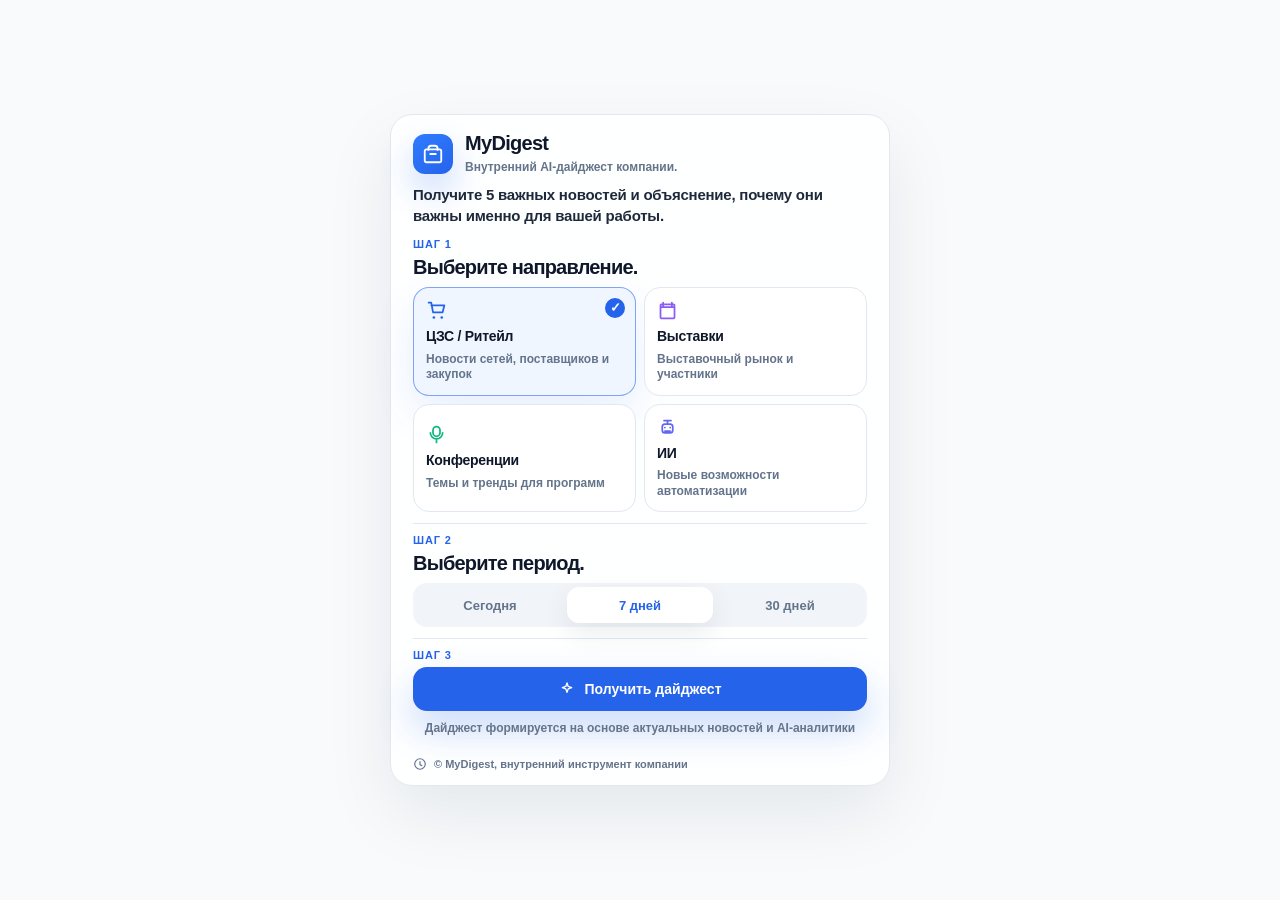
==== public/index.html @ a95eb4c9 "Add landing page and redesign prototype with improved UI - landing.html: product landing page with h" ====
<!doctype html>
<html lang="ru">
<head>
  <meta charset="utf-8" />
  <meta name="viewport" content="width=device-width, initial-scale=1" />
  <title>MyDigest</title>
  <style>
    :root {
      --blue: #2563eb;
      --blue-2: #1d4ed8;
      --ink: #0f172a;
      --text: #1e293b;
      --muted: #64748b;
      --line: #e2e8f0;
      --bg: #f8fafc;
      --soft: #f1f5f9;
      --active: #eff6ff;
      --panel: #ffffff;
      --shadow: 0 28px 70px rgba(15, 23, 42, .08);
      --soft-shadow: 0 16px 38px rgba(15, 23, 42, .06);
      --workspace-bg: url("workspace-bg.jpg");
    }

    * { box-sizing: border-box; }

    html,
    body {
      width: 100%;
      height: 100%;
      min-height: 100%;
      margin: 0;
      padding: 0;
      color: var(--ink);
      background: var(--bg);
      font-family: Inter, "SF Pro Display", "Segoe UI", Arial, sans-serif;
      -webkit-font-smoothing: antialiased;
      text-rendering: optimizeLegibility;
    }

    body {
      min-height: 100vh;
      overflow: hidden;
    }

    body::before,
    body::after {
      content: "";
      position: fixed;
      inset: 0;
      pointer-events: none;
    }

    body::before {
      z-index: -2;
      background:
        radial-gradient(circle at 72% 8%, rgba(37,99,235,.10), transparent 32%),
        radial-gradient(circle at 18% 92%, rgba(37,99,235,.06), transparent 30%),
        var(--workspace-bg) center / cover no-repeat;
      filter: blur(20px);
      transform: scale(1.045);
      opacity: .72;
    }

    body::after {
      z-index: -1;
      background: rgba(248,250,252,.90);
      backdrop-filter: blur(2px);
    }

    button,
    input { font: inherit; }

    button { cursor: pointer; }
    svg { display: block; }

    .app {
      width: 100vw;
      height: 100vh;
      min-height: 100vh;
      display: block;
    }

    .screen {
      height: 100vh;
      min-height: 100vh;
    }

    .start-screen {
      display: grid;
      place-items: center;
      padding: 14px;
    }

    .start-shell {
      width: min(100%, 500px);
      max-height: calc(100vh - 28px);
      padding: 18px 22px 14px;
      border: 1px solid var(--line);
      border-radius: 22px;
      background: rgba(255,255,255,.92);
      box-shadow: var(--shadow);
    }

    .brand {
      display: flex;
      align-items: center;
      gap: 12px;
      margin-bottom: 10px;
    }

    .logo {
      width: 40px;
      height: 40px;
      display: grid;
      place-items: center;
      flex: 0 0 auto;
      border-radius: 12px;
      background: linear-gradient(145deg, #2f7cff, var(--blue));
      color: #fff;
      box-shadow: 0 16px 34px rgba(37,99,235,.24);
    }

    .brand-title {
      margin: 0;
      font-size: 20px;
      line-height: 1.05;
      font-weight: 820;
      letter-spacing: -.035em;
    }

    .brand-subtitle {
      margin: 5px 0 0;
      color: var(--muted);
      font-size: 12px;
      line-height: 1.35;
      font-weight: 560;
    }

    .start-description {
      margin: 0 0 12px;
      max-width: 440px;
      color: var(--text);
      font-size: 15px;
      line-height: 1.38;
      font-weight: 620;
      letter-spacing: -.015em;
    }

    .step {
      padding: 11px 0;
      border-top: 1px solid var(--line);
    }

    .step:first-of-type {
      padding-top: 0;
      border-top: 0;
    }

    .step-label {
      margin: 0 0 6px;
      color: var(--blue);
      font-size: 11px;
      line-height: 1;
      font-weight: 850;
      letter-spacing: .08em;
      text-transform: uppercase;
    }

    .step-title {
      margin: 0 0 9px;
      color: var(--ink);
      font-size: 20px;
      line-height: 1.12;
      font-weight: 850;
      letter-spacing: -.04em;
    }

    .direction-grid {
      display: grid;
      grid-template-columns: repeat(2, minmax(0, 1fr));
      gap: 8px;
    }

    .direction-card {
      position: relative;
      min-height: 88px;
      padding: 12px;
      border: 1px solid var(--line);
      border-radius: 16px;
      background: #fff;
      color: var(--text);
      text-align: left;
      transition: border-color .18s ease, background .18s ease, box-shadow .18s ease, transform .18s ease;
    }

    .direction-card:hover {
      transform: translateY(-1px);
      border-color: #cbd5e1;
      box-shadow: var(--soft-shadow);
    }

    .direction-card.active {
      border-color: rgba(37,99,235,.55);
      background: var(--active);
      box-shadow: 0 18px 42px rgba(37,99,235,.10);
    }

    .direction-card svg {
      width: 21px;
      height: 21px;
      margin-bottom: 7px;
      color: var(--icon);
    }

    .direction-title {
      display: block;
      margin-bottom: 7px;
      color: var(--ink);
      font-size: 14px;
      line-height: 1.2;
      font-weight: 820;
      letter-spacing: -.02em;
    }

    .direction-desc {
      display: block;
      color: var(--muted);
      font-size: 12px;
      line-height: 1.28;
      font-weight: 560;
    }

    .selected-check {
      position: absolute;
      top: 10px;
      right: 10px;
      width: 20px;
      height: 20px;
      display: none;
      place-items: center;
      border-radius: 50%;
      background: var(--blue);
      color: #fff;
      font-size: 13px;
      font-weight: 900;
    }

    .direction-card.active .selected-check { display: grid; }

    .period-list {
      display: grid;
      grid-template-columns: repeat(3, minmax(0, 1fr));
      gap: 4px;
      padding: 4px;
      border-radius: 14px;
      background: var(--soft);
    }

    .period {
      height: 36px;
      display: grid;
      place-items: center;
      border-radius: 12px;
      color: var(--muted);
      font-size: 13px;
      font-weight: 760;
      cursor: pointer;
      transition: background .18s ease, color .18s ease, box-shadow .18s ease;
    }

    .period input {
      position: absolute;
      opacity: 0;
      pointer-events: none;
    }

    .period:has(input:checked) {
      background: #fff;
      color: var(--blue);
      box-shadow: 0 10px 28px rgba(15, 23, 42, .08);
    }

    .primary {
      width: 100%;
      height: 44px;
      display: inline-flex;
      align-items: center;
      justify-content: center;
      gap: 10px;
      border: 0;
      border-radius: 14px;
      background: var(--blue);
      color: #fff;
      font-size: 14px;
      font-weight: 850;
      box-shadow: 0 18px 38px rgba(37,99,235,.24);
      transition: transform .18s ease, background .18s ease, box-shadow .18s ease;
    }

    .primary:hover:not(:disabled) {
      transform: translateY(-1px);
      background: var(--blue-2);
      box-shadow: 0 22px 44px rgba(37,99,235,.28);
    }

    .primary:disabled {
      background: #cbd5e1;
      box-shadow: none;
      cursor: wait;
      transform: none;
    }

    .form-note {
      margin: 9px 0 0;
      color: var(--muted);
      font-size: 12px;
      line-height: 1.38;
      font-weight: 650;
      text-align: center;
    }

    .copyright {
      margin-top: 9px;
      display: flex;
      align-items: center;
      gap: 7px;
      color: var(--muted);
      font-size: 11px;
      font-weight: 600;
    }

    .digest-screen {
      display: none;
      grid-template-rows: auto 1fr;
    }

    .app.is-reading .start-screen { display: none; }
    .app.is-reading .digest-screen { display: grid; }

    .digest-header {
      height: 54px;
      padding: 0 32px;
      display: flex;
      align-items: center;
      justify-content: space-between;
      gap: 22px;
      border-bottom: 1px solid var(--line);
      background: rgba(255,255,255,.76);
      backdrop-filter: blur(18px);
    }

    .header-brand {
      display: flex;
      align-items: center;
      gap: 12px;
      min-width: 0;
    }

    .header-logo {
      width: 30px;
      height: 30px;
      border-radius: 10px;
    }

    .header-name {
      color: var(--ink);
      font-size: 15px;
      font-weight: 850;
      letter-spacing: -.03em;
    }

    .digest-meta {
      margin-left: 8px;
      color: var(--muted);
      font-size: 12px;
      font-weight: 720;
    }

    .secondary {
      height: 36px;
      padding: 0 14px;
      border: 1px solid var(--line);
      border-radius: 12px;
      background: #fff;
      color: var(--blue);
      font-size: 12px;
      font-weight: 820;
      box-shadow: var(--soft-shadow);
      transition: border-color .18s ease, transform .18s ease;
    }

    .secondary:hover {
      border-color: rgba(37,99,235,.4);
      transform: translateY(-1px);
    }

    .digest-workspace {
      width: min(100%, 1040px);
      margin: 0 auto;
      height: calc(100vh - 54px);
      padding: 14px 22px 12px;
      overflow: hidden;
      display: grid;
      grid-template-rows: auto auto auto minmax(0, 1fr) auto;
    }

    .digest-intro {
      margin-bottom: 10px;
      display: grid;
      gap: 6px;
    }

    .digest-intro h1 {
      margin: 0;
      color: var(--ink);
      font-size: 24px;
      line-height: 1.12;
      font-weight: 850;
      letter-spacing: -.045em;
    }

    .digest-intro p {
      margin: 0;
      max-width: 720px;
      color: var(--muted);
      font-size: 13px;
      line-height: 1.35;
      font-weight: 560;
    }

    .topic-card {
      margin-bottom: 10px;
      padding: 11px 14px;
      display: flex;
      align-items: flex-start;
      gap: 14px;
      border: 1px solid #bfdbfe;
      border-radius: 18px;
      background: linear-gradient(135deg, #eff6ff, #fff);
      box-shadow: 0 12px 34px rgba(37,99,235,.08);
    }

    .topic-icon {
      width: 34px;
      height: 34px;
      display: grid;
      place-items: center;
      flex: 0 0 auto;
      border-radius: 12px;
      background: #dbeafe;
      color: var(--blue);
    }

    .topic-card strong {
      display: block;
      margin-bottom: 4px;
      color: var(--blue);
      font-size: 12px;
      font-weight: 850;
    }

    .topic-card p {
      margin: 0;
      color: var(--text);
      font-size: 14px;
      line-height: 1.35;
      font-weight: 650;
    }

    .toolbar {
      margin-bottom: 10px;
      display: grid;
      grid-template-columns: auto 1fr auto;
      align-items: center;
      gap: 22px;
    }

    .news-count {
      color: var(--ink);
      font-size: 13px;
      font-weight: 850;
      letter-spacing: -.015em;
    }

    .dots {
      display: flex;
      justify-content: center;
      gap: 10px;
    }

    .dot {
      width: 8px;
      height: 8px;
      padding: 0;
      border: 0;
      border-radius: 50%;
      background: #cbd5e1;
    }

    .dot.active { background: var(--blue); }

    .arrows {
      display: flex;
      gap: 10px;
    }

    .arrow {
      width: 38px;
      height: 38px;
      display: grid;
      place-items: center;
      border: 1px solid var(--line);
      border-radius: 14px;
      background: #fff;
      color: var(--muted);
      box-shadow: var(--soft-shadow);
      transition: border-color .18s ease, color .18s ease, transform .18s ease;
    }

    .arrow:hover:not(:disabled) {
      border-color: var(--blue);
      color: var(--blue);
      transform: translateY(-1px);
    }

    .arrow.next {
      border-color: var(--blue);
      color: var(--blue);
    }

    .arrow:disabled {
      opacity: .42;
      cursor: not-allowed;
      transform: none;
    }

    .content {
      min-height: 0;
      overflow: hidden;
    }

    .card,
    .state-card {
      width: 100%;
      border: 1px solid var(--line);
      border-radius: 20px;
      background: rgba(255,255,255,.96);
      box-shadow: var(--shadow);
    }

    .card {
      height: 100%;
      min-height: 0;
      padding: 18px 26px 16px;
      animation: fadeIn .22s ease both;
      overflow: hidden;
    }

    @keyframes fadeIn {
      from { opacity: 0; transform: translateY(6px); }
      to { opacity: 1; transform: translateY(0); }
    }

    .news-title {
      margin: 0 0 10px;
      max-width: 900px;
      color: var(--ink);
      font-size: clamp(27px, 2.2vw, 38px);
      line-height: 1.08;
      font-weight: 880;
      letter-spacing: -.055em;
      text-wrap: balance;
    }

    .source-row {
      margin-bottom: 12px;
      padding-bottom: 10px;
      display: flex;
      align-items: center;
      justify-content: space-between;
      gap: 18px;
      border-bottom: 1px solid var(--line);
      color: var(--muted);
      font-size: 12px;
      font-weight: 680;
    }

    .source-left {
      display: flex;
      align-items: center;
      gap: 10px;
      min-width: 0;
    }

    .source-left strong {
      color: var(--ink);
      font-weight: 850;
    }

    .source-link {
      color: var(--blue);
      font-size: 13px;
      font-weight: 850;
      text-decoration: none;
      white-space: nowrap;
    }

    .source-link:hover { text-decoration: underline; }

    .insight-block {
      margin-bottom: 12px;
      padding: 11px 14px;
      display: grid;
      grid-template-columns: auto 1fr;
      gap: 13px;
      border: 1px solid #bfdbfe;
      border-radius: 16px;
      background: #eff6ff;
    }

    .insight-icon {
      width: 30px;
      height: 30px;
      display: grid;
      place-items: center;
      border-radius: 11px;
      background: #dbeafe;
      color: var(--blue);
    }

    .block-kicker {
      margin: 0 0 5px;
      color: var(--blue);
      font-size: 12px;
      line-height: 1;
      font-weight: 850;
      letter-spacing: .01em;
    }

    .insight-text {
      margin: 0;
      max-width: 820px;
      color: var(--ink);
      font-size: 15px;
      line-height: 1.4;
      font-weight: 640;
    }

    .news-block {
      padding-top: 2px;
    }

    .news-block h3 {
      margin: 0 0 7px;
      color: var(--ink);
      font-size: 14px;
      font-weight: 850;
      letter-spacing: -.02em;
    }

    .news-text {
      max-width: 820px;
      color: var(--text);
      font-size: 14px;
      line-height: 1.4;
      font-weight: 500;
    }

    .news-text p {
      margin: 0 0 6px;
    }

    .news-text p:last-child { margin-bottom: 0; }

    .card-footer {
      margin-top: 10px;
      padding-top: 9px;
      display: flex;
      align-items: center;
      justify-content: space-between;
      gap: 18px;
      border-top: 1px solid var(--line);
      color: var(--muted);
      font-size: 12px;
      font-weight: 720;
    }

    .badges {
      display: flex;
      align-items: center;
      gap: 8px;
      flex-wrap: wrap;
    }

    .badge {
      padding: 6px 9px;
      border-radius: 999px;
      background: var(--active);
      color: var(--blue);
      font-size: 11px;
      font-weight: 850;
    }

    .bottom-nav {
      margin-top: 9px;
      display: grid;
      grid-template-columns: 1fr auto 1fr;
      align-items: center;
      gap: 14px;
    }

    .bottom-button {
      height: 44px;
      padding: 0 22px;
      border: 1px solid var(--line);
      border-radius: 12px;
      background: #fff;
      color: var(--ink);
      font-size: 14px;
      font-weight: 760;
      box-shadow: var(--soft-shadow);
    }

    .bottom-button:last-child {
      justify-self: end;
      color: var(--blue);
      border-color: rgba(37,99,235,.35);
    }

    .bottom-button:disabled {
      opacity: .42;
      cursor: not-allowed;
    }

    .bottom-counter {
      color: var(--muted);
      font-size: 14px;
      font-weight: 760;
    }

    .state-card {
      min-height: 0;
      display: grid;
      place-items: center;
      padding: 34px;
    }

    .state-inner {
      max-width: 430px;
      text-align: center;
    }

    .state-icon {
      width: 92px;
      height: 92px;
      margin: 0 auto 22px;
      display: grid;
      place-items: center;
      color: var(--blue);
    }

    .state-card h2 {
      margin: 0 0 10px;
      color: var(--ink);
      font-size: 22px;
      line-height: 1.2;
      font-weight: 850;
      letter-spacing: -.035em;
    }

    .state-card p {
      margin: 0 0 22px;
      color: var(--muted);
      font-size: 15px;
      line-height: 1.55;
      font-weight: 560;
    }

    .retry {
      width: auto;
      min-width: 168px;
      padding: 0 18px;
    }

    .spinner {
      width: 72px;
      height: 72px;
      border: 7px solid #dbeafe;
      border-top-color: var(--blue);
      border-radius: 50%;
      animation: spin 1s linear infinite;
    }

    @keyframes spin {
      to { transform: rotate(360deg); }
    }

    @media (max-width: 760px) {
      .start-screen { padding: 18px; }
      .start-shell { padding: 24px 20px 18px; }
      .direction-grid { grid-template-columns: 1fr; }
      .digest-header { padding: 0 18px; }
      .digest-meta { display: none; }
      .digest-workspace { padding: 22px 18px 26px; }
      .toolbar { grid-template-columns: 1fr auto; }
      .dots { order: 3; grid-column: 1 / -1; }
      .card { padding: 24px 20px 20px; }
      .news-title { font-size: 32px; }
      .source-row,
      .card-footer,
      .bottom-nav { align-items: flex-start; flex-direction: column; display: flex; }
      .bottom-button:last-child { justify-self: stretch; }
      .bottom-button { width: 100%; }
    }
  </style>
</head>
<body>
  <main class="app is-select" id="app">
    <section class="screen start-screen" aria-label="Получение дайджеста">
      <div class="start-shell">
        <div class="brand">
          <div class="logo" aria-hidden="true">
            <svg width="22" height="22" viewBox="0 0 24 24" fill="none">
              <path d="M7 7.5V6a3 3 0 0 1 3-3h4a3 3 0 0 1 3 3v1.5" stroke="currentColor" stroke-width="2" stroke-linecap="round"/>
              <path d="M5 7h14a2 2 0 0 1 2 2v10a2 2 0 0 1-2 2H5a2 2 0 0 1-2-2V9a2 2 0 0 1 2-2Z" stroke="currentColor" stroke-width="2"/>
              <path d="M9 12h6" stroke="currentColor" stroke-width="2" stroke-linecap="round"/>
            </svg>
          </div>
          <div>
            <h1 class="brand-title">MyDigest</h1>
            <p class="brand-subtitle">Внутренний AI-дайджест компании.</p>
          </div>
        </div>

        <p class="start-description">Получите 5 важных новостей и объяснение, почему они важны именно для вашей работы.</p>

        <section class="step">
          <p class="step-label">Шаг 1</p>
          <h2 class="step-title">Выберите направление.</h2>
          <div class="direction-grid">
            <button class="direction-card active" type="button" data-direction="ЦЗС / Ритейл" data-api-direction="retail" style="--icon:#2563eb">
              <span class="selected-check">✓</span>
              <svg viewBox="0 0 24 24" fill="none"><path d="M6 6h15l-2 8H8L6 3H3" stroke="currentColor" stroke-width="2" stroke-linecap="round" stroke-linejoin="round"/><circle cx="9" cy="20" r="1.5" fill="currentColor"/><circle cx="18" cy="20" r="1.5" fill="currentColor"/></svg>
              <span class="direction-title">ЦЗС / Ритейл</span>
              <span class="direction-desc">Новости сетей, поставщиков и закупок</span>
            </button>
            <button class="direction-card" type="button" data-direction="Выставки" data-api-direction="exhibitions" style="--icon:#8b5cf6">
              <span class="selected-check">✓</span>
              <svg viewBox="0 0 24 24" fill="none"><path d="M7 3v4M17 3v4M4 8h16M5 5h14a1 1 0 0 1 1 1v14a1 1 0 0 1-1 1H5a1 1 0 0 1-1-1V6a1 1 0 0 1 1-1Z" stroke="currentColor" stroke-width="2" stroke-linecap="round"/></svg>
              <span class="direction-title">Выставки</span>
              <span class="direction-desc">Выставочный рынок и участники</span>
            </button>
            <button class="direction-card" type="button" data-direction="Конференции" data-api-direction="conferences" style="--icon:#10b981">
              <span class="selected-check">✓</span>
              <svg viewBox="0 0 24 24" fill="none"><path d="M12 14a4 4 0 0 0 4-4V7a4 4 0 0 0-8 0v3a4 4 0 0 0 4 4Z" stroke="currentColor" stroke-width="2"/><path d="M5 10a7 7 0 0 0 14 0M12 17v4" stroke="currentColor" stroke-width="2" stroke-linecap="round"/></svg>
              <span class="direction-title">Конференции</span>
              <span class="direction-desc">Темы и тренды для программ</span>
            </button>
            <button class="direction-card" type="button" data-direction="ИИ" data-api-direction="ai" style="--icon:#6366f1">
              <span class="selected-check">✓</span>
              <svg viewBox="0 0 24 24" fill="none"><rect x="6" y="8" width="12" height="10" rx="3" stroke="currentColor" stroke-width="2"/><path d="M9 12h.01M15 12h.01M9 16h6M12 4v4M8 4h8" stroke="currentColor" stroke-width="2" stroke-linecap="round"/></svg>
              <span class="direction-title">ИИ</span>
              <span class="direction-desc">Новые возможности автоматизации</span>
            </button>
          </div>
        </section>

        <section class="step">
          <p class="step-label">Шаг 2</p>
          <h2 class="step-title">Выберите период.</h2>
          <div class="period-list">
            <label class="period"><input type="radio" name="period" value="today"><span>Сегодня</span></label>
            <label class="period"><input type="radio" name="period" value="7d" checked><span>7 дней</span></label>
            <label class="period"><input type="radio" name="period" value="30d"><span>30 дней</span></label>
          </div>
        </section>

        <section class="step">
          <p class="step-label">Шаг 3</p>
          <button class="primary" id="generateButton" type="button">
            <svg width="16" height="16" viewBox="0 0 24 24" fill="none"><path d="M12 3l1.8 5.2L19 10l-5.2 1.8L12 17l-1.8-5.2L5 10l5.2-1.8L12 3Z" stroke="currentColor" stroke-width="2" stroke-linejoin="round"/></svg>
            <span>Получить дайджест</span>
          </button>
          <p class="form-note">Дайджест формируется на основе актуальных новостей и AI-аналитики</p>
        </section>

        <div class="copyright">
          <svg width="14" height="14" viewBox="0 0 24 24" fill="none"><circle cx="12" cy="12" r="9" stroke="currentColor" stroke-width="2"/><path d="M12 8v5l3 2" stroke="currentColor" stroke-width="2" stroke-linecap="round"/></svg>
          <span>© MyDigest, внутренний инструмент компании</span>
        </div>
      </div>
    </section>

    <section class="screen digest-screen" aria-label="Чтение дайджеста">
      <header class="digest-header">
        <div class="header-brand">
          <div class="logo header-logo" aria-hidden="true">
            <svg width="18" height="18" viewBox="0 0 24 24" fill="none">
              <path d="M7 7.5V6a3 3 0 0 1 3-3h4a3 3 0 0 1 3 3v1.5" stroke="currentColor" stroke-width="2" stroke-linecap="round"/>
              <path d="M5 7h14a2 2 0 0 1 2 2v10a2 2 0 0 1-2 2H5a2 2 0 0 1-2-2V9a2 2 0 0 1 2-2Z" stroke="currentColor" stroke-width="2"/>
            </svg>
          </div>
          <span class="header-name">MyDigest</span>
          <span class="digest-meta" id="digestMeta">ЦЗС / Ритейл · 7 дней</span>
        </div>
        <button class="secondary" id="newDigestButton" type="button">+ Новый дайджест</button>
      </header>

      <div class="digest-workspace">
        <section class="digest-intro">
          <h1 id="summaryText">Мы нашли 5 важных новостей</h1>
          <p>Ниже — краткий анализ того, почему эти новости важны именно для вашей работы.</p>
        </section>

        <section class="topic-card" id="topicCard">
          <div class="topic-icon" aria-hidden="true">
            <svg width="21" height="21" viewBox="0 0 24 24" fill="none"><path d="M12 3l1.8 5.2L19 10l-5.2 1.8L12 17l-1.8-5.2L5 10l5.2-1.8L12 3Z" stroke="currentColor" stroke-width="2" stroke-linejoin="round"/></svg>
          </div>
          <div>
            <strong>Главная тема недели.</strong>
            <p id="topicText">Рынок требует больше проверенных фактов, ясных выводов и связи с рабочим контекстом.</p>
          </div>
        </section>

        <div class="toolbar" id="toolbar">
          <div class="news-count" id="newsCount">Новость 1 из 5</div>
          <div class="dots" id="dots"></div>
          <div class="arrows">
            <button class="arrow" id="prevButton" type="button" aria-label="Предыдущая новость">
              <svg width="20" height="20" viewBox="0 0 24 24" fill="none"><path d="M15 6l-6 6 6 6" stroke="currentColor" stroke-width="2" stroke-linecap="round" stroke-linejoin="round"/></svg>
            </button>
            <button class="arrow next" id="nextButton" type="button" aria-label="Следующая новость">
              <svg width="20" height="20" viewBox="0 0 24 24" fill="none"><path d="M9 6l6 6-6 6" stroke="currentColor" stroke-width="2" stroke-linecap="round" stroke-linejoin="round"/></svg>
            </button>
          </div>
        </div>

        <section class="content" id="content"></section>

        <nav class="bottom-nav" id="bottomNav" aria-label="Навигация по новостям">
          <button class="bottom-button" id="bottomPrevButton" type="button">← Предыдущая</button>
          <span class="bottom-counter" id="bottomCounter">1 из 5</span>
          <button class="bottom-button" id="bottomNextButton" type="button">Следующая →</button>
        </nav>
      </div>
    </section>
  </main>

  <script>
    const DEMO_FALLBACK = {
      "ЦЗС / Ритейл": [
        {
          title: "Сети усиливают требования к устойчивости поставщика.",
          insight: "Для ЦЗС это означает, что переговоры всё чаще строятся не только вокруг продукта, но и вокруг логистики, промо-поддержки, маржи и финансовой устойчивости поставщика.",
          summary: "Крупные ритейлеры усиливают предварительную оценку поставщиков ещё до начала переговоров. Помимо качества продукта, сети всё чаще запрашивают данные по маржинальности, стабильности поставок, промо-плану и готовности работать с категорией на длинной дистанции. Это меняет ожидания к поставщикам и делает коммерческую подготовку важнее обычной презентации товара.",
          source: "Retail.ru",
          url: "https://www.retail.ru/news/fix-price-sredniy-chek-v-kategorii-stm-vyros-na-32-16-aprelya-2024-239891/"
        }
      ],
      "Выставки": [
        {
          title: "Выставки смещаются от посещения стендов к практическим маршрутам.",
          insight: "Для выставочных проектов это сигнал, что ценность события всё сильнее зависит от полезных встреч, понятной навигации и деловой программы вокруг конкретных задач посетителя.",
          summary: "Участники отраслевых событий всё чаще оценивают выставку не по масштабу экспозиции, а по практической пользе визита. Посетителям важны заранее собранные маршруты, подбор поставщиков, короткие деловые сессии и возможность быстро найти нужные контакты. Это усиливает роль организатора как навигатора по рынку, а не только продавца площади.",
          source: "ExpoMap",
          url: "https://www.prod-expo.ru/ru/media/news/index.php?id4=19779"
        }
      ],
      "Конференции": [
        {
          title: "Практическая регуляторика остаётся самой ценной темой для аудитории.",
          insight: "Для конференционного направления это показывает спрос на программы, где регуляторные изменения объясняются через кейсы, ошибки компаний и понятный контекст для участников рынка.",
          summary: "В медицинских и фармацевтических направлениях участникам важны изменения правил, разборы ошибок и практические последствия для бизнеса. Аудитория ожидает не общих лекций, а прикладного контекста: какие документы меняются, где возникают риски, как это влияет на сроки, доступ к рынку и операционную работу. Такие темы сохраняют высокий интерес, потому что напрямую связаны с деньгами и устойчивостью компаний.",
          source: "Vademecum",
          url: "https://medvestnik.ru/content/articles/ot-zvonka-do-chernogo-lebedya-kak-kliniki-vyjivaut-v-omnikanalnom-haose.html"
        }
      ],
      "ИИ": [
        {
          title: "AI-агенты переходят от экспериментов к рабочим процессам.",
          insight: "Для компании это означает, что ценность ИИ смещается от генерации текста к инструментам, которые встроены в документы, поиск, аналитику и ежедневные операции сотрудников.",
          summary: "Новые AI-инструменты всё чаще подключаются к данным, рабочим системам и корпоративным документам. Компании начинают оценивать ИИ не по эффекту новизны, а по способности сокращать время на поиск, обработку информации и подготовку решений. Это делает внутренние AI-продукты более прикладными: они должны давать проверенный результат в конкретном рабочем сценарии.",
          source: "OpenAI",
          url: "https://openai.com/business/workspace-agents/"
        }
      ]
    };

    const state = {
      direction: "ЦЗС / Ритейл",
      apiDirection: "retail",
      current: 0,
      updatedAt: new Date(),
      items: []
    };

    function demoItemsForDirection(directionName) {
      const lists = {
        "ЦЗС / Ритейл": [
          DEMO_FALLBACK["ЦЗС / Ритейл"][0],
          {
            title: "Онлайн-продажи FMCG продолжают расти быстрее офлайна.",
            insight: "Для ЦЗС это усиливает значение e-commerce аргументов: поставщику важно показывать не только товар, но и готовность к онлайн-каталогу, доставке, промо и работе с данными.",
            summary: "Покупатели всё чаще выбирают удобные онлайн-каналы для товаров повседневного спроса. Ритейлеры развивают собственные сервисы доставки, маркетплейс-партнёрства и быстрые форматы заказа. Для поставщиков это означает рост требований к карточкам товара, остаткам, логистике и скорости реакции на спрос.",
            source: "Infoline",
            url: "https://www.retail.ru/news/fix-price-v-2022-godu-kolichestvo-onlayn-zakazov-vyroslo-v-2-3-raza-22-marta-2023-226967/"
          },
          {
            title: "СТМ становится инструментом контроля цены в категориях.",
            insight: "Для ЦЗС это делает переговоры с поставщиками более коммерческими: сети будут сравнивать бренд не только по узнаваемости, но и по экономике категории рядом с собственной маркой.",
            summary: "Розничные сети продолжают расширять ассортимент собственных торговых марок. СТМ помогает удерживать цену, управлять маржей и закрывать спрос в чувствительных категориях. Это меняет позицию внешних поставщиков: им нужно яснее доказывать добавленную ценность продукта.",
            source: "Retail.ru",
            url: "https://www.retail.ru/news/romir-penetratsiya-stm-v-fmcg-chek-dostigla-pochti-99-15-aprelya-2024-239807/"
          },
          {
            title: "Поставщики чаще конкурируют скоростью поставки, а не только ценой.",
            insight: "Для ЦЗС это означает, что устойчивость поставок становится отдельным аргументом в переговорах с сетями и категорийными менеджерами.",
            summary: "В ритейле сохраняется фокус на наличии товара, предсказуемой логистике и быстрой реакции на изменение спроса. Сети внимательно смотрят на способность поставщика выдерживать график, поддерживать остатки и быстро закрывать дефицит. Цена остаётся важной, но всё чаще рассматривается вместе с операционной надёжностью.",
            source: "Коммерсантъ",
            url: "https://www.kommersant.ru/gallery/4509704"
          },
          {
            title: "Промо-активность всё сильнее зависит от данных по категории.",
            insight: "Для ЦЗС это повышает ценность поставщиков, которые приходят на переговоры с аналитикой спроса, сценариями промо и понятным эффектом для сети.",
            summary: "Ритейлеры аккуратнее относятся к промо и всё чаще оценивают его через влияние на маржу, частоту покупки и остатки. Универсальные скидки уступают место точечным механикам под категорию и аудиторию. Поставщикам важно объяснять, как акция влияет не только на продажи, но и на экономику полки.",
            source: "РБК",
            url: "https://www.retail.ru/rbc/pressreleases/chto-proiskhodit-v-riteyle-v-2025-godu/"
          }
        ],
        "Выставки": [
          DEMO_FALLBACK["Выставки"][0],
          {
            title: "Экспоненты ждут от выставок больше лидов и меньше случайного трафика.",
            insight: "Для выставочных проектов это усиливает роль матчмейкинга, предварительной квалификации посетителей и понятной ценности участия для продаж.",
            summary: "Компании всё внимательнее считают отдачу от участия в выставках. Им важны не только посетители стенда, но и заранее подготовленные встречи, релевантные закупщики и понятный путь от контакта к сделке. Организаторы, которые помогают управлять качеством аудитории, получают более сильный аргумент для продажи участия.",
            source: "ExpoMap",
            url: "https://www.prod-expo.ru/ru/media/news/index.php?id4=19779"
          },
          {
            title: "Деловая программа становится способом удержать профессиональную аудиторию.",
            insight: "Для выставок это значит, что контент должен быть встроен в маршрут посетителя и помогать ему быстро понять рынок, поставщиков и новые решения.",
            summary: "Профессиональные посетители всё чаще планируют визит вокруг полезных сессий, встреч и коротких отраслевых разборов. Выставка превращается в место, где можно не только посмотреть стенды, но и быстро собрать картину рынка. Это повышает требования к структуре программы и удобству навигации.",
            source: "WorldFood Moscow",
            url: "https://www.prod-expo.ru/ru/media/news/index.php?id4=13105"
          },
          {
            title: "Фудовые выставки усиливают фокус на СТМ и поставках для сетей.",
            insight: "Для выставочных команд это рабочая тема для привлечения экспонентов, которым нужен прямой контакт с закупщиками и сетевым ритейлом.",
            summary: "На продовольственных выставках растёт интерес к собственным маркам, контрактному производству и поставкам под конкретные категории сетей. Участники ищут не просто витрину, а канал выхода на закупщиков. Это делает закупочные встречи и отраслевые маршруты ключевой частью ценности события.",
            source: "Продэкспо",
            url: "https://www.prod-expo.ru/ru/media/news/index.php?id4=20739"
          },
          {
            title: "Нон-фуд участники ожидают больше прикладных сценариев для продаж.",
            insight: "Для выставок это сигнал развивать форматы, где экспоненты видят конкретные сегменты спроса, закупочные задачи и возможности партнёрств.",
            summary: "В нон-фуд категориях участникам важны понятные каналы продаж, работа с сетями, маркетплейсами и специализированными закупщиками. Выставка должна помогать быстро найти релевантного партнёра и показать продукт в контексте категории. Чем точнее сегментирована аудитория, тем выше воспринимаемая польза участия.",
            source: "Петерфуд",
            url: "https://www.prod-expo.ru/ru/media/news/index.php?id4=14273"
          }
        ],
        "Конференции": [
          DEMO_FALLBACK["Конференции"][0],
          {
            title: "Медицинские организации обсуждают эффективность управления клиникой.",
            insight: "Для конференций это потенциальный трек про экономику клиники, загрузку врачей, пациентский сервис и цифровые инструменты управления.",
            summary: "Руководители медицинских организаций всё чаще смотрят на клинику как на систему процессов, а не только на набор медицинских услуг. В фокусе остаются загрузка специалистов, повторные визиты, качество сервиса и контроль расходов. Такая повестка хорошо подходит для практических разборов с управленцами и отраслевыми экспертами.",
            source: "Медвестник",
            url: "https://medvestnik.ru/content/news/kak-ostanovit-ubytki-chastnoi-kliniki.html"
          },
          {
            title: "Качество и соответствие требованиям становятся рыночным преимуществом.",
            insight: "Для конференционного направления это тема для программы о контроле качества, документах, проверках и доверии к производителям.",
            summary: "В фармацевтическом и медицинском секторах регуляторные требования влияют на сроки, партнёрства и доступ к рынку. Компании всё чаще рассматривают качество как часть конкурентной позиции, а не только как обязательную процедуру. Участникам рынка нужны понятные разборы изменений и практические кейсы.",
            source: "GxP News",
            url: "https://pharmvestnik.ru/content/articles/vrachebnaya-promociya-pod-periskopom.html"
          },
          {
            title: "Цифровизация медицины должна показывать измеримый эффект.",
            insight: "Для конференций это создаёт спрос на сессии с реальными кейсами: как цифровые решения сокращают ручную работу, ускоряют процессы и повышают прозрачность.",
            summary: "Медицинские организации осторожнее подходят к цифровым решениям и оценивают их через практическую пользу. Важны не общие заявления о технологиях, а понятный эффект для врачей, администраторов и пациентов. Это делает прикладные кейсы и честные разборы внедрения особенно ценными для аудитории.",
            source: "Фармвестник",
            url: "https://pharmvestnik.ru/content/news/veronika-borovleva-u-nas-s-medicinskim-soobshestvom-obshaya-bol-nekomplaentnye-pacienty.html"
          },
          {
            title: "Производители медизделий ждут ясности по правилам обращения.",
            insight: "Для конференций это поддерживает интерес к форматам, где регуляторы, производители и дистрибуторы обсуждают требования на языке практики.",
            summary: "Рынок медизделий остаётся чувствительным к изменениям в регистрации, маркировке и контроле обращения продукции. Участникам важны сроки, документы, типовые ошибки и последствия для поставок. Конференционная программа может закрывать эту потребность через практические дорожные карты и вопросы к экспертам.",
            source: "Росздравнадзор",
            url: "https://www.roszdravnadzor.gov.ru/spec/medproducts/control"
          }
        ],
        "ИИ": [
          DEMO_FALLBACK["ИИ"][0],
          {
            title: "Компании встраивают AI-поиск в корпоративные знания.",
            insight: "Для компании это означает рост ценности внутренних инструментов, которые быстро находят проверенную информацию и сокращают ручную работу с документами.",
            summary: "AI-поиск всё чаще используется не как отдельный чат, а как слой поверх корпоративных баз знаний, файлов и рабочих систем. Пользователь ожидает получить ответ с источником, контекстом и возможностью проверить материал. Это приближает AI-инструменты к ежедневной операционной работе сотрудников.",
            source: "Microsoft",
            url: "https://www.microsoft.com/en-us/microsoft-cloud/blog/2026/05/19/accelerating-agentic-ai-from-experimentation-to-business-impact/"
          },
          {
            title: "AI-агенты требуют контроля источников и прав доступа.",
            insight: "Для внутренних AI-продуктов это подчёркивает необходимость прозрачных источников, ограничений доступа и понятного качества ответа.",
            summary: "Когда AI-инструмент начинает не только отвечать, но и искать, анализировать и собирать материалы, растёт значение контроля. Компании обращают внимание на происхождение данных, доступ к документам и проверку результата. Без этого AI остаётся экспериментом, а не надёжным рабочим инструментом.",
            source: "Anthropic",
            url: "https://www.anthropic.com/news/integrations"
          },
          {
            title: "ИИ смещается от генерации контента к автоматизации процессов.",
            insight: "Для компании это сигнал смотреть на ИИ через экономию времени в конкретных задачах: мониторинг, подготовка материалов, анализ источников и быстрые рабочие выжимки.",
            summary: "Рынок всё меньше воспринимает ИИ как инструмент только для текстов и картинок. На первый план выходят сценарии, где система подключается к процессам, собирает данные и помогает принять решение быстрее. Это повышает спрос на продукты, которые встроены в ежедневный рабочий контекст.",
            source: "OpenAI",
            url: "https://openai.com/business/workspace-agents/"
          },
          {
            title: "AI-инфраструктура становится отдельным направлением инвестиций.",
            insight: "Для компании это означает, что внедрение ИИ требует не только интерфейса, но и устойчивой архитектуры данных, источников, безопасности и обновления информации.",
            summary: "Крупные технологические компании развивают инфраструктуру для AI-агентов, локальных моделей и корпоративных сценариев. Это показывает, что рынок переходит от демонстраций к промышленному использованию. Для внутренних продуктов важны стабильность, обновляемость и доверие к результату.",
            source: "NVIDIA",
            url: "https://blogs.nvidia.com/blog/ai-agents/"
          }
        ]
      };
      return (lists[directionName] || DEMO_FALLBACK[directionName] || []).map(normalizeItem);
    }

    const periodInputs = [...document.querySelectorAll("input[name='period']")];
    const directionButtons = [...document.querySelectorAll(".direction-card")];
    const generateButton = document.getElementById("generateButton");
    const newDigestButton = document.getElementById("newDigestButton");
    const app = document.getElementById("app");
    const summaryText = document.getElementById("summaryText");
    const digestMeta = document.getElementById("digestMeta");
    const topicText = document.getElementById("topicText");
    const toolbar = document.getElementById("toolbar");
    const topicCard = document.getElementById("topicCard");
    const newsCount = document.getElementById("newsCount");
    const dots = document.getElementById("dots");
    const prevButton = document.getElementById("prevButton");
    const nextButton = document.getElementById("nextButton");
    const bottomNav = document.getElementById("bottomNav");
    const bottomPrevButton = document.getElementById("bottomPrevButton");
    const bottomNextButton = document.getElementById("bottomNextButton");
    const bottomCounter = document.getElementById("bottomCounter");
    const content = document.getElementById("content");

    function periodValue() {
      return periodInputs.find((item) => item.checked)?.value || "7";
    }

    function periodLabel() {
      const value = periodValue();
      if (value === "today") return "сегодня";
      if (value === "7d") return "7 дней";
      return "30 дней";
    }

    function periodPhrase() {
      const value = periodValue();
      if (value === "today") return "сегодня";
      return `последние ${periodLabel()}`;
    }

    function escapeHtml(value) {
      return String(value || "")
        .replaceAll("&", "&amp;")
        .replaceAll("<", "&lt;")
        .replaceAll(">", "&gt;")
        .replaceAll('"', "&quot;")
        .replaceAll("'", "&#039;");
    }

    function safeUrl(value) {
      try {
        const url = new URL(String(value || ""), window.location.href);
        return ["http:", "https:"].includes(url.protocol) ? url.href : "#";
      } catch (error) {
        return "#";
      }
    }

    function splitParagraphs(text) {
      const sentences = String(text || "")
        .replace(/\s+/g, " ")
        .split(/(?<=[.!?])\s+/)
        .map((item) => item.trim())
        .filter(Boolean);

      if (sentences.length <= 2) return sentences;
      return [
        sentences.slice(0, Math.ceil(sentences.length / 2)).join(" "),
        sentences.slice(Math.ceil(sentences.length / 2)).join(" ")
      ];
    }

    function normalizeItem(item) {
      if (Array.isArray(item)) {
        return {
          title: item[0] || item[1] || "Новость без заголовка",
          conclusion: item[1] || item[0] || "",
          summary: item[2] || item[1] || "",
          source: item[3] || "Источник",
          url: item[4] || item[3] || "#",
          publishedAt: new Date().toISOString(),
          importance: "Важно",
          readingTime: "2 мин чтения"
        };
      }
      return {
        title: item.title || item.conclusion || item.insight || "Новость без заголовка",
        conclusion: item.conclusion || item.insight || "",
        summary: item.summary || "",
        source: item.source || "Источник",
        url: item.url || "#",
        publishedAt: item.publishedAt || new Date().toISOString(),
        importance: item.importance || "Важно",
        readingTime: item.readingTime || "2 мин чтения"
      };
    }

    function updateShell() {
      const total = state.items.length;
      summaryText.textContent = `Мы нашли ${total} важных новостей`;
      digestMeta.textContent = `${state.direction} · ${periodLabel()}`;
      topicText.textContent = state.items[0]?.conclusion || "Мы отобрали главное и связали новости с рабочим контекстом направления.";
    }

    function renderDots(total) {
      dots.innerHTML = Array.from({ length: total }, (_, index) => (
        `<button class="dot ${index === state.current ? "active" : ""}" data-index="${index}" aria-label="Новость ${index + 1}"></button>`
      )).join("");
    }

    function updateNavigation() {
      const total = state.items.length;
      newsCount.textContent = `Новость ${state.current + 1} из ${total}`;
      bottomCounter.textContent = `${state.current + 1} из ${total}`;
      prevButton.disabled = state.current === 0;
      bottomPrevButton.disabled = state.current === 0;
      nextButton.disabled = state.current === total - 1;
      bottomNextButton.disabled = state.current === total - 1;
      renderDots(total);
    }

    function renderCard() {
      const item = normalizeItem(state.items[state.current]);
      const updatedLabel = state.updatedAt.toLocaleString("ru-RU", {
        day: "2-digit",
        month: "short",
        hour: "2-digit",
        minute: "2-digit"
      });
      const paragraphs = splitParagraphs(item.summary);
      const publishedLabel = new Date(item.publishedAt).toLocaleString("ru-RU", {
        day: "2-digit",
        month: "short",
        hour: "2-digit",
        minute: "2-digit"
      });
      updateShell();
      updateNavigation();
      toolbar.hidden = false;
      topicCard.hidden = false;
      bottomNav.hidden = false;
      content.innerHTML = `
        <article class="card">
          <h2 class="news-title">${escapeHtml(item.title)}</h2>
          <div class="source-row">
            <div class="source-left">
              <svg width="19" height="19" viewBox="0 0 24 24" fill="none"><circle cx="12" cy="12" r="9" stroke="currentColor" stroke-width="2"/><path d="M3 12h18M12 3c2.5 2.5 3.5 5.5 3.5 9s-1 6.5-3.5 9M12 3c-2.5 2.5-3.5 5.5-3.5 9s1 6.5 3.5 9" stroke="currentColor" stroke-width="1.7"/></svg>
              <span>Источник: <strong>${escapeHtml(item.source)}</strong> · Обновлено ${escapeHtml(publishedLabel || updatedLabel)}</span>
            </div>
            <a class="source-link" href="${safeUrl(item.url)}" target="_blank" rel="noreferrer">Открыть оригинал ↗</a>
          </div>

          <section class="insight-block">
            <div class="insight-icon" aria-hidden="true">
              <svg width="18" height="18" viewBox="0 0 24 24" fill="none"><path d="M9 18h6M10 22h4M12 2a7 7 0 0 0-4 12.75V16h8v-1.25A7 7 0 0 0 12 2Z" stroke="currentColor" stroke-width="2" stroke-linecap="round" stroke-linejoin="round"/></svg>
            </div>
            <div>
              <p class="block-kicker">Как это можно использовать внутри компании</p>
              <p class="insight-text">${escapeHtml(item.conclusion)}</p>
            </div>
          </section>

          <section class="news-block">
            <h3>Что произошло</h3>
            <div class="news-text">${paragraphs.map((paragraph) => `<p>${escapeHtml(paragraph)}</p>`).join("")}</div>
          </section>

          <footer class="card-footer">
            <div class="badges">
              <span class="badge">${escapeHtml(item.importance)}</span>
              <span class="badge">${escapeHtml(state.direction)}</span>
            </div>
            <span>${escapeHtml(item.readingTime)}</span>
          </footer>
        </article>
      `;
    }

    function renderState(type) {
      toolbar.hidden = true;
      topicCard.hidden = type !== "loading";
      bottomNav.hidden = true;
      const states = {
        loading: {
          icon: '<div class="spinner"></div>',
          title: "Ищем свежие новости...",
          text: "Это займёт всего несколько секунд."
        },
        empty: {
          icon: '<svg width="92" height="92" viewBox="0 0 92 92" fill="none"><rect x="24" y="18" width="34" height="46" rx="6" fill="#edf4ff"/><path d="M34 31h16M34 41h16M34 51h10" stroke="#8fa3c6" stroke-width="4" stroke-linecap="round"/><circle cx="58" cy="58" r="13" stroke="#2563eb" stroke-width="5"/><path d="M68 68l10 10" stroke="#2563eb" stroke-width="5" stroke-linecap="round"/></svg>',
          title: "За выбранный период свежих новостей не найдено.",
          text: "Попробуйте изменить период или выбрать другое направление."
        },
        error: {
          icon: '<svg width="92" height="92" viewBox="0 0 92 92" fill="none"><rect x="26" y="20" width="40" height="40" rx="12" fill="#ffe2e2"/><path d="M46 29l17 31H29l17-31Z" stroke="#ef4444" stroke-width="5" stroke-linejoin="round"/><path d="M46 42v9M46 58h.01" stroke="#ef4444" stroke-width="5" stroke-linecap="round"/></svg>',
          title: "Не удалось обновить дайджест.",
          text: "Попробуйте ещё раз."
        }
      };
      const currentState = states[type];
      content.innerHTML = `
        <div class="state-card">
          <div class="state-inner">
            <div class="state-icon">${currentState.icon}</div>
            <h2>${currentState.title}</h2>
            <p>${currentState.text}</p>
            ${type === "loading" ? "" : '<button class="primary retry" type="button" id="retryButton">Попробовать снова</button>'}
          </div>
        </div>
      `;
      document.getElementById("retryButton")?.addEventListener("click", loadDigest);
    }

    async function requestFreshDigest() {
      const url = `/api/digest?direction=${encodeURIComponent(state.apiDirection)}&period=${encodeURIComponent(periodValue())}`;
      const controller = new AbortController();
      const timeout = setTimeout(() => controller.abort(), 30000);

      try {
        const response = await fetch(url, {
          headers: { "Accept": "application/json" },
          signal: controller.signal
        });
        if (!response.ok) throw new Error("Digest API unavailable");
        const payload = await response.json();
        if (!Array.isArray(payload.items)) throw new Error("Invalid digest payload");
        state.items = payload.items.slice(0, 5).map(normalizeItem);
        state.updatedAt = payload.updatedAt ? new Date(payload.updatedAt) : new Date();
      } finally {
        clearTimeout(timeout);
      }
    }

    async function loadDigest() {
      app.classList.remove("is-select");
      app.classList.add("is-reading");
      generateButton.disabled = true;
      state.current = 0;
      updateShell();
      renderState("loading");
      try {
        await requestFreshDigest();
      } catch (error) {
        if (window.location.protocol === "file:") {
          state.items = demoItemsForDirection(state.direction);
          state.updatedAt = new Date();
          await new Promise((resolve) => setTimeout(resolve, 550));
        } else {
          generateButton.disabled = false;
          renderState("error");
          return;
        }
      }
      generateButton.disabled = false;
      if (!state.items.length) {
        renderState("empty");
        return;
      }
      renderCard();
    }

    function goTo(index) {
      if (index < 0 || index >= state.items.length) return;
      state.current = index;
      renderCard();
    }

    directionButtons.forEach((button) => {
      button.addEventListener("click", () => {
        state.direction = button.dataset.direction;
        state.apiDirection = button.dataset.apiDirection;
        directionButtons.forEach((item) => item.classList.toggle("active", item === button));
      });
    });

    generateButton.addEventListener("click", loadDigest);

    newDigestButton.addEventListener("click", () => {
      app.classList.remove("is-reading");
      app.classList.add("is-select");
      content.innerHTML = "";
      toolbar.hidden = false;
      topicCard.hidden = false;
      bottomNav.hidden = false;
    });

    prevButton.addEventListener("click", () => goTo(state.current - 1));
    nextButton.addEventListener("click", () => goTo(state.current + 1));
    bottomPrevButton.addEventListener("click", () => goTo(state.current - 1));
    bottomNextButton.addEventListener("click", () => goTo(state.current + 1));

    dots.addEventListener("click", (event) => {
      const dot = event.target.closest("[data-index]");
      if (!dot) return;
      goTo(Number(dot.dataset.index));
    });
  </script>
</body>
</html>
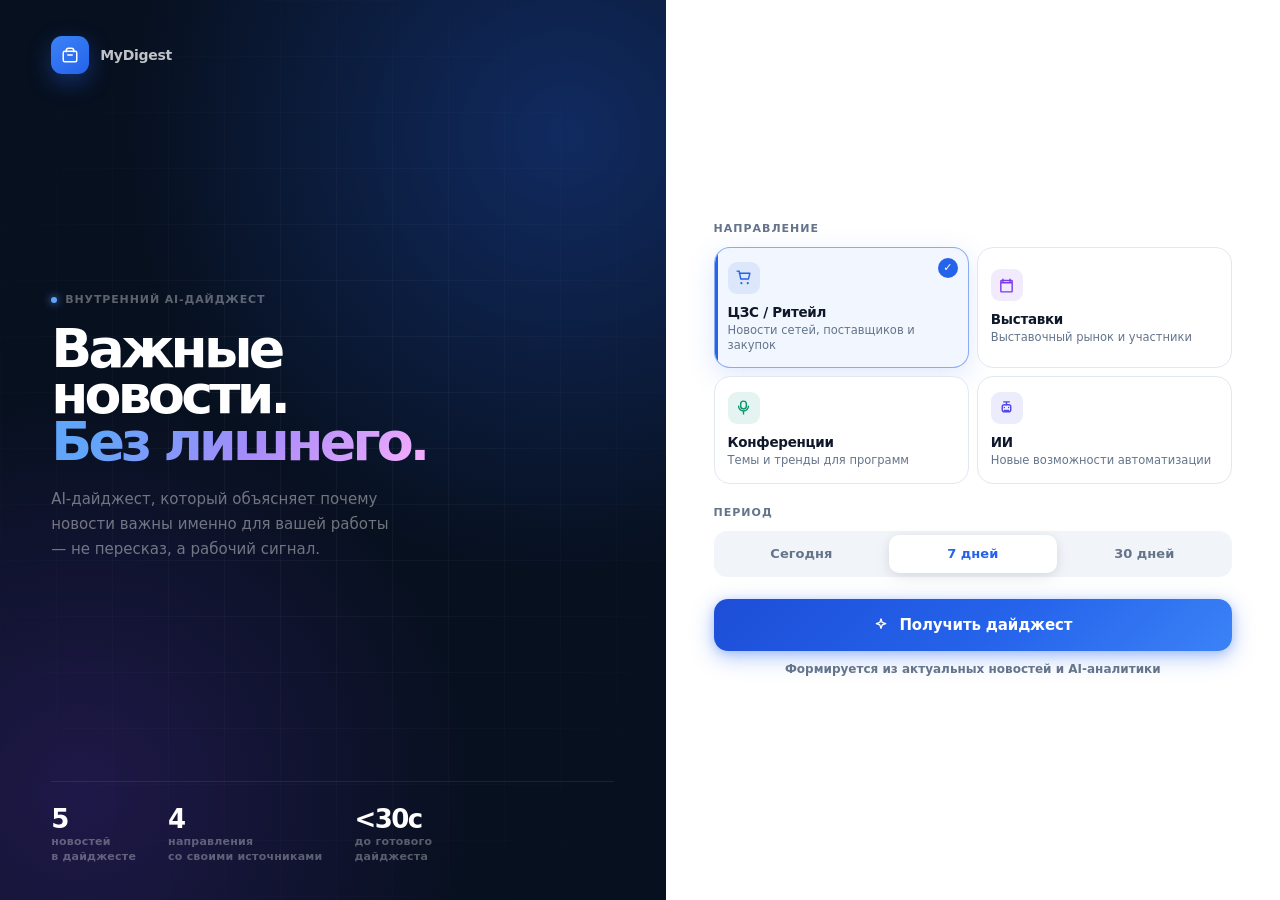
==== commit b18f12a6: "Deploy redesign to production (public/index.html) Replace old prototype with new design: split start" ====
--- a/public/index.html
+++ b/public/index.html
@@ -4,940 +4,589 @@
   <meta charset="utf-8" />
   <meta name="viewport" content="width=device-width, initial-scale=1" />
   <title>MyDigest</title>
+  <link rel="preconnect" href="https://fonts.googleapis.com">
+  <link rel="preconnect" href="https://fonts.gstatic.com" crossorigin>
+  <link href="https://fonts.googleapis.com/css2?family=Inter:opsz,wght@14..32,400;14..32,500;14..32,600;14..32,700;14..32,800;14..32,900&display=swap" rel="stylesheet">
   <style>
     :root {
-      --blue: #2563eb;
+      --blue:   #2563eb;
       --blue-2: #1d4ed8;
-      --ink: #0f172a;
-      --text: #1e293b;
-      --muted: #64748b;
-      --line: #e2e8f0;
-      --bg: #f8fafc;
-      --soft: #f1f5f9;
-      --active: #eff6ff;
-      --panel: #ffffff;
-      --shadow: 0 28px 70px rgba(15, 23, 42, .08);
-      --soft-shadow: 0 16px 38px rgba(15, 23, 42, .06);
-      --workspace-bg: url("workspace-bg.jpg");
-    }
-
-    * { box-sizing: border-box; }
-
-    html,
+      --ink:    #0f172a;
+      --text:   #1e293b;
+      --muted:  #64748b;
+      --line:   #e2e8f0;
+      --bg:     #f8fafc;
+      --soft:   #f1f5f9;
+      --panel:  #ffffff;
+      --dark:   #07101f;
+      --dark-2: #0c1828;
+      --sh:     0 4px 16px rgba(15,23,42,.07), 0 20px 56px rgba(15,23,42,.06);
+    }
+
+    *, *::before, *::after { box-sizing: border-box; margin: 0; padding: 0; }
+    html, body { width: 100%; height: 100%; }
     body {
-      width: 100%;
-      height: 100%;
-      min-height: 100%;
-      margin: 0;
-      padding: 0;
-      color: var(--ink);
-      background: var(--bg);
-      font-family: Inter, "SF Pro Display", "Segoe UI", Arial, sans-serif;
+      font-family: "Inter", "SF Pro Display", "Segoe UI", system-ui, sans-serif;
+      color: var(--ink); background: var(--dark);
       -webkit-font-smoothing: antialiased;
       text-rendering: optimizeLegibility;
-    }
-
-    body {
-      min-height: 100vh;
-      overflow: hidden;
-    }
-
-    body::before,
-    body::after {
-      content: "";
-      position: fixed;
-      inset: 0;
-      pointer-events: none;
-    }
-
-    body::before {
-      z-index: -2;
-      background:
-        radial-gradient(circle at 72% 8%, rgba(37,99,235,.10), transparent 32%),
-        radial-gradient(circle at 18% 92%, rgba(37,99,235,.06), transparent 30%),
-        var(--workspace-bg) center / cover no-repeat;
-      filter: blur(20px);
-      transform: scale(1.045);
-      opacity: .72;
-    }
-
-    body::after {
-      z-index: -1;
-      background: rgba(248,250,252,.90);
-      backdrop-filter: blur(2px);
-    }
-
-    button,
-    input { font: inherit; }
-
-    button { cursor: pointer; }
+      min-height: 100vh; overflow: hidden;
+    }
+    button, input { font: inherit; cursor: pointer; }
     svg { display: block; }
-
-    .app {
-      width: 100vw;
-      height: 100vh;
-      min-height: 100vh;
-      display: block;
-    }
-
-    .screen {
-      height: 100vh;
-      min-height: 100vh;
-    }
-
+    .app { width: 100vw; height: 100vh; display: block; }
+    .screen { height: 100vh; }
+
+    /* ══════════════════════════════════════
+       START SCREEN — split layout
+    ══════════════════════════════════════ */
     .start-screen {
       display: grid;
-      place-items: center;
-      padding: 14px;
-    }
-
-    .start-shell {
-      width: min(100%, 500px);
-      max-height: calc(100vh - 28px);
-      padding: 18px 22px 14px;
-      border: 1px solid var(--line);
-      border-radius: 22px;
-      background: rgba(255,255,255,.92);
-      box-shadow: var(--shadow);
-    }
-
-    .brand {
-      display: flex;
-      align-items: center;
-      gap: 12px;
-      margin-bottom: 10px;
-    }
-
-    .logo {
-      width: 40px;
-      height: 40px;
-      display: grid;
-      place-items: center;
-      flex: 0 0 auto;
-      border-radius: 12px;
-      background: linear-gradient(145deg, #2f7cff, var(--blue));
-      color: #fff;
-      box-shadow: 0 16px 34px rgba(37,99,235,.24);
-    }
-
-    .brand-title {
-      margin: 0;
-      font-size: 20px;
-      line-height: 1.05;
-      font-weight: 820;
-      letter-spacing: -.035em;
-    }
-
-    .brand-subtitle {
-      margin: 5px 0 0;
-      color: var(--muted);
-      font-size: 12px;
-      line-height: 1.35;
-      font-weight: 560;
-    }
-
-    .start-description {
-      margin: 0 0 12px;
-      max-width: 440px;
-      color: var(--text);
-      font-size: 15px;
-      line-height: 1.38;
-      font-weight: 620;
-      letter-spacing: -.015em;
-    }
-
-    .step {
-      padding: 11px 0;
-      border-top: 1px solid var(--line);
-    }
-
-    .step:first-of-type {
-      padding-top: 0;
-      border-top: 0;
-    }
-
-    .step-label {
-      margin: 0 0 6px;
-      color: var(--blue);
-      font-size: 11px;
-      line-height: 1;
-      font-weight: 850;
-      letter-spacing: .08em;
-      text-transform: uppercase;
-    }
-
-    .step-title {
-      margin: 0 0 9px;
-      color: var(--ink);
-      font-size: 20px;
-      line-height: 1.12;
-      font-weight: 850;
-      letter-spacing: -.04em;
-    }
-
-    .direction-grid {
-      display: grid;
-      grid-template-columns: repeat(2, minmax(0, 1fr));
-      gap: 8px;
-    }
+      grid-template-columns: 52fr 48fr;
+      height: 100vh;
+      overflow: hidden;
+    }
+
+    /* ── LEFT: dark editorial panel ── */
+    .start-left {
+      position: relative; overflow: hidden;
+      background:
+        radial-gradient(circle at 85% 15%, rgba(37,99,235,.32), transparent 46%),
+        radial-gradient(circle at 12% 88%, rgba(124,58,237,.2), transparent 40%),
+        var(--dark);
+      padding: clamp(28px, 4vh, 52px) clamp(28px, 4vw, 52px);
+      display: flex; flex-direction: column; justify-content: space-between;
+    }
+
+    /* grid dots overlay */
+    .start-left::before {
+      content: ""; position: absolute; inset: 0; pointer-events: none;
+      background-image:
+        linear-gradient(rgba(255,255,255,.038) 1px, transparent 1px),
+        linear-gradient(90deg, rgba(255,255,255,.038) 1px, transparent 1px);
+      background-size: 56px 56px;
+      -webkit-mask-image: radial-gradient(ellipse 80% 80% at 50% 50%, black 15%, transparent 80%);
+      mask-image: radial-gradient(ellipse 80% 80% at 50% 50%, black 15%, transparent 80%);
+    }
+
+    .sl-brand {
+      position: relative; z-index: 1;
+      display: flex; align-items: center; gap: 11px;
+    }
+    .sl-logo {
+      width: 38px; height: 38px; border-radius: 11px;
+      background: linear-gradient(145deg, #3b82f6, var(--blue));
+      display: grid; place-items: center; color: #fff;
+      box-shadow: 0 8px 22px rgba(37,99,235,.38);
+    }
+    .sl-name { color: rgba(255,255,255,.75); font-size: 14px; font-weight: 750; letter-spacing: -.02em; }
+
+    .sl-hero {
+      position: relative; z-index: 1;
+      flex: 1; display: flex; flex-direction: column; justify-content: center;
+      padding: clamp(20px, 4vh, 40px) 0;
+    }
+
+    .sl-label {
+      display: inline-flex; align-items: center; gap: 8px;
+      color: rgba(255,255,255,.35); font-size: 11px; font-weight: 720;
+      letter-spacing: .08em; text-transform: uppercase; margin-bottom: 20px;
+    }
+    .sl-label-dot { width: 6px; height: 6px; border-radius: 50%; background: #60a5fa; box-shadow: 0 0 8px #60a5fa; animation: glow 2.4s ease infinite; }
+    @keyframes glow { 0%,100%{opacity:1} 50%{opacity:.4} }
+
+    .sl-headline {
+      font-size: clamp(3rem, 4.2vw, 5.2rem);
+      font-weight: 900; letter-spacing: -.07em; line-height: .86;
+      color: #fff; margin-bottom: 22px;
+    }
+    .sl-headline .g {
+      background: linear-gradient(125deg, #60a5fa 15%, #a78bfa 55%, #f0abfc 95%);
+      -webkit-background-clip: text; -webkit-text-fill-color: transparent; background-clip: text;
+    }
+
+    .sl-desc {
+      font-size: 15px; line-height: 1.68; font-weight: 430;
+      color: rgba(255,255,255,.42); max-width: 340px;
+    }
+
+    .sl-stats {
+      position: relative; z-index: 1;
+      display: flex; gap: 32px;
+      padding-top: 24px;
+      border-top: 1px solid rgba(255,255,255,.08);
+    }
+    .sl-stat-n { font-size: 26px; font-weight: 900; letter-spacing: -.06em; color: #fff; line-height: 1; margin-bottom: 3px; }
+    .sl-stat-l { font-size: 11px; font-weight: 550; color: rgba(255,255,255,.32); letter-spacing: .02em; line-height: 1.3; }
+
+    /* ── RIGHT: white form panel ── */
+    .start-right {
+      background: var(--panel);
+      overflow-y: auto;
+      padding: clamp(28px, 5vh, 56px) clamp(24px, 4vw, 48px);
+      display: flex; flex-direction: column; justify-content: center; gap: 22px;
+    }
+    .start-right::-webkit-scrollbar { display: none; width: 0; }
+    @supports (scrollbar-width: none) { .start-right { scrollbar-width: none; } }
+
+    .form-label {
+      font-size: 11px; font-weight: 800; letter-spacing: .09em;
+      text-transform: uppercase; color: var(--muted);
+      margin-bottom: 12px;
+    }
+
+    /* per-direction CSS variable sets */
+    .dc-retail { --icon: #2563eb; --icon-bg: rgba(37,99,235,.1); }
+    .dc-expos  { --icon: #7c3aed; --icon-bg: rgba(124,58,237,.1); }
+    .dc-conf   { --icon: #059669; --icon-bg: rgba(5,150,105,.1); }
+    .dc-ai     { --icon: #4f46e5; --icon-bg: rgba(79,70,229,.1); }
+
+    /* direction grid */
+    .direction-grid { display: grid; grid-template-columns: repeat(2, 1fr); gap: 8px; }
 
     .direction-card {
-      position: relative;
-      min-height: 88px;
-      padding: 12px;
-      border: 1px solid var(--line);
-      border-radius: 16px;
-      background: #fff;
-      color: var(--text);
-      text-align: left;
-      transition: border-color .18s ease, background .18s ease, box-shadow .18s ease, transform .18s ease;
-    }
+      position: relative; min-height: 108px; padding: 14px 13px;
+      border: 1.5px solid var(--line); border-radius: 16px;
+      background: var(--panel); text-align: left; overflow: hidden;
+      transition: border-color .18s, background .18s, box-shadow .18s, transform .18s;
+    }
+    /* left accent */
+    .direction-card::before {
+      content: ""; position: absolute;
+      top: 0; left: 0; bottom: 0; width: 3px;
+      background: var(--icon); opacity: 0;
+      transition: opacity .18s;
+    }
+    .direction-card:hover::before  { opacity: .5; }
+    .direction-card.active::before { opacity: 1; }
 
     .direction-card:hover {
-      transform: translateY(-1px);
-      border-color: #cbd5e1;
-      box-shadow: var(--soft-shadow);
-    }
-
+      transform: translateY(-2px);
+      border-color: rgba(0,0,0,.1);
+      box-shadow: var(--sh);
+    }
     .direction-card.active {
-      border-color: rgba(37,99,235,.55);
+      border-color: rgba(37,99,235,.5);
+      border-color: color-mix(in srgb, var(--icon) 50%, transparent);
       background: var(--active);
-      box-shadow: 0 18px 42px rgba(37,99,235,.10);
-    }
-
-    .direction-card svg {
-      width: 21px;
-      height: 21px;
-      margin-bottom: 7px;
-      color: var(--icon);
-    }
-
-    .direction-title {
-      display: block;
-      margin-bottom: 7px;
-      color: var(--ink);
-      font-size: 14px;
-      line-height: 1.2;
-      font-weight: 820;
-      letter-spacing: -.02em;
-    }
-
-    .direction-desc {
-      display: block;
-      color: var(--muted);
-      font-size: 12px;
-      line-height: 1.28;
-      font-weight: 560;
-    }
+      background: color-mix(in srgb, var(--icon) 6%, white);
+      box-shadow: 0 8px 28px rgba(37,99,235,.15);
+      box-shadow: 0 8px 28px color-mix(in srgb, var(--icon) 15%, transparent);
+    }
+
+    .dir-icon-wrap {
+      width: 32px; height: 32px; border-radius: 9px;
+      display: grid; place-items: center; margin-bottom: 10px;
+      background: var(--icon-bg, var(--soft));
+      transition: background .18s;
+    }
+    .direction-card svg { width: 17px; height: 17px; color: var(--icon); }
+
+    .direction-title { display: block; font-size: 13.5px; font-weight: 820; letter-spacing: -.022em; color: var(--ink); margin-bottom: 3px; }
+    .direction-desc  { display: block; font-size: 11.5px; font-weight: 500; color: var(--muted); line-height: 1.3; }
 
     .selected-check {
-      position: absolute;
-      top: 10px;
-      right: 10px;
-      width: 20px;
-      height: 20px;
-      display: none;
-      place-items: center;
-      border-radius: 50%;
-      background: var(--blue);
-      color: #fff;
-      font-size: 13px;
-      font-weight: 900;
-    }
-
+      position: absolute; top: 10px; right: 10px;
+      width: 20px; height: 20px; display: none; place-items: center;
+      border-radius: 50%; background: var(--icon); color: #fff;
+      font-size: 11px; font-weight: 900;
+    }
     .direction-card.active .selected-check { display: grid; }
 
+    /* period */
     .period-list {
-      display: grid;
-      grid-template-columns: repeat(3, minmax(0, 1fr));
-      gap: 4px;
-      padding: 4px;
-      border-radius: 14px;
-      background: var(--soft);
-    }
-
-    .period {
-      height: 36px;
-      display: grid;
-      place-items: center;
-      border-radius: 12px;
-      color: var(--muted);
-      font-size: 13px;
-      font-weight: 760;
-      cursor: pointer;
-      transition: background .18s ease, color .18s ease, box-shadow .18s ease;
-    }
-
-    .period input {
-      position: absolute;
-      opacity: 0;
-      pointer-events: none;
-    }
-
-    .period:has(input:checked) {
-      background: #fff;
-      color: var(--blue);
-      box-shadow: 0 10px 28px rgba(15, 23, 42, .08);
-    }
-
+      display: grid; grid-template-columns: repeat(3, 1fr);
+      gap: 4px; padding: 4px; border-radius: 13px; background: var(--soft);
+    }
+    .period { height: 38px; display: grid; place-items: center; border-radius: 10px; cursor: pointer; color: var(--muted); font-size: 13px; font-weight: 700; transition: background .16s, color .16s, box-shadow .16s; }
+    .period input { position: absolute; opacity: 0; pointer-events: none; }
+    .period:has(input:checked) { background: var(--panel); color: var(--blue); box-shadow: 0 2px 10px rgba(15,23,42,.08), 0 6px 20px rgba(15,23,42,.05); }
+
+    /* primary button */
     .primary {
-      width: 100%;
-      height: 44px;
-      display: inline-flex;
-      align-items: center;
-      justify-content: center;
-      gap: 10px;
-      border: 0;
-      border-radius: 14px;
-      background: var(--blue);
-      color: #fff;
-      font-size: 14px;
-      font-weight: 850;
-      box-shadow: 0 18px 38px rgba(37,99,235,.24);
-      transition: transform .18s ease, background .18s ease, box-shadow .18s ease;
-    }
-
-    .primary:hover:not(:disabled) {
-      transform: translateY(-1px);
-      background: var(--blue-2);
-      box-shadow: 0 22px 44px rgba(37,99,235,.28);
-    }
-
-    .primary:disabled {
-      background: #cbd5e1;
-      box-shadow: none;
-      cursor: wait;
-      transform: none;
-    }
-
-    .form-note {
-      margin: 9px 0 0;
-      color: var(--muted);
-      font-size: 12px;
-      line-height: 1.38;
-      font-weight: 650;
-      text-align: center;
-    }
-
-    .copyright {
-      margin-top: 9px;
-      display: flex;
-      align-items: center;
-      gap: 7px;
-      color: var(--muted);
-      font-size: 11px;
-      font-weight: 600;
-    }
-
-    .digest-screen {
-      display: none;
-      grid-template-rows: auto 1fr;
-    }
-
+      width: 100%; height: 52px;
+      display: inline-flex; align-items: center; justify-content: center; gap: 10px;
+      border: 0; border-radius: 14px;
+      background: linear-gradient(135deg, var(--blue-2), var(--blue) 55%, #3b82f6);
+      color: #fff; font-size: 15px; font-weight: 820;
+      box-shadow: 0 6px 22px rgba(37,99,235,.36), 0 2px 8px rgba(37,99,235,.2);
+      transition: transform .16s, box-shadow .16s, opacity .16s;
+      letter-spacing: -.01em;
+    }
+    .primary:hover:not(:disabled) { transform: translateY(-2px); box-shadow: 0 14px 32px rgba(37,99,235,.42), 0 4px 12px rgba(37,99,235,.26); }
+    .primary:active:not(:disabled) { transform: none; }
+    .primary:disabled { opacity: .5; box-shadow: none; cursor: wait; transform: none; }
+
+    .form-note { font-size: 12px; color: var(--muted); font-weight: 560; text-align: center; line-height: 1.45; margin-top: 10px; }
+
+    /* ══════════════════════════════════════
+       DIGEST SCREEN
+    ══════════════════════════════════════ */
+    .digest-screen { display: none; grid-template-rows: auto 1fr; background: var(--bg); }
     .app.is-reading .start-screen { display: none; }
     .app.is-reading .digest-screen { display: grid; }
 
+    /* ── HEADER: 3-column ── */
     .digest-header {
-      height: 54px;
-      padding: 0 32px;
-      display: flex;
-      align-items: center;
-      justify-content: space-between;
-      gap: 22px;
+      height: 58px; padding: 0 24px;
+      display: grid; grid-template-columns: auto 1fr auto;
+      align-items: center; gap: 16px;
+      background: var(--dark-2);
+      border-bottom: 1px solid rgba(255,255,255,.07);
+    }
+
+    .header-brand { display: flex; align-items: center; gap: 10px; }
+    .header-logo {
+      width: 30px; height: 30px; border-radius: 9px;
+      background: linear-gradient(145deg, #3b82f6, var(--blue));
+      display: grid; place-items: center; color: #fff;
+    }
+    .header-name { color: rgba(255,255,255,.82); font-size: 14px; font-weight: 820; letter-spacing: -.025em; }
+
+    .header-center {
+      display: flex; flex-direction: column; align-items: center; gap: 4px;
+    }
+    .dots { display: flex; justify-content: center; gap: 7px; }
+    .dot { width: 7px; height: 7px; padding: 0; border: 0; border-radius: 50%; background: rgba(255,255,255,.2); cursor: pointer; transition: background .18s, transform .18s, width .18s; }
+    .dot.active { background: #60a5fa; transform: scale(1.3); }
+    .digest-meta { color: rgba(255,255,255,.3); font-size: 11px; font-weight: 620; letter-spacing: .01em; }
+
+    .header-actions { display: flex; align-items: center; gap: 8px; }
+
+    .arrow {
+      width: 34px; height: 34px; display: grid; place-items: center;
+      border: 1px solid rgba(255,255,255,.13); border-radius: 10px;
+      background: rgba(255,255,255,.06); color: rgba(255,255,255,.5);
+      transition: border-color .15s, background .15s, color .15s, transform .15s;
+    }
+    .arrow:hover:not(:disabled) { border-color: rgba(255,255,255,.28); background: rgba(255,255,255,.1); color: #fff; transform: translateY(-1px); }
+    .arrow.next { border-color: rgba(96,165,250,.4); color: #60a5fa; }
+    .arrow:disabled { opacity: .28; cursor: not-allowed; transform: none; }
+
+    .secondary {
+      height: 34px; padding: 0 14px; border: 1px solid rgba(255,255,255,.14);
+      border-radius: 9px; background: rgba(255,255,255,.07);
+      color: rgba(255,255,255,.72); font-size: 12.5px; font-weight: 720;
+      transition: border-color .14s, background .14s, transform .14s;
+    }
+    .secondary:hover { border-color: rgba(255,255,255,.26); background: rgba(255,255,255,.11); transform: translateY(-1px); }
+
+    /* ── WORKSPACE ── */
+    .digest-workspace {
+      width: min(100%, 1040px); margin: 0 auto;
+      height: calc(100vh - 58px);
+      padding: 14px 24px 14px; overflow: hidden;
+      display: grid;
+      grid-template-rows: auto minmax(0, 1fr) auto;
+    }
+
+    /* simplified topic bar */
+    .topic-card {
+      margin-bottom: 10px; padding: 9px 14px;
+      display: flex; align-items: center; gap: 10px;
+      border: 1px solid var(--line); border-radius: 12px;
+      background: var(--panel); font-size: 13px; font-weight: 600; color: var(--text);
+      box-shadow: 0 1px 4px rgba(15,23,42,.04);
+    }
+    .topic-icon { width: 22px; height: 22px; display: grid; place-items: center; flex-shrink: 0; color: var(--blue); }
+    .topic-card strong { color: var(--blue); font-size: 10.5px; font-weight: 840; letter-spacing: .06em; text-transform: uppercase; margin-right: 8px; }
+    .topic-card p { margin: 0; font-size: 14.5px; line-height: 1.45; font-weight: 560; color: var(--text); }
+
+    /* toolbar — hidden because we moved dots+arrows to header */
+    .toolbar { display: none; }
+    .news-count { display: none; }
+
+    .content { min-height: 0; overflow: hidden; }
+
+    /* ── NEWS CARD ── */
+    .card, .state-card {
+      width: 100%; border: 1px solid var(--line);
+      border-radius: 22px; background: var(--panel);
+      box-shadow: var(--sh);
+    }
+    .card {
+      min-height: 100%;
+      padding: 26px 34px 22px;
+      animation: slideUp .28s cubic-bezier(.16,1,.3,1) both;
+      display: flex; flex-direction: column;
+    }
+    @keyframes slideUp { from { opacity: 0; } to { opacity: 1; } }
+
+    .news-title {
+      margin: 0 0 14px; max-width: 960px;
+      color: var(--ink);
+      font-size: clamp(32px, 3.2vw, 54px);
+      line-height: 1.08; font-weight: 900; letter-spacing: -.02em;
+      overflow-wrap: break-word;
+      text-wrap: balance;
+    }
+
+    .source-row {
+      margin-bottom: 18px; padding-bottom: 14px;
+      display: flex; align-items: center; justify-content: space-between; gap: 18px;
       border-bottom: 1px solid var(--line);
-      background: rgba(255,255,255,.76);
-      backdrop-filter: blur(18px);
-    }
-
-    .header-brand {
-      display: flex;
-      align-items: center;
-      gap: 12px;
-      min-width: 0;
-    }
-
-    .header-logo {
-      width: 30px;
-      height: 30px;
-      border-radius: 10px;
-    }
-
-    .header-name {
-      color: var(--ink);
-      font-size: 15px;
-      font-weight: 850;
-      letter-spacing: -.03em;
-    }
-
-    .digest-meta {
-      margin-left: 8px;
-      color: var(--muted);
-      font-size: 12px;
-      font-weight: 720;
-    }
-
-    .secondary {
-      height: 36px;
-      padding: 0 14px;
-      border: 1px solid var(--line);
-      border-radius: 12px;
-      background: #fff;
-      color: var(--blue);
-      font-size: 12px;
-      font-weight: 820;
-      box-shadow: var(--soft-shadow);
-      transition: border-color .18s ease, transform .18s ease;
-    }
-
-    .secondary:hover {
-      border-color: rgba(37,99,235,.4);
-      transform: translateY(-1px);
-    }
-
-    .digest-workspace {
-      width: min(100%, 1040px);
-      margin: 0 auto;
-      height: calc(100vh - 54px);
-      padding: 14px 22px 12px;
-      overflow: hidden;
-      display: grid;
-      grid-template-rows: auto auto auto minmax(0, 1fr) auto;
-    }
-
-    .digest-intro {
-      margin-bottom: 10px;
-      display: grid;
-      gap: 6px;
-    }
-
-    .digest-intro h1 {
-      margin: 0;
-      color: var(--ink);
-      font-size: 24px;
-      line-height: 1.12;
-      font-weight: 850;
-      letter-spacing: -.045em;
-    }
-
-    .digest-intro p {
-      margin: 0;
-      max-width: 720px;
-      color: var(--muted);
-      font-size: 13px;
-      line-height: 1.35;
-      font-weight: 560;
-    }
-
-    .topic-card {
-      margin-bottom: 10px;
-      padding: 11px 14px;
-      display: flex;
-      align-items: flex-start;
-      gap: 14px;
-      border: 1px solid #bfdbfe;
-      border-radius: 18px;
-      background: linear-gradient(135deg, #eff6ff, #fff);
-      box-shadow: 0 12px 34px rgba(37,99,235,.08);
-    }
-
-    .topic-icon {
-      width: 34px;
-      height: 34px;
-      display: grid;
-      place-items: center;
-      flex: 0 0 auto;
-      border-radius: 12px;
-      background: #dbeafe;
-      color: var(--blue);
-    }
-
-    .topic-card strong {
-      display: block;
-      margin-bottom: 4px;
-      color: var(--blue);
-      font-size: 12px;
-      font-weight: 850;
-    }
-
-    .topic-card p {
-      margin: 0;
-      color: var(--text);
-      font-size: 14px;
-      line-height: 1.35;
-      font-weight: 650;
-    }
-
-    .toolbar {
-      margin-bottom: 10px;
-      display: grid;
-      grid-template-columns: auto 1fr auto;
-      align-items: center;
-      gap: 22px;
-    }
-
-    .news-count {
-      color: var(--ink);
-      font-size: 13px;
-      font-weight: 850;
-      letter-spacing: -.015em;
-    }
-
-    .dots {
-      display: flex;
-      justify-content: center;
-      gap: 10px;
-    }
-
-    .dot {
-      width: 8px;
-      height: 8px;
-      padding: 0;
+      color: var(--muted); font-size: 13.5px; font-weight: 640; flex-shrink: 0;
+    }
+    .source-left { display: flex; align-items: center; gap: 9px; min-width: 0; }
+    .source-left strong { color: var(--ink); font-weight: 820; }
+    .source-link { color: var(--blue); font-size: 14px; font-weight: 820; text-decoration: none; white-space: nowrap; }
+    .source-link:hover { text-decoration: underline; }
+
+    /* ── INSIGHT — DARK ── */
+    .insight-block {
+      flex-shrink: 0;
+      margin-bottom: 16px; padding: 15px 18px;
+      display: grid; grid-template-columns: auto 1fr; gap: 14px;
+      border-radius: 16px;
+      background: var(--ink);
       border: 0;
-      border-radius: 50%;
-      background: #cbd5e1;
-    }
-
-    .dot.active { background: var(--blue); }
-
-    .arrows {
-      display: flex;
-      gap: 10px;
-    }
-
-    .arrow {
-      width: 38px;
-      height: 38px;
-      display: grid;
-      place-items: center;
-      border: 1px solid var(--line);
-      border-radius: 14px;
-      background: #fff;
-      color: var(--muted);
-      box-shadow: var(--soft-shadow);
-      transition: border-color .18s ease, color .18s ease, transform .18s ease;
-    }
-
-    .arrow:hover:not(:disabled) {
-      border-color: var(--blue);
-      color: var(--blue);
-      transform: translateY(-1px);
-    }
-
-    .arrow.next {
-      border-color: var(--blue);
-      color: var(--blue);
-    }
-
-    .arrow:disabled {
-      opacity: .42;
-      cursor: not-allowed;
-      transform: none;
-    }
-
-    .content {
-      min-height: 0;
-      overflow: hidden;
-    }
-
-    .card,
-    .state-card {
-      width: 100%;
-      border: 1px solid var(--line);
-      border-radius: 20px;
-      background: rgba(255,255,255,.96);
-      box-shadow: var(--shadow);
-    }
-
-    .card {
-      height: 100%;
-      min-height: 0;
-      padding: 18px 26px 16px;
-      animation: fadeIn .22s ease both;
-      overflow: hidden;
-    }
-
-    @keyframes fadeIn {
-      from { opacity: 0; transform: translateY(6px); }
-      to { opacity: 1; transform: translateY(0); }
-    }
-
-    .news-title {
-      margin: 0 0 10px;
-      max-width: 900px;
-      color: var(--ink);
-      font-size: clamp(27px, 2.2vw, 38px);
-      line-height: 1.08;
-      font-weight: 880;
-      letter-spacing: -.055em;
-      text-wrap: balance;
-    }
-
-    .source-row {
-      margin-bottom: 12px;
-      padding-bottom: 10px;
-      display: flex;
-      align-items: center;
-      justify-content: space-between;
-      gap: 18px;
-      border-bottom: 1px solid var(--line);
-      color: var(--muted);
-      font-size: 12px;
-      font-weight: 680;
-    }
-
-    .source-left {
-      display: flex;
-      align-items: center;
-      gap: 10px;
-      min-width: 0;
-    }
-
-    .source-left strong {
-      color: var(--ink);
-      font-weight: 850;
-    }
-
-    .source-link {
-      color: var(--blue);
-      font-size: 13px;
-      font-weight: 850;
-      text-decoration: none;
-      white-space: nowrap;
-    }
-
-    .source-link:hover { text-decoration: underline; }
-
-    .insight-block {
-      margin-bottom: 12px;
-      padding: 11px 14px;
-      display: grid;
-      grid-template-columns: auto 1fr;
-      gap: 13px;
-      border: 1px solid #bfdbfe;
-      border-radius: 16px;
-      background: #eff6ff;
-    }
-
+    }
     .insight-icon {
-      width: 30px;
-      height: 30px;
-      display: grid;
-      place-items: center;
-      border-radius: 11px;
-      background: #dbeafe;
-      color: var(--blue);
-    }
-
+      width: 30px; height: 30px; flex-shrink: 0;
+      display: grid; place-items: center;
+      border-radius: 9px;
+      background: rgba(96,165,250,.14); color: #60a5fa;
+    }
     .block-kicker {
-      margin: 0 0 5px;
-      color: var(--blue);
-      font-size: 12px;
-      line-height: 1;
-      font-weight: 850;
-      letter-spacing: .01em;
-    }
-
+      margin: 0 0 6px; font-size: 11px; font-weight: 840;
+      letter-spacing: .07em; text-transform: uppercase; color: #93c5fd; line-height: 1;
+    }
     .insight-text {
-      margin: 0;
-      max-width: 820px;
-      color: var(--ink);
-      font-size: 15px;
-      line-height: 1.4;
-      font-weight: 640;
-    }
-
-    .news-block {
-      padding-top: 2px;
-    }
-
-    .news-block h3 {
-      margin: 0 0 7px;
-      color: var(--ink);
-      font-size: 14px;
-      font-weight: 850;
-      letter-spacing: -.02em;
-    }
-
-    .news-text {
-      max-width: 820px;
-      color: var(--text);
-      font-size: 14px;
-      line-height: 1.4;
-      font-weight: 500;
-    }
-
-    .news-text p {
-      margin: 0 0 6px;
-    }
-
+      margin: 0; font-size: 16px; line-height: 1.52;
+      font-weight: 560; color: rgba(255,255,255,.9);
+    }
+
+    /* ── NEWS BODY ── */
+    .news-block { flex: 1; }
+    .news-block h3 { margin: 0 0 9px; font-size: 15px; font-weight: 820; letter-spacing: -.022em; color: var(--ink); }
+    .news-text { color: var(--text); font-size: 16px; line-height: 1.65; font-weight: 430; max-width: 840px; }
+    .news-text p { margin: 0 0 10px; }
     .news-text p:last-child { margin-bottom: 0; }
 
+    /* ── CARD FOOTER ── */
     .card-footer {
+      flex-shrink: 0;
+      margin-top: 16px; padding-top: 13px;
+      border-top: 1px solid var(--line);
+      display: flex; align-items: center; justify-content: space-between; gap: 16px;
+      color: var(--muted); font-size: 13px; font-weight: 650;
+    }
+    .badges { display: flex; gap: 6px; }
+    .badge { padding: 5px 12px; border-radius: 999px; background: var(--soft); border: 1px solid var(--line); color: var(--text); font-size: 12px; font-weight: 760; }
+
+    /* ── BOTTOM NAV ── */
+    .bottom-nav {
       margin-top: 10px;
-      padding-top: 9px;
-      display: flex;
-      align-items: center;
-      justify-content: space-between;
-      gap: 18px;
-      border-top: 1px solid var(--line);
-      color: var(--muted);
-      font-size: 12px;
-      font-weight: 720;
-    }
-
-    .badges {
-      display: flex;
-      align-items: center;
-      gap: 8px;
-      flex-wrap: wrap;
-    }
-
-    .badge {
-      padding: 6px 9px;
-      border-radius: 999px;
-      background: var(--active);
-      color: var(--blue);
-      font-size: 11px;
-      font-weight: 850;
-    }
-
-    .bottom-nav {
-      margin-top: 9px;
-      display: grid;
-      grid-template-columns: 1fr auto 1fr;
-      align-items: center;
-      gap: 14px;
-    }
-
+      padding: 0 34px; /* match card's horizontal padding */
+      display: grid; grid-template-columns: auto 1fr auto;
+      align-items: center; gap: 12px;
+    }
     .bottom-button {
-      height: 44px;
-      padding: 0 22px;
-      border: 1px solid var(--line);
-      border-radius: 12px;
-      background: #fff;
-      color: var(--ink);
-      font-size: 14px;
-      font-weight: 760;
-      box-shadow: var(--soft-shadow);
-    }
-
-    .bottom-button:last-child {
-      justify-self: end;
-      color: var(--blue);
-      border-color: rgba(37,99,235,.35);
-    }
-
-    .bottom-button:disabled {
-      opacity: .42;
-      cursor: not-allowed;
-    }
-
-    .bottom-counter {
-      color: var(--muted);
-      font-size: 14px;
-      font-weight: 760;
-    }
-
-    .state-card {
-      min-height: 0;
-      display: grid;
-      place-items: center;
-      padding: 34px;
-    }
-
-    .state-inner {
-      max-width: 430px;
-      text-align: center;
-    }
-
-    .state-icon {
-      width: 92px;
-      height: 92px;
-      margin: 0 auto 22px;
-      display: grid;
-      place-items: center;
-      color: var(--blue);
-    }
-
-    .state-card h2 {
-      margin: 0 0 10px;
-      color: var(--ink);
-      font-size: 22px;
-      line-height: 1.2;
-      font-weight: 850;
-      letter-spacing: -.035em;
-    }
-
-    .state-card p {
-      margin: 0 0 22px;
-      color: var(--muted);
-      font-size: 15px;
-      line-height: 1.55;
-      font-weight: 560;
-    }
-
-    .retry {
-      width: auto;
-      min-width: 168px;
-      padding: 0 18px;
-    }
-
-    .spinner {
-      width: 72px;
-      height: 72px;
-      border: 7px solid #dbeafe;
-      border-top-color: var(--blue);
-      border-radius: 50%;
-      animation: spin 1s linear infinite;
-    }
-
-    @keyframes spin {
-      to { transform: rotate(360deg); }
-    }
-
-    @media (max-width: 760px) {
-      .start-screen { padding: 18px; }
-      .start-shell { padding: 24px 20px 18px; }
-      .direction-grid { grid-template-columns: 1fr; }
-      .digest-header { padding: 0 18px; }
+      height: 46px; padding: 0 22px;
+      border: 1px solid var(--line); border-radius: 12px;
+      background: var(--panel); color: var(--ink);
+      font-size: 15px; font-weight: 720;
+      box-shadow: 0 1px 4px rgba(15,23,42,.05);
+      transition: border-color .14s, transform .14s, box-shadow .14s;
+    }
+    .bottom-button:hover:not(:disabled) { transform: translateY(-1px); box-shadow: var(--sh); }
+    .bottom-button:last-child { color: var(--blue); border-color: rgba(37,99,235,.32); }
+    .bottom-button:disabled { opacity: .3; cursor: not-allowed; }
+    .bottom-counter { color: var(--muted); font-size: 15px; font-weight: 720; text-align: center; }
+
+    /* ── STATES ── */
+    .state-card { min-height: 0; display: grid; place-items: center; padding: 34px; }
+    .state-inner { max-width: 430px; text-align: center; }
+    .state-icon { width: 92px; height: 92px; margin: 0 auto 22px; display: grid; place-items: center; color: var(--blue); }
+    .state-card h2 { margin: 0 0 10px; color: var(--ink); font-size: 22px; font-weight: 880; letter-spacing: -.04em; line-height: 1.2; }
+    .state-card p  { margin: 0 0 22px; color: var(--muted); font-size: 15px; font-weight: 470; line-height: 1.55; }
+    .retry { width: auto; min-width: 168px; padding: 0 20px; }
+    .spinner { width: 64px; height: 64px; border: 6px solid #dbeafe; border-top-color: var(--blue); border-radius: 50%; animation: spin 1s linear infinite; }
+    @keyframes spin { to { transform: rotate(360deg); } }
+
+    /* ── DIGEST INTRO (hidden, moved info to header) ── */
+    .digest-intro { display: none; }
+
+    /* ── RESPONSIVE ── */
+    @media (max-width: 768px) {
+      .start-screen { grid-template-columns: 1fr; grid-template-rows: auto 1fr; }
+      .start-left { min-height: 0; padding: 20px 20px 16px; justify-content: flex-start; gap: 12px; }
+      .sl-hero { padding: 0; flex: 0; }
+      .sl-headline { font-size: 2.2rem; }
+      .sl-desc, .sl-stats { display: none; }
+      .start-right { padding: 20px; justify-content: flex-start; }
+      .digest-header { padding: 0 16px; }
       .digest-meta { display: none; }
-      .digest-workspace { padding: 22px 18px 26px; }
-      .toolbar { grid-template-columns: 1fr auto; }
-      .dots { order: 3; grid-column: 1 / -1; }
-      .card { padding: 24px 20px 20px; }
-      .news-title { font-size: 32px; }
-      .source-row,
-      .card-footer,
-      .bottom-nav { align-items: flex-start; flex-direction: column; display: flex; }
-      .bottom-button:last-child { justify-self: stretch; }
+      .digest-workspace { padding: 12px 16px 12px; }
+      .card { padding: 16px 18px 14px; }
+      .news-title { font-size: 26px; }
+      .source-row, .card-footer, .bottom-nav { flex-direction: column; align-items: flex-start; display: flex; }
+      .bottom-button:last-child { align-self: stretch; justify-self: stretch; }
       .bottom-button { width: 100%; }
     }
   </style>
 </head>
 <body>
   <main class="app is-select" id="app">
+
+    <!-- ══ START SCREEN ══ -->
     <section class="screen start-screen" aria-label="Получение дайджеста">
-      <div class="start-shell">
-        <div class="brand">
-          <div class="logo" aria-hidden="true">
-            <svg width="22" height="22" viewBox="0 0 24 24" fill="none">
+
+      <!-- Left: editorial panel -->
+      <div class="start-left">
+        <div class="sl-brand">
+          <div class="sl-logo">
+            <svg width="18" height="18" viewBox="0 0 24 24" fill="none">
               <path d="M7 7.5V6a3 3 0 0 1 3-3h4a3 3 0 0 1 3 3v1.5" stroke="currentColor" stroke-width="2" stroke-linecap="round"/>
               <path d="M5 7h14a2 2 0 0 1 2 2v10a2 2 0 0 1-2 2H5a2 2 0 0 1-2-2V9a2 2 0 0 1 2-2Z" stroke="currentColor" stroke-width="2"/>
               <path d="M9 12h6" stroke="currentColor" stroke-width="2" stroke-linecap="round"/>
             </svg>
           </div>
+          <span class="sl-name">MyDigest</span>
+        </div>
+
+        <div class="sl-hero">
+          <div class="sl-label">
+            <span class="sl-label-dot"></span>
+            Внутренний AI-дайджест
+          </div>
+          <h1 class="sl-headline">
+            Важные<br>
+            новости.<br>
+            <span class="g">Без лишнего.</span>
+          </h1>
+          <p class="sl-desc">AI-дайджест, который объясняет почему новости важны именно для вашей работы — не пересказ, а рабочий сигнал.</p>
+        </div>
+
+        <div class="sl-stats">
           <div>
-            <h1 class="brand-title">MyDigest</h1>
-            <p class="brand-subtitle">Внутренний AI-дайджест компании.</p>
-          </div>
-        </div>
-
-        <p class="start-description">Получите 5 важных новостей и объяснение, почему они важны именно для вашей работы.</p>
-
-        <section class="step">
-          <p class="step-label">Шаг 1</p>
-          <h2 class="step-title">Выберите направление.</h2>
+            <div class="sl-stat-n">5</div>
+            <div class="sl-stat-l">новостей<br>в дайджесте</div>
+          </div>
+          <div>
+            <div class="sl-stat-n">4</div>
+            <div class="sl-stat-l">направления<br>со своими источниками</div>
+          </div>
+          <div>
+            <div class="sl-stat-n">&lt;30с</div>
+            <div class="sl-stat-l">до готового<br>дайджеста</div>
+          </div>
+        </div>
+      </div>
+
+      <!-- Right: form panel -->
+      <div class="start-right">
+        <div>
+          <p class="form-label">Направление</p>
           <div class="direction-grid">
-            <button class="direction-card active" type="button" data-direction="ЦЗС / Ритейл" data-api-direction="retail" style="--icon:#2563eb">
+            <button class="direction-card dc-retail active" type="button" data-direction="ЦЗС / Ритейл" data-api-direction="retail">
               <span class="selected-check">✓</span>
-              <svg viewBox="0 0 24 24" fill="none"><path d="M6 6h15l-2 8H8L6 3H3" stroke="currentColor" stroke-width="2" stroke-linecap="round" stroke-linejoin="round"/><circle cx="9" cy="20" r="1.5" fill="currentColor"/><circle cx="18" cy="20" r="1.5" fill="currentColor"/></svg>
+              <div class="dir-icon-wrap" aria-hidden="true">
+                <svg viewBox="0 0 24 24" fill="none"><path d="M6 6h15l-2 8H8L6 3H3" stroke="currentColor" stroke-width="2" stroke-linecap="round" stroke-linejoin="round"/><circle cx="9" cy="20" r="1.5" fill="currentColor"/><circle cx="18" cy="20" r="1.5" fill="currentColor"/></svg>
+              </div>
               <span class="direction-title">ЦЗС / Ритейл</span>
               <span class="direction-desc">Новости сетей, поставщиков и закупок</span>
             </button>
-            <button class="direction-card" type="button" data-direction="Выставки" data-api-direction="exhibitions" style="--icon:#8b5cf6">
+            <button class="direction-card dc-expos" type="button" data-direction="Выставки" data-api-direction="exhibitions">
               <span class="selected-check">✓</span>
-              <svg viewBox="0 0 24 24" fill="none"><path d="M7 3v4M17 3v4M4 8h16M5 5h14a1 1 0 0 1 1 1v14a1 1 0 0 1-1 1H5a1 1 0 0 1-1-1V6a1 1 0 0 1 1-1Z" stroke="currentColor" stroke-width="2" stroke-linecap="round"/></svg>
+              <div class="dir-icon-wrap" aria-hidden="true">
+                <svg viewBox="0 0 24 24" fill="none"><path d="M7 3v4M17 3v4M4 8h16M5 5h14a1 1 0 0 1 1 1v14a1 1 0 0 1-1 1H5a1 1 0 0 1-1-1V6a1 1 0 0 1 1-1Z" stroke="currentColor" stroke-width="2" stroke-linecap="round"/></svg>
+              </div>
               <span class="direction-title">Выставки</span>
               <span class="direction-desc">Выставочный рынок и участники</span>
             </button>
-            <button class="direction-card" type="button" data-direction="Конференции" data-api-direction="conferences" style="--icon:#10b981">
+            <button class="direction-card dc-conf" type="button" data-direction="Конференции" data-api-direction="conferences">
               <span class="selected-check">✓</span>
-              <svg viewBox="0 0 24 24" fill="none"><path d="M12 14a4 4 0 0 0 4-4V7a4 4 0 0 0-8 0v3a4 4 0 0 0 4 4Z" stroke="currentColor" stroke-width="2"/><path d="M5 10a7 7 0 0 0 14 0M12 17v4" stroke="currentColor" stroke-width="2" stroke-linecap="round"/></svg>
+              <div class="dir-icon-wrap" aria-hidden="true">
+                <svg viewBox="0 0 24 24" fill="none"><path d="M12 14a4 4 0 0 0 4-4V7a4 4 0 0 0-8 0v3a4 4 0 0 0 4 4Z" stroke="currentColor" stroke-width="2"/><path d="M5 10a7 7 0 0 0 14 0M12 17v4" stroke="currentColor" stroke-width="2" stroke-linecap="round"/></svg>
+              </div>
               <span class="direction-title">Конференции</span>
               <span class="direction-desc">Темы и тренды для программ</span>
             </button>
-            <button class="direction-card" type="button" data-direction="ИИ" data-api-direction="ai" style="--icon:#6366f1">
+            <button class="direction-card dc-ai" type="button" data-direction="ИИ" data-api-direction="ai">
               <span class="selected-check">✓</span>
-              <svg viewBox="0 0 24 24" fill="none"><rect x="6" y="8" width="12" height="10" rx="3" stroke="currentColor" stroke-width="2"/><path d="M9 12h.01M15 12h.01M9 16h6M12 4v4M8 4h8" stroke="currentColor" stroke-width="2" stroke-linecap="round"/></svg>
+              <div class="dir-icon-wrap" aria-hidden="true">
+                <svg viewBox="0 0 24 24" fill="none"><rect x="6" y="8" width="12" height="10" rx="3" stroke="currentColor" stroke-width="2"/><path d="M9 12h.01M15 12h.01M9 16h6M12 4v4M8 4h8" stroke="currentColor" stroke-width="2" stroke-linecap="round"/></svg>
+              </div>
               <span class="direction-title">ИИ</span>
               <span class="direction-desc">Новые возможности автоматизации</span>
             </button>
           </div>
-        </section>
-
-        <section class="step">
-          <p class="step-label">Шаг 2</p>
-          <h2 class="step-title">Выберите период.</h2>
+        </div>
+
+        <div>
+          <p class="form-label">Период</p>
           <div class="period-list">
             <label class="period"><input type="radio" name="period" value="today"><span>Сегодня</span></label>
             <label class="period"><input type="radio" name="period" value="7d" checked><span>7 дней</span></label>
             <label class="period"><input type="radio" name="period" value="30d"><span>30 дней</span></label>
           </div>
-        </section>
-
-        <section class="step">
-          <p class="step-label">Шаг 3</p>
+        </div>
+
+        <div>
           <button class="primary" id="generateButton" type="button">
             <svg width="16" height="16" viewBox="0 0 24 24" fill="none"><path d="M12 3l1.8 5.2L19 10l-5.2 1.8L12 17l-1.8-5.2L5 10l5.2-1.8L12 3Z" stroke="currentColor" stroke-width="2" stroke-linejoin="round"/></svg>
-            <span>Получить дайджест</span>
+            Получить дайджест
           </button>
-          <p class="form-note">Дайджест формируется на основе актуальных новостей и AI-аналитики</p>
-        </section>
-
-        <div class="copyright">
-          <svg width="14" height="14" viewBox="0 0 24 24" fill="none"><circle cx="12" cy="12" r="9" stroke="currentColor" stroke-width="2"/><path d="M12 8v5l3 2" stroke="currentColor" stroke-width="2" stroke-linecap="round"/></svg>
-          <span>© MyDigest, внутренний инструмент компании</span>
+          <p class="form-note">Формируется из актуальных новостей и AI-аналитики</p>
         </div>
       </div>
     </section>
 
+    <!-- ══ DIGEST SCREEN ══ -->
     <section class="screen digest-screen" aria-label="Чтение дайджеста">
+
       <header class="digest-header">
         <div class="header-brand">
-          <div class="logo header-logo" aria-hidden="true">
-            <svg width="18" height="18" viewBox="0 0 24 24" fill="none">
+          <div class="header-logo">
+            <svg width="15" height="15" viewBox="0 0 24 24" fill="none">
               <path d="M7 7.5V6a3 3 0 0 1 3-3h4a3 3 0 0 1 3 3v1.5" stroke="currentColor" stroke-width="2" stroke-linecap="round"/>
               <path d="M5 7h14a2 2 0 0 1 2 2v10a2 2 0 0 1-2 2H5a2 2 0 0 1-2-2V9a2 2 0 0 1 2-2Z" stroke="currentColor" stroke-width="2"/>
             </svg>
           </div>
           <span class="header-name">MyDigest</span>
+        </div>
+
+        <div class="header-center">
+          <div class="dots" id="dots"></div>
           <span class="digest-meta" id="digestMeta">ЦЗС / Ритейл · 7 дней</span>
         </div>
-        <button class="secondary" id="newDigestButton" type="button">+ Новый дайджест</button>
+
+        <div class="header-actions">
+          <button class="arrow" id="prevButton" type="button" aria-label="Предыдущая">
+            <svg width="16" height="16" viewBox="0 0 24 24" fill="none"><path d="M15 6l-6 6 6 6" stroke="currentColor" stroke-width="2" stroke-linecap="round" stroke-linejoin="round"/></svg>
+          </button>
+          <button class="arrow next" id="nextButton" type="button" aria-label="Следующая">
+            <svg width="16" height="16" viewBox="0 0 24 24" fill="none"><path d="M9 6l6 6-6 6" stroke="currentColor" stroke-width="2" stroke-linecap="round" stroke-linejoin="round"/></svg>
+          </button>
+          <button class="secondary" id="newDigestButton" type="button">+ Новый</button>
+        </div>
       </header>
 
       <div class="digest-workspace">
-        <section class="digest-intro">
-          <h1 id="summaryText">Мы нашли 5 важных новостей</h1>
-          <p>Ниже — краткий анализ того, почему эти новости важны именно для вашей работы.</p>
-        </section>
+        <!-- hidden: digest-intro row (merged into header) -->
+        <section class="digest-intro" id="summaryText" aria-hidden="true"></section>
 
         <section class="topic-card" id="topicCard">
           <div class="topic-icon" aria-hidden="true">
-            <svg width="21" height="21" viewBox="0 0 24 24" fill="none"><path d="M12 3l1.8 5.2L19 10l-5.2 1.8L12 17l-1.8-5.2L5 10l5.2-1.8L12 3Z" stroke="currentColor" stroke-width="2" stroke-linejoin="round"/></svg>
+            <svg width="14" height="14" viewBox="0 0 24 24" fill="none"><path d="M12 3l1.8 5.2L19 10l-5.2 1.8L12 17l-1.8-5.2L5 10l5.2-1.8L12 3Z" stroke="currentColor" stroke-width="2" stroke-linejoin="round"/></svg>
           </div>
           <div>
-            <strong>Главная тема недели.</strong>
-            <p id="topicText">Рынок требует больше проверенных фактов, ясных выводов и связи с рабочим контекстом.</p>
+            <strong>Главная тема</strong>
+            <p id="topicText">Мы отобрали главное и связали новости с рабочим контекстом направления.</p>
           </div>
         </section>
 
+        <!-- toolbar kept for JS compatibility but hidden via CSS -->
         <div class="toolbar" id="toolbar">
-          <div class="news-count" id="newsCount">Новость 1 из 5</div>
-          <div class="dots" id="dots"></div>
-          <div class="arrows">
-            <button class="arrow" id="prevButton" type="button" aria-label="Предыдущая новость">
-              <svg width="20" height="20" viewBox="0 0 24 24" fill="none"><path d="M15 6l-6 6 6 6" stroke="currentColor" stroke-width="2" stroke-linecap="round" stroke-linejoin="round"/></svg>
-            </button>
-            <button class="arrow next" id="nextButton" type="button" aria-label="Следующая новость">
-              <svg width="20" height="20" viewBox="0 0 24 24" fill="none"><path d="M9 6l6 6-6 6" stroke="currentColor" stroke-width="2" stroke-linecap="round" stroke-linejoin="round"/></svg>
-            </button>
-          </div>
+          <div class="news-count" id="newsCount"></div>
+          <div></div>
+          <div class="arrows"></div>
         </div>
 
         <section class="content" id="content"></section>
 
-        <nav class="bottom-nav" id="bottomNav" aria-label="Навигация по новостям">
+        <nav class="bottom-nav" id="bottomNav" aria-label="Навигация">
           <button class="bottom-button" id="bottomPrevButton" type="button">← Предыдущая</button>
           <span class="bottom-counter" id="bottomCounter">1 из 5</span>
           <button class="bottom-button" id="bottomNextButton" type="button">Следующая →</button>
@@ -947,476 +596,176 @@
   </main>
 
   <script>
-    const DEMO_FALLBACK = {
+    const DEMO = {
       "ЦЗС / Ритейл": [
-        {
-          title: "Сети усиливают требования к устойчивости поставщика.",
-          insight: "Для ЦЗС это означает, что переговоры всё чаще строятся не только вокруг продукта, но и вокруг логистики, промо-поддержки, маржи и финансовой устойчивости поставщика.",
-          summary: "Крупные ритейлеры усиливают предварительную оценку поставщиков ещё до начала переговоров. Помимо качества продукта, сети всё чаще запрашивают данные по маржинальности, стабильности поставок, промо-плану и готовности работать с категорией на длинной дистанции. Это меняет ожидания к поставщикам и делает коммерческую подготовку важнее обычной презентации товара.",
-          source: "Retail.ru",
-          url: "https://www.retail.ru/news/fix-price-sredniy-chek-v-kategorii-stm-vyros-na-32-16-aprelya-2024-239891/"
-        }
+        { title:"Сети усиливают требования к устойчивости поставщика.", insight:"Для ЦЗС переговоры всё чаще строятся не только вокруг продукта, но и вокруг логистики, промо-поддержки, маржи и финансовой устойчивости поставщика.", summary:"Крупные ритейлеры усиливают предварительную оценку поставщиков до начала переговоров. Помимо качества продукта, сети запрашивают данные по маржинальности, стабильности поставок и промо-плану. Коммерческая подготовка становится важнее обычной презентации товара.", source:"Retail.ru", url:"https://www.retail.ru/news/fix-price-sredniy-chek-v-kategorii-stm-vyros-na-32-16-aprelya-2024-239891/" },
+        { title:"Онлайн-продажи FMCG продолжают расти быстрее офлайна.", insight:"Для ЦЗС это усиливает значение e-commerce аргументов: поставщику важно показывать готовность к онлайн-каталогу, доставке и работе с данными.", summary:"Покупатели чаще выбирают онлайн-каналы для товаров повседневного спроса. Ритейлеры развивают сервисы доставки и маркетплейс-партнёрства. Для поставщиков это означает рост требований к карточкам товара и скорости реакции на спрос.", source:"Infoline", url:"https://www.retail.ru/news/fix-price-v-2022-godu-kolichestvo-onlayn-zakazov-vyroslo-v-2-3-raza-22-marta-2023-226967/" },
+        { title:"СТМ становится инструментом контроля цены в категориях.", insight:"Для ЦЗС переговоры с поставщиками становятся более коммерческими: сети сравнивают бренд не только по узнаваемости, но и по экономике категории.", summary:"Розничные сети расширяют ассортимент собственных торговых марок. СТМ помогает управлять маржей и закрывать спрос в чувствительных категориях. Внешним поставщикам нужно яснее доказывать добавленную ценность продукта.", source:"Retail.ru", url:"https://www.retail.ru/news/romir-penetratsiya-stm-v-fmcg-chek-dostigla-pochti-99-15-aprelya-2024-239807/" },
+        { title:"Поставщики чаще конкурируют скоростью поставки, а не только ценой.", insight:"Для ЦЗС устойчивость поставок становится отдельным аргументом в переговорах с сетями и категорийными менеджерами.", summary:"В ритейле сохраняется фокус на наличии товара и предсказуемой логистике. Сети смотрят на способность поставщика выдерживать график и быстро закрывать дефицит. Цена всё чаще рассматривается вместе с операционной надёжностью.", source:"Коммерсантъ", url:"https://www.kommersant.ru/gallery/4509704" },
+        { title:"Промо-активность всё сильнее зависит от данных по категории.", insight:"Для ЦЗС повышается ценность поставщиков, которые приходят на переговоры с аналитикой спроса и понятным эффектом для сети.", summary:"Ритейлеры оценивают промо через влияние на маржу, частоту покупки и остатки. Универсальные скидки уступают точечным механикам под категорию. Поставщикам важно объяснять, как акция влияет на экономику полки.", source:"РБК", url:"https://www.retail.ru/rbc/pressreleases/chto-proiskhodit-v-riteyle-v-2025-godu/" }
       ],
       "Выставки": [
-        {
-          title: "Выставки смещаются от посещения стендов к практическим маршрутам.",
-          insight: "Для выставочных проектов это сигнал, что ценность события всё сильнее зависит от полезных встреч, понятной навигации и деловой программы вокруг конкретных задач посетителя.",
-          summary: "Участники отраслевых событий всё чаще оценивают выставку не по масштабу экспозиции, а по практической пользе визита. Посетителям важны заранее собранные маршруты, подбор поставщиков, короткие деловые сессии и возможность быстро найти нужные контакты. Это усиливает роль организатора как навигатора по рынку, а не только продавца площади.",
-          source: "ExpoMap",
-          url: "https://www.prod-expo.ru/ru/media/news/index.php?id4=19779"
-        }
+        { title:"Выставки смещаются от стендов к практическим маршрутам.", insight:"Для выставочных проектов ценность события зависит от полезных встреч, понятной навигации и деловой программы вокруг задач посетителя.", summary:"Участники оценивают выставку не по масштабу экспозиции, а по практической пользе визита. Посетителям важны маршруты, подбор поставщиков и короткие деловые сессии. Роль организатора как навигатора по рынку усиливается.", source:"ExpoMap", url:"https://www.prod-expo.ru/ru/media/news/index.php?id4=19779" },
+        { title:"Экспоненты ждут больше лидов и меньше случайного трафика.", insight:"Для выставочных проектов усиливается роль матчмейкинга, предварительной квалификации посетителей и понятной ценности участия для продаж.", summary:"Компании внимательнее считают отдачу от участия в выставках. Им важны заранее подготовленные встречи и понятный путь от контакта к сделке. Организаторы, управляющие качеством аудитории, получают сильный аргумент при продаже участия.", source:"ExpoMap", url:"https://www.prod-expo.ru/ru/media/news/index.php?id4=19779" },
+        { title:"Деловая программа становится способом удержать профессиональную аудиторию.", insight:"Для выставок контент должен быть встроен в маршрут посетителя и помогать быстро понять рынок, поставщиков и новые решения.", summary:"Профессиональные посетители планируют визит вокруг полезных сессий и коротких отраслевых разборов. Выставка становится местом, где можно быстро собрать картину рынка. Это повышает требования к структуре программы.", source:"WorldFood Moscow", url:"https://www.prod-expo.ru/ru/media/news/index.php?id4=13105" },
+        { title:"Фудовые выставки усиливают фокус на СТМ и поставках для сетей.", insight:"Для выставочных команд это рабочая тема для привлечения экспонентов, которым нужен прямой контакт с закупщиками.", summary:"На продовольственных выставках растёт интерес к собственным маркам и контрактному производству. Участники ищут канал выхода на закупщиков. Закупочные встречи становятся ключевой частью ценности события.", source:"Продэкспо", url:"https://www.prod-expo.ru/ru/media/news/index.php?id4=20739" },
+        { title:"Нон-фуд участники ожидают прикладных сценариев для продаж.", insight:"Для выставок — сигнал развивать форматы, где экспоненты видят конкретные сегменты спроса и закупочные задачи.", summary:"В нон-фуд категориях участникам важны понятные каналы продаж и работа с сетями. Выставка должна помогать быстро найти релевантного партнёра. Чем точнее сегментирована аудитория, тем выше польза участия.", source:"Петерфуд", url:"https://www.prod-expo.ru/ru/media/news/index.php?id4=14273" }
       ],
       "Конференции": [
-        {
-          title: "Практическая регуляторика остаётся самой ценной темой для аудитории.",
-          insight: "Для конференционного направления это показывает спрос на программы, где регуляторные изменения объясняются через кейсы, ошибки компаний и понятный контекст для участников рынка.",
-          summary: "В медицинских и фармацевтических направлениях участникам важны изменения правил, разборы ошибок и практические последствия для бизнеса. Аудитория ожидает не общих лекций, а прикладного контекста: какие документы меняются, где возникают риски, как это влияет на сроки, доступ к рынку и операционную работу. Такие темы сохраняют высокий интерес, потому что напрямую связаны с деньгами и устойчивостью компаний.",
-          source: "Vademecum",
-          url: "https://medvestnik.ru/content/articles/ot-zvonka-do-chernogo-lebedya-kak-kliniki-vyjivaut-v-omnikanalnom-haose.html"
-        }
+        { title:"Практическая регуляторика остаётся самой ценной темой для аудитории.", insight:"Это показывает спрос на программы, где регуляторные изменения объясняются через кейсы и понятный контекст для участников рынка.", summary:"Участникам важны изменения правил, разборы ошибок и практические последствия для бизнеса. Аудитория ожидает прикладного контекста: какие документы меняются, где возникают риски. Такие темы напрямую связаны с деньгами и устойчивостью компаний.", source:"Vademecum", url:"https://medvestnik.ru/content/articles/ot-zvonka-do-chernogo-lebedya-kak-kliniki-vyjivaut-v-omnikanalnom-haose.html" },
+        { title:"Медицинские организации обсуждают эффективность управления клиникой.", insight:"Для конференций — потенциальный трек про экономику клиники, загрузку врачей, пациентский сервис и цифровые инструменты управления.", summary:"Руководители медицинских организаций смотрят на клинику как на систему процессов. В фокусе — загрузка специалистов, повторные визиты и контроль расходов. Такая повестка подходит для практических разборов с управленцами.", source:"Медвестник", url:"https://medvestnik.ru/content/news/kak-ostanovit-ubytki-chastnoi-kliniki.html" },
+        { title:"Качество и соответствие требованиям — рыночное преимущество.", insight:"Для конференционного направления — тема для программы о контроле качества, документах и доверии к производителям.", summary:"Регуляторные требования влияют на сроки, партнёрства и доступ к рынку. Компании рассматривают качество как часть конкурентной позиции. Участникам нужны понятные разборы изменений и практические кейсы.", source:"GxP News", url:"https://pharmvestnik.ru/content/articles/vrachebnaya-promociya-pod-periskopom.html" },
+        { title:"Цифровизация медицины должна показывать измеримый эффект.", insight:"Для конференций — спрос на сессии с реальными кейсами, как цифровые решения сокращают ручную работу и повышают прозрачность.", summary:"Медицинские организации оценивают цифровые решения через практическую пользу. Важен понятный эффект для врачей, администраторов и пациентов. Прикладные кейсы и честные разборы внедрения особенно ценны для аудитории.", source:"Фармвестник", url:"https://pharmvestnik.ru/content/news/veronika-borovleva-u-nas-s-medicinskim-soobshestvom-obshaya-bol-nekomplaentnye-pacienty.html" },
+        { title:"Производители медизделий ждут ясности по правилам обращения.", insight:"Поддерживает интерес к форматам, где регуляторы, производители и дистрибуторы обсуждают требования на языке практики.", summary:"Рынок медизделий чувствителен к изменениям в регистрации, маркировке и контроле обращения продукции. Участникам важны сроки, документы и типовые ошибки. Конференционная программа может закрывать эту потребность.", source:"Росздравнадзор", url:"https://www.roszdravnadzor.gov.ru/spec/medproducts/control" }
       ],
       "ИИ": [
-        {
-          title: "AI-агенты переходят от экспериментов к рабочим процессам.",
-          insight: "Для компании это означает, что ценность ИИ смещается от генерации текста к инструментам, которые встроены в документы, поиск, аналитику и ежедневные операции сотрудников.",
-          summary: "Новые AI-инструменты всё чаще подключаются к данным, рабочим системам и корпоративным документам. Компании начинают оценивать ИИ не по эффекту новизны, а по способности сокращать время на поиск, обработку информации и подготовку решений. Это делает внутренние AI-продукты более прикладными: они должны давать проверенный результат в конкретном рабочем сценарии.",
-          source: "OpenAI",
-          url: "https://openai.com/business/workspace-agents/"
-        }
+        { title:"AI-агенты переходят от экспериментов к рабочим процессам.", insight:"Ценность ИИ смещается от генерации текста к инструментам, встроенным в документы, поиск и ежедневные операции сотрудников.", summary:"Новые AI-инструменты подключаются к рабочим системам и корпоративным документам. Компании оценивают ИИ по способности сокращать время на обработку информации. Внутренние AI-продукты должны давать проверенный результат в рабочем сценарии.", source:"OpenAI", url:"https://openai.com/business/workspace-agents/" },
+        { title:"Компании встраивают AI-поиск в корпоративные знания.", insight:"Растёт ценность внутренних инструментов, которые быстро находят проверенную информацию и сокращают ручную работу с документами.", summary:"AI-поиск используется как слой поверх корпоративных баз знаний и рабочих систем. Пользователь ожидает ответ с источником и возможностью проверить материал. Это приближает AI-инструменты к ежедневной операционной работе.", source:"Microsoft", url:"https://www.microsoft.com/en-us/microsoft-cloud/blog/2026/05/19/accelerating-agentic-ai-from-experimentation-to-business-impact/" },
+        { title:"AI-агенты требуют контроля источников и прав доступа.", insight:"Для внутренних AI-продуктов — необходимость прозрачных источников, ограничений доступа и понятного качества ответа.", summary:"Когда AI-инструмент начинает искать и анализировать материалы, растёт значение контроля. Компании обращают внимание на происхождение данных и проверку результата. Без этого AI остаётся экспериментом, а не рабочим инструментом.", source:"Anthropic", url:"https://www.anthropic.com/news/integrations" },
+        { title:"ИИ смещается от генерации контента к автоматизации процессов.", insight:"Сигнал смотреть на ИИ через экономию времени в конкретных задачах: мониторинг, подготовка материалов, анализ источников.", summary:"На первый план выходят сценарии, где система подключается к процессам, собирает данные и помогает принять решение быстрее. Спрос на продукты, встроенные в ежедневный рабочий контекст, растёт.", source:"OpenAI", url:"https://openai.com/business/workspace-agents/" },
+        { title:"AI-инфраструктура становится отдельным направлением инвестиций.", insight:"Внедрение ИИ требует не только интерфейса, но и устойчивой архитектуры данных, источников и безопасности.", summary:"Крупные технологические компании развивают инфраструктуру для AI-агентов и корпоративных сценариев. Рынок переходит от демонстраций к промышленному использованию. Для внутренних продуктов важны стабильность и доверие к результату.", source:"NVIDIA", url:"https://blogs.nvidia.com/blog/ai-agents/" }
       ]
     };
 
-    const state = {
-      direction: "ЦЗС / Ритейл",
-      apiDirection: "retail",
-      current: 0,
-      updatedAt: new Date(),
-      items: []
-    };
-
-    function demoItemsForDirection(directionName) {
-      const lists = {
-        "ЦЗС / Ритейл": [
-          DEMO_FALLBACK["ЦЗС / Ритейл"][0],
-          {
-            title: "Онлайн-продажи FMCG продолжают расти быстрее офлайна.",
-            insight: "Для ЦЗС это усиливает значение e-commerce аргументов: поставщику важно показывать не только товар, но и готовность к онлайн-каталогу, доставке, промо и работе с данными.",
-            summary: "Покупатели всё чаще выбирают удобные онлайн-каналы для товаров повседневного спроса. Ритейлеры развивают собственные сервисы доставки, маркетплейс-партнёрства и быстрые форматы заказа. Для поставщиков это означает рост требований к карточкам товара, остаткам, логистике и скорости реакции на спрос.",
-            source: "Infoline",
-            url: "https://www.retail.ru/news/fix-price-v-2022-godu-kolichestvo-onlayn-zakazov-vyroslo-v-2-3-raza-22-marta-2023-226967/"
-          },
-          {
-            title: "СТМ становится инструментом контроля цены в категориях.",
-            insight: "Для ЦЗС это делает переговоры с поставщиками более коммерческими: сети будут сравнивать бренд не только по узнаваемости, но и по экономике категории рядом с собственной маркой.",
-            summary: "Розничные сети продолжают расширять ассортимент собственных торговых марок. СТМ помогает удерживать цену, управлять маржей и закрывать спрос в чувствительных категориях. Это меняет позицию внешних поставщиков: им нужно яснее доказывать добавленную ценность продукта.",
-            source: "Retail.ru",
-            url: "https://www.retail.ru/news/romir-penetratsiya-stm-v-fmcg-chek-dostigla-pochti-99-15-aprelya-2024-239807/"
-          },
-          {
-            title: "Поставщики чаще конкурируют скоростью поставки, а не только ценой.",
-            insight: "Для ЦЗС это означает, что устойчивость поставок становится отдельным аргументом в переговорах с сетями и категорийными менеджерами.",
-            summary: "В ритейле сохраняется фокус на наличии товара, предсказуемой логистике и быстрой реакции на изменение спроса. Сети внимательно смотрят на способность поставщика выдерживать график, поддерживать остатки и быстро закрывать дефицит. Цена остаётся важной, но всё чаще рассматривается вместе с операционной надёжностью.",
-            source: "Коммерсантъ",
-            url: "https://www.kommersant.ru/gallery/4509704"
-          },
-          {
-            title: "Промо-активность всё сильнее зависит от данных по категории.",
-            insight: "Для ЦЗС это повышает ценность поставщиков, которые приходят на переговоры с аналитикой спроса, сценариями промо и понятным эффектом для сети.",
-            summary: "Ритейлеры аккуратнее относятся к промо и всё чаще оценивают его через влияние на маржу, частоту покупки и остатки. Универсальные скидки уступают место точечным механикам под категорию и аудиторию. Поставщикам важно объяснять, как акция влияет не только на продажи, но и на экономику полки.",
-            source: "РБК",
-            url: "https://www.retail.ru/rbc/pressreleases/chto-proiskhodit-v-riteyle-v-2025-godu/"
-          }
-        ],
-        "Выставки": [
-          DEMO_FALLBACK["Выставки"][0],
-          {
-            title: "Экспоненты ждут от выставок больше лидов и меньше случайного трафика.",
-            insight: "Для выставочных проектов это усиливает роль матчмейкинга, предварительной квалификации посетителей и понятной ценности участия для продаж.",
-            summary: "Компании всё внимательнее считают отдачу от участия в выставках. Им важны не только посетители стенда, но и заранее подготовленные встречи, релевантные закупщики и понятный путь от контакта к сделке. Организаторы, которые помогают управлять качеством аудитории, получают более сильный аргумент для продажи участия.",
-            source: "ExpoMap",
-            url: "https://www.prod-expo.ru/ru/media/news/index.php?id4=19779"
-          },
-          {
-            title: "Деловая программа становится способом удержать профессиональную аудиторию.",
-            insight: "Для выставок это значит, что контент должен быть встроен в маршрут посетителя и помогать ему быстро понять рынок, поставщиков и новые решения.",
-            summary: "Профессиональные посетители всё чаще планируют визит вокруг полезных сессий, встреч и коротких отраслевых разборов. Выставка превращается в место, где можно не только посмотреть стенды, но и быстро собрать картину рынка. Это повышает требования к структуре программы и удобству навигации.",
-            source: "WorldFood Moscow",
-            url: "https://www.prod-expo.ru/ru/media/news/index.php?id4=13105"
-          },
-          {
-            title: "Фудовые выставки усиливают фокус на СТМ и поставках для сетей.",
-            insight: "Для выставочных команд это рабочая тема для привлечения экспонентов, которым нужен прямой контакт с закупщиками и сетевым ритейлом.",
-            summary: "На продовольственных выставках растёт интерес к собственным маркам, контрактному производству и поставкам под конкретные категории сетей. Участники ищут не просто витрину, а канал выхода на закупщиков. Это делает закупочные встречи и отраслевые маршруты ключевой частью ценности события.",
-            source: "Продэкспо",
-            url: "https://www.prod-expo.ru/ru/media/news/index.php?id4=20739"
-          },
-          {
-            title: "Нон-фуд участники ожидают больше прикладных сценариев для продаж.",
-            insight: "Для выставок это сигнал развивать форматы, где экспоненты видят конкретные сегменты спроса, закупочные задачи и возможности партнёрств.",
-            summary: "В нон-фуд категориях участникам важны понятные каналы продаж, работа с сетями, маркетплейсами и специализированными закупщиками. Выставка должна помогать быстро найти релевантного партнёра и показать продукт в контексте категории. Чем точнее сегментирована аудитория, тем выше воспринимаемая польза участия.",
-            source: "Петерфуд",
-            url: "https://www.prod-expo.ru/ru/media/news/index.php?id4=14273"
-          }
-        ],
-        "Конференции": [
-          DEMO_FALLBACK["Конференции"][0],
-          {
-            title: "Медицинские организации обсуждают эффективность управления клиникой.",
-            insight: "Для конференций это потенциальный трек про экономику клиники, загрузку врачей, пациентский сервис и цифровые инструменты управления.",
-            summary: "Руководители медицинских организаций всё чаще смотрят на клинику как на систему процессов, а не только на набор медицинских услуг. В фокусе остаются загрузка специалистов, повторные визиты, качество сервиса и контроль расходов. Такая повестка хорошо подходит для практических разборов с управленцами и отраслевыми экспертами.",
-            source: "Медвестник",
-            url: "https://medvestnik.ru/content/news/kak-ostanovit-ubytki-chastnoi-kliniki.html"
-          },
-          {
-            title: "Качество и соответствие требованиям становятся рыночным преимуществом.",
-            insight: "Для конференционного направления это тема для программы о контроле качества, документах, проверках и доверии к производителям.",
-            summary: "В фармацевтическом и медицинском секторах регуляторные требования влияют на сроки, партнёрства и доступ к рынку. Компании всё чаще рассматривают качество как часть конкурентной позиции, а не только как обязательную процедуру. Участникам рынка нужны понятные разборы изменений и практические кейсы.",
-            source: "GxP News",
-            url: "https://pharmvestnik.ru/content/articles/vrachebnaya-promociya-pod-periskopom.html"
-          },
-          {
-            title: "Цифровизация медицины должна показывать измеримый эффект.",
-            insight: "Для конференций это создаёт спрос на сессии с реальными кейсами: как цифровые решения сокращают ручную работу, ускоряют процессы и повышают прозрачность.",
-            summary: "Медицинские организации осторожнее подходят к цифровым решениям и оценивают их через практическую пользу. Важны не общие заявления о технологиях, а понятный эффект для врачей, администраторов и пациентов. Это делает прикладные кейсы и честные разборы внедрения особенно ценными для аудитории.",
-            source: "Фармвестник",
-            url: "https://pharmvestnik.ru/content/news/veronika-borovleva-u-nas-s-medicinskim-soobshestvom-obshaya-bol-nekomplaentnye-pacienty.html"
-          },
-          {
-            title: "Производители медизделий ждут ясности по правилам обращения.",
-            insight: "Для конференций это поддерживает интерес к форматам, где регуляторы, производители и дистрибуторы обсуждают требования на языке практики.",
-            summary: "Рынок медизделий остаётся чувствительным к изменениям в регистрации, маркировке и контроле обращения продукции. Участникам важны сроки, документы, типовые ошибки и последствия для поставок. Конференционная программа может закрывать эту потребность через практические дорожные карты и вопросы к экспертам.",
-            source: "Росздравнадзор",
-            url: "https://www.roszdravnadzor.gov.ru/spec/medproducts/control"
-          }
-        ],
-        "ИИ": [
-          DEMO_FALLBACK["ИИ"][0],
-          {
-            title: "Компании встраивают AI-поиск в корпоративные знания.",
-            insight: "Для компании это означает рост ценности внутренних инструментов, которые быстро находят проверенную информацию и сокращают ручную работу с документами.",
-            summary: "AI-поиск всё чаще используется не как отдельный чат, а как слой поверх корпоративных баз знаний, файлов и рабочих систем. Пользователь ожидает получить ответ с источником, контекстом и возможностью проверить материал. Это приближает AI-инструменты к ежедневной операционной работе сотрудников.",
-            source: "Microsoft",
-            url: "https://www.microsoft.com/en-us/microsoft-cloud/blog/2026/05/19/accelerating-agentic-ai-from-experimentation-to-business-impact/"
-          },
-          {
-            title: "AI-агенты требуют контроля источников и прав доступа.",
-            insight: "Для внутренних AI-продуктов это подчёркивает необходимость прозрачных источников, ограничений доступа и понятного качества ответа.",
-            summary: "Когда AI-инструмент начинает не только отвечать, но и искать, анализировать и собирать материалы, растёт значение контроля. Компании обращают внимание на происхождение данных, доступ к документам и проверку результата. Без этого AI остаётся экспериментом, а не надёжным рабочим инструментом.",
-            source: "Anthropic",
-            url: "https://www.anthropic.com/news/integrations"
-          },
-          {
-            title: "ИИ смещается от генерации контента к автоматизации процессов.",
-            insight: "Для компании это сигнал смотреть на ИИ через экономию времени в конкретных задачах: мониторинг, подготовка материалов, анализ источников и быстрые рабочие выжимки.",
-            summary: "Рынок всё меньше воспринимает ИИ как инструмент только для текстов и картинок. На первый план выходят сценарии, где система подключается к процессам, собирает данные и помогает принять решение быстрее. Это повышает спрос на продукты, которые встроены в ежедневный рабочий контекст.",
-            source: "OpenAI",
-            url: "https://openai.com/business/workspace-agents/"
-          },
-          {
-            title: "AI-инфраструктура становится отдельным направлением инвестиций.",
-            insight: "Для компании это означает, что внедрение ИИ требует не только интерфейса, но и устойчивой архитектуры данных, источников, безопасности и обновления информации.",
-            summary: "Крупные технологические компании развивают инфраструктуру для AI-агентов, локальных моделей и корпоративных сценариев. Это показывает, что рынок переходит от демонстраций к промышленному использованию. Для внутренних продуктов важны стабильность, обновляемость и доверие к результату.",
-            source: "NVIDIA",
-            url: "https://blogs.nvidia.com/blog/ai-agents/"
-          }
-        ]
-      };
-      return (lists[directionName] || DEMO_FALLBACK[directionName] || []).map(normalizeItem);
-    }
-
-    const periodInputs = [...document.querySelectorAll("input[name='period']")];
+    const state = { direction:"ЦЗС / Ритейл", apiDirection:"retail", current:0, updatedAt:new Date(), items:[] };
+
+    const periodInputs     = [...document.querySelectorAll("input[name='period']")];
     const directionButtons = [...document.querySelectorAll(".direction-card")];
-    const generateButton = document.getElementById("generateButton");
-    const newDigestButton = document.getElementById("newDigestButton");
-    const app = document.getElementById("app");
-    const summaryText = document.getElementById("summaryText");
-    const digestMeta = document.getElementById("digestMeta");
-    const topicText = document.getElementById("topicText");
-    const toolbar = document.getElementById("toolbar");
-    const topicCard = document.getElementById("topicCard");
-    const newsCount = document.getElementById("newsCount");
-    const dots = document.getElementById("dots");
-    const prevButton = document.getElementById("prevButton");
-    const nextButton = document.getElementById("nextButton");
-    const bottomNav = document.getElementById("bottomNav");
+    const generateButton   = document.getElementById("generateButton");
+    const newDigestButton  = document.getElementById("newDigestButton");
+    const app              = document.getElementById("app");
+    const digestMeta       = document.getElementById("digestMeta");
+    const topicText        = document.getElementById("topicText");
+    const toolbar          = document.getElementById("toolbar");
+    const topicCard        = document.getElementById("topicCard");
+    const newsCount        = document.getElementById("newsCount");
+    const dots             = document.getElementById("dots");
+    const prevButton       = document.getElementById("prevButton");
+    const nextButton       = document.getElementById("nextButton");
+    const bottomNav        = document.getElementById("bottomNav");
     const bottomPrevButton = document.getElementById("bottomPrevButton");
     const bottomNextButton = document.getElementById("bottomNextButton");
-    const bottomCounter = document.getElementById("bottomCounter");
-    const content = document.getElementById("content");
-
-    function periodValue() {
-      return periodInputs.find((item) => item.checked)?.value || "7";
-    }
-
-    function periodLabel() {
-      const value = periodValue();
-      if (value === "today") return "сегодня";
-      if (value === "7d") return "7 дней";
-      return "30 дней";
-    }
-
-    function periodPhrase() {
-      const value = periodValue();
-      if (value === "today") return "сегодня";
-      return `последние ${periodLabel()}`;
-    }
-
-    function escapeHtml(value) {
-      return String(value || "")
-        .replaceAll("&", "&amp;")
-        .replaceAll("<", "&lt;")
-        .replaceAll(">", "&gt;")
-        .replaceAll('"', "&quot;")
-        .replaceAll("'", "&#039;");
-    }
-
-    function safeUrl(value) {
-      try {
-        const url = new URL(String(value || ""), window.location.href);
-        return ["http:", "https:"].includes(url.protocol) ? url.href : "#";
-      } catch (error) {
-        return "#";
-      }
-    }
-
-    function splitParagraphs(text) {
-      const sentences = String(text || "")
-        .replace(/\s+/g, " ")
-        .split(/(?<=[.!?])\s+/)
-        .map((item) => item.trim())
-        .filter(Boolean);
-
-      if (sentences.length <= 2) return sentences;
-      return [
-        sentences.slice(0, Math.ceil(sentences.length / 2)).join(" "),
-        sentences.slice(Math.ceil(sentences.length / 2)).join(" ")
-      ];
-    }
-
-    function normalizeItem(item) {
-      if (Array.isArray(item)) {
-        return {
-          title: item[0] || item[1] || "Новость без заголовка",
-          conclusion: item[1] || item[0] || "",
-          summary: item[2] || item[1] || "",
-          source: item[3] || "Источник",
-          url: item[4] || item[3] || "#",
-          publishedAt: new Date().toISOString(),
-          importance: "Важно",
-          readingTime: "2 мин чтения"
-        };
-      }
-      return {
-        title: item.title || item.conclusion || item.insight || "Новость без заголовка",
-        conclusion: item.conclusion || item.insight || "",
-        summary: item.summary || "",
-        source: item.source || "Источник",
-        url: item.url || "#",
-        publishedAt: item.publishedAt || new Date().toISOString(),
-        importance: item.importance || "Важно",
-        readingTime: item.readingTime || "2 мин чтения"
-      };
-    }
-
-    function updateShell() {
-      const total = state.items.length;
-      summaryText.textContent = `Мы нашли ${total} важных новостей`;
-      digestMeta.textContent = `${state.direction} · ${periodLabel()}`;
+    const bottomCounter    = document.getElementById("bottomCounter");
+    const content          = document.getElementById("content");
+
+    const periodValue = () => periodInputs.find(i=>i.checked)?.value || "7d";
+    const periodLabel = () => ({today:"сегодня","7d":"7 дней","30d":"30 дней"}[periodValue()]??"7 дней");
+
+    const esc = v => String(v||"").replaceAll("&","&amp;").replaceAll("<","&lt;").replaceAll(">","&gt;").replaceAll('"',"&quot;").replaceAll("'","&#039;");
+    function safeUrl(v) { try { const u=new URL(String(v||""),location.href); return ["http:","https:"].includes(u.protocol)?u.href:"#"; } catch{return"#";} }
+    function splitPara(t) { const s=String(t||"").replace(/\s+/g," ").split(/(?<=[.!?])\s+/).map(x=>x.trim()).filter(Boolean); if(s.length<=2)return s; const m=Math.ceil(s.length/2); return[s.slice(0,m).join(" "),s.slice(m).join(" ")]; }
+    function norm(item) {
+      if(Array.isArray(item)) return {title:item[0]||"Без заголовка",conclusion:item[1]||"",summary:item[2]||"",source:item[3]||"Источник",url:item[4]||item[3]||"#",publishedAt:new Date().toISOString(),importance:"Важно",readingTime:"2 мин чтения"};
+      return {title:item.title||item.conclusion||item.insight||"Без заголовка",conclusion:item.conclusion||item.insight||"",summary:item.summary||"",source:item.source||"Источник",url:item.url||"#",publishedAt:item.publishedAt||new Date().toISOString(),importance:item.importance||"Важно",readingTime:item.readingTime||"2 мин чтения"};
+    }
+
+    function renderDots(total) {
+      dots.innerHTML = Array.from({length:total},(_,i)=>
+        `<button class="dot${i===state.current?" active":""}" data-index="${i}" aria-label="Новость ${i+1}"></button>`
+      ).join("");
+    }
+
+    function updateNav() {
+      const t = state.items.length;
+      digestMeta.textContent      = `${state.direction} · ${periodLabel()}`;
+      bottomCounter.textContent   = `${state.current+1} из ${t}`;
+      prevButton.disabled         = state.current===0;
+      bottomPrevButton.disabled   = state.current===0;
+      nextButton.disabled         = state.current===t-1;
+      bottomNextButton.disabled   = state.current===t-1;
+      renderDots(t);
+    }
+
+    function renderCard() {
+      const item = norm(state.items[state.current]);
+      const pub  = new Date(item.publishedAt).toLocaleString("ru-RU",{day:"2-digit",month:"short",hour:"2-digit",minute:"2-digit"});
+      const paras = splitPara(item.summary);
       topicText.textContent = state.items[0]?.conclusion || "Мы отобрали главное и связали новости с рабочим контекстом направления.";
-    }
-
-    function renderDots(total) {
-      dots.innerHTML = Array.from({ length: total }, (_, index) => (
-        `<button class="dot ${index === state.current ? "active" : ""}" data-index="${index}" aria-label="Новость ${index + 1}"></button>`
-      )).join("");
-    }
-
-    function updateNavigation() {
-      const total = state.items.length;
-      newsCount.textContent = `Новость ${state.current + 1} из ${total}`;
-      bottomCounter.textContent = `${state.current + 1} из ${total}`;
-      prevButton.disabled = state.current === 0;
-      bottomPrevButton.disabled = state.current === 0;
-      nextButton.disabled = state.current === total - 1;
-      bottomNextButton.disabled = state.current === total - 1;
-      renderDots(total);
-    }
-
-    function renderCard() {
-      const item = normalizeItem(state.items[state.current]);
-      const updatedLabel = state.updatedAt.toLocaleString("ru-RU", {
-        day: "2-digit",
-        month: "short",
-        hour: "2-digit",
-        minute: "2-digit"
-      });
-      const paragraphs = splitParagraphs(item.summary);
-      const publishedLabel = new Date(item.publishedAt).toLocaleString("ru-RU", {
-        day: "2-digit",
-        month: "short",
-        hour: "2-digit",
-        minute: "2-digit"
-      });
-      updateShell();
-      updateNavigation();
-      toolbar.hidden = false;
-      topicCard.hidden = false;
-      bottomNav.hidden = false;
+      topicCard.hidden = bottomNav.hidden = toolbar.hidden = false;
+      updateNav();
       content.innerHTML = `
         <article class="card">
-          <h2 class="news-title">${escapeHtml(item.title)}</h2>
+          <h2 class="news-title">${esc(item.title)}</h2>
           <div class="source-row">
             <div class="source-left">
-              <svg width="19" height="19" viewBox="0 0 24 24" fill="none"><circle cx="12" cy="12" r="9" stroke="currentColor" stroke-width="2"/><path d="M3 12h18M12 3c2.5 2.5 3.5 5.5 3.5 9s-1 6.5-3.5 9M12 3c-2.5 2.5-3.5 5.5-3.5 9s1 6.5 3.5 9" stroke="currentColor" stroke-width="1.7"/></svg>
-              <span>Источник: <strong>${escapeHtml(item.source)}</strong> · Обновлено ${escapeHtml(publishedLabel || updatedLabel)}</span>
+              <svg width="17" height="17" viewBox="0 0 24 24" fill="none"><circle cx="12" cy="12" r="9" stroke="currentColor" stroke-width="2"/><path d="M3 12h18M12 3c2.5 2.5 3.5 5.5 3.5 9s-1 6.5-3.5 9M12 3c-2.5 2.5-3.5 5.5-3.5 9s1 6.5 3.5 9" stroke="currentColor" stroke-width="1.6"/></svg>
+              <span>Источник: <strong>${esc(item.source)}</strong> · ${esc(pub)}</span>
             </div>
             <a class="source-link" href="${safeUrl(item.url)}" target="_blank" rel="noreferrer">Открыть оригинал ↗</a>
           </div>
-
           <section class="insight-block">
             <div class="insight-icon" aria-hidden="true">
-              <svg width="18" height="18" viewBox="0 0 24 24" fill="none"><path d="M9 18h6M10 22h4M12 2a7 7 0 0 0-4 12.75V16h8v-1.25A7 7 0 0 0 12 2Z" stroke="currentColor" stroke-width="2" stroke-linecap="round" stroke-linejoin="round"/></svg>
+              <svg width="16" height="16" viewBox="0 0 24 24" fill="none"><path d="M9 18h6M10 22h4M12 2a7 7 0 0 0-4 12.75V16h8v-1.25A7 7 0 0 0 12 2Z" stroke="currentColor" stroke-width="2" stroke-linecap="round" stroke-linejoin="round"/></svg>
             </div>
             <div>
-              <p class="block-kicker">Как это можно использовать внутри компании</p>
-              <p class="insight-text">${escapeHtml(item.conclusion)}</p>
+              <p class="block-kicker">Как использовать внутри компании</p>
+              <p class="insight-text">${esc(item.conclusion)}</p>
             </div>
           </section>
-
           <section class="news-block">
             <h3>Что произошло</h3>
-            <div class="news-text">${paragraphs.map((paragraph) => `<p>${escapeHtml(paragraph)}</p>`).join("")}</div>
+            <div class="news-text">${paras.map(p=>`<p>${esc(p)}</p>`).join("")}</div>
           </section>
-
           <footer class="card-footer">
-            <div class="badges">
-              <span class="badge">${escapeHtml(item.importance)}</span>
-              <span class="badge">${escapeHtml(state.direction)}</span>
-            </div>
-            <span>${escapeHtml(item.readingTime)}</span>
+            <div class="badges"><span class="badge">${esc(item.importance)}</span><span class="badge">${esc(state.direction)}</span></div>
+            <span>${esc(item.readingTime)}</span>
           </footer>
-        </article>
-      `;
+        </article>`;
     }
 
     function renderState(type) {
-      toolbar.hidden = true;
-      topicCard.hidden = type !== "loading";
-      bottomNav.hidden = true;
-      const states = {
-        loading: {
-          icon: '<div class="spinner"></div>',
-          title: "Ищем свежие новости...",
-          text: "Это займёт всего несколько секунд."
-        },
-        empty: {
-          icon: '<svg width="92" height="92" viewBox="0 0 92 92" fill="none"><rect x="24" y="18" width="34" height="46" rx="6" fill="#edf4ff"/><path d="M34 31h16M34 41h16M34 51h10" stroke="#8fa3c6" stroke-width="4" stroke-linecap="round"/><circle cx="58" cy="58" r="13" stroke="#2563eb" stroke-width="5"/><path d="M68 68l10 10" stroke="#2563eb" stroke-width="5" stroke-linecap="round"/></svg>',
-          title: "За выбранный период свежих новостей не найдено.",
-          text: "Попробуйте изменить период или выбрать другое направление."
-        },
-        error: {
-          icon: '<svg width="92" height="92" viewBox="0 0 92 92" fill="none"><rect x="26" y="20" width="40" height="40" rx="12" fill="#ffe2e2"/><path d="M46 29l17 31H29l17-31Z" stroke="#ef4444" stroke-width="5" stroke-linejoin="round"/><path d="M46 42v9M46 58h.01" stroke="#ef4444" stroke-width="5" stroke-linecap="round"/></svg>',
-          title: "Не удалось обновить дайджест.",
-          text: "Попробуйте ещё раз."
-        }
-      };
-      const currentState = states[type];
-      content.innerHTML = `
-        <div class="state-card">
-          <div class="state-inner">
-            <div class="state-icon">${currentState.icon}</div>
-            <h2>${currentState.title}</h2>
-            <p>${currentState.text}</p>
-            ${type === "loading" ? "" : '<button class="primary retry" type="button" id="retryButton">Попробовать снова</button>'}
-          </div>
-        </div>
-      `;
+      toolbar.hidden = true; topicCard.hidden = type!=="loading"; bottomNav.hidden = true;
+      const s = {
+        loading:{icon:'<div class="spinner"></div>',title:"Ищем свежие новости...",text:"Это займёт всего несколько секунд."},
+        empty:  {icon:'<svg width="92" height="92" viewBox="0 0 92 92" fill="none"><rect x="24" y="18" width="34" height="46" rx="6" fill="#edf4ff"/><path d="M34 31h16M34 41h16M34 51h10" stroke="#8fa3c6" stroke-width="4" stroke-linecap="round"/><circle cx="58" cy="58" r="13" stroke="#2563eb" stroke-width="5"/><path d="M68 68l10 10" stroke="#2563eb" stroke-width="5" stroke-linecap="round"/></svg>',title:"Свежих новостей за этот период не найдено.",text:"Попробуйте изменить период или выбрать другое направление."},
+        error:  {icon:'<svg width="92" height="92" viewBox="0 0 92 92" fill="none"><rect x="26" y="20" width="40" height="40" rx="12" fill="#ffe2e2"/><path d="M46 29l17 31H29l17-31Z" stroke="#ef4444" stroke-width="5" stroke-linejoin="round"/><path d="M46 42v9M46 58h.01" stroke="#ef4444" stroke-width="5" stroke-linecap="round"/></svg>',title:"Не удалось обновить дайджест.",text:"Попробуйте ещё раз."}
+      }[type];
+      content.innerHTML = `<div class="state-card"><div class="state-inner"><div class="state-icon">${s.icon}</div><h2>${s.title}</h2><p>${s.text}</p>${type==="loading"?"":'<button class="primary retry" type="button" id="retryButton">Попробовать снова</button>'}</div></div>`;
       document.getElementById("retryButton")?.addEventListener("click", loadDigest);
     }
 
-    async function requestFreshDigest() {
-      const url = `/api/digest?direction=${encodeURIComponent(state.apiDirection)}&period=${encodeURIComponent(periodValue())}`;
-      const controller = new AbortController();
-      const timeout = setTimeout(() => controller.abort(), 30000);
-
-      try {
-        const response = await fetch(url, {
-          headers: { "Accept": "application/json" },
-          signal: controller.signal
-        });
-        if (!response.ok) throw new Error("Digest API unavailable");
-        const payload = await response.json();
-        if (!Array.isArray(payload.items)) throw new Error("Invalid digest payload");
-        state.items = payload.items.slice(0, 5).map(normalizeItem);
-        state.updatedAt = payload.updatedAt ? new Date(payload.updatedAt) : new Date();
-      } finally {
-        clearTimeout(timeout);
-      }
-    }
-
     async function loadDigest() {
-      app.classList.remove("is-select");
-      app.classList.add("is-reading");
-      generateButton.disabled = true;
-      state.current = 0;
-      updateShell();
+      app.classList.remove("is-select"); app.classList.add("is-reading");
+      generateButton.disabled = true; state.current = 0;
+      digestMeta.textContent = `${state.direction} · ${periodLabel()}`;
       renderState("loading");
       try {
-        await requestFreshDigest();
-      } catch (error) {
-        if (window.location.protocol === "file:") {
-          state.items = demoItemsForDirection(state.direction);
+        const ctrl = new AbortController();
+        const t = setTimeout(()=>ctrl.abort(), 30000);
+        try {
+          const res = await fetch(`/api/digest?direction=${encodeURIComponent(state.apiDirection)}&period=${encodeURIComponent(periodValue())}`,{headers:{Accept:"application/json"},signal:ctrl.signal});
+          if(!res.ok) throw new Error("API unavailable");
+          const data = await res.json();
+          if(!Array.isArray(data.items)) throw new Error("Invalid payload");
+          state.items = data.items.slice(0,5).map(norm);
+          state.updatedAt = data.updatedAt ? new Date(data.updatedAt) : new Date();
+        } finally { clearTimeout(t); }
+      } catch {
+        if(location.protocol==="file:") {
+          state.items = (DEMO[state.direction]||[]).map(norm);
           state.updatedAt = new Date();
-          await new Promise((resolve) => setTimeout(resolve, 550));
-        } else {
-          generateButton.disabled = false;
-          renderState("error");
-          return;
-        }
+          await new Promise(r=>setTimeout(r,700));
+        } else { generateButton.disabled=false; renderState("error"); return; }
       }
       generateButton.disabled = false;
-      if (!state.items.length) {
-        renderState("empty");
-        return;
-      }
+      if(!state.items.length){ renderState("empty"); return; }
       renderCard();
     }
 
-    function goTo(index) {
-      if (index < 0 || index >= state.items.length) return;
-      state.current = index;
-      renderCard();
-    }
-
-    directionButtons.forEach((button) => {
-      button.addEventListener("click", () => {
-        state.direction = button.dataset.direction;
-        state.apiDirection = button.dataset.apiDirection;
-        directionButtons.forEach((item) => item.classList.toggle("active", item === button));
-      });
-    });
+    const goTo = i => { if(i>=0 && i<state.items.length){ state.current=i; renderCard(); } };
+
+    directionButtons.forEach(btn=>btn.addEventListener("click",()=>{
+      state.direction=btn.dataset.direction; state.apiDirection=btn.dataset.apiDirection;
+      directionButtons.forEach(b=>b.classList.toggle("active",b===btn));
+    }));
 
     generateButton.addEventListener("click", loadDigest);
-
-    newDigestButton.addEventListener("click", () => {
-      app.classList.remove("is-reading");
-      app.classList.add("is-select");
-      content.innerHTML = "";
-      toolbar.hidden = false;
-      topicCard.hidden = false;
-      bottomNav.hidden = false;
-    });
-
-    prevButton.addEventListener("click", () => goTo(state.current - 1));
-    nextButton.addEventListener("click", () => goTo(state.current + 1));
-    bottomPrevButton.addEventListener("click", () => goTo(state.current - 1));
-    bottomNextButton.addEventListener("click", () => goTo(state.current + 1));
-
-    dots.addEventListener("click", (event) => {
-      const dot = event.target.closest("[data-index]");
-      if (!dot) return;
-      goTo(Number(dot.dataset.index));
-    });
+    newDigestButton.addEventListener("click", ()=>{ app.classList.remove("is-reading"); app.classList.add("is-select"); content.innerHTML=""; toolbar.hidden=topicCard.hidden=bottomNav.hidden=false; });
+    prevButton.addEventListener("click",       ()=>goTo(state.current-1));
+    nextButton.addEventListener("click",       ()=>goTo(state.current+1));
+    bottomPrevButton.addEventListener("click", ()=>goTo(state.current-1));
+    bottomNextButton.addEventListener("click", ()=>goTo(state.current+1));
+    dots.addEventListener("click", e=>{ const d=e.target.closest("[data-index]"); if(d)goTo(+d.dataset.index); });
   </script>
 </body>
 </html>
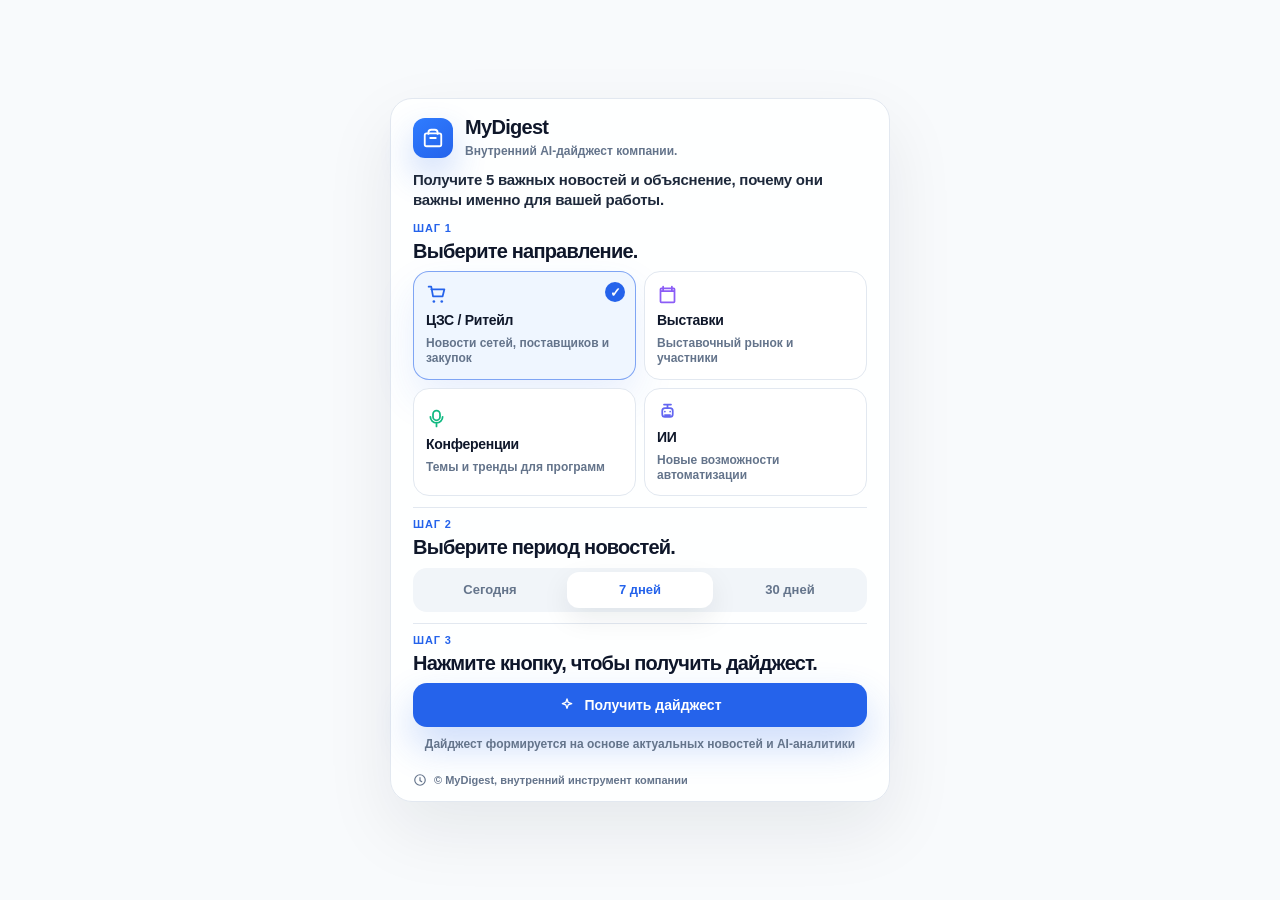
==== commit 0143ae0c: "Improve digest source filtering" ====
--- a/public/index.html
+++ b/public/index.html
@@ -4,589 +4,942 @@
   <meta charset="utf-8" />
   <meta name="viewport" content="width=device-width, initial-scale=1" />
   <title>MyDigest</title>
-  <link rel="preconnect" href="https://fonts.googleapis.com">
-  <link rel="preconnect" href="https://fonts.gstatic.com" crossorigin>
-  <link href="https://fonts.googleapis.com/css2?family=Inter:opsz,wght@14..32,400;14..32,500;14..32,600;14..32,700;14..32,800;14..32,900&display=swap" rel="stylesheet">
   <style>
     :root {
-      --blue:   #2563eb;
+      --blue: #2563eb;
       --blue-2: #1d4ed8;
-      --ink:    #0f172a;
-      --text:   #1e293b;
-      --muted:  #64748b;
-      --line:   #e2e8f0;
-      --bg:     #f8fafc;
-      --soft:   #f1f5f9;
-      --panel:  #ffffff;
-      --dark:   #07101f;
-      --dark-2: #0c1828;
-      --sh:     0 4px 16px rgba(15,23,42,.07), 0 20px 56px rgba(15,23,42,.06);
-    }
-
-    *, *::before, *::after { box-sizing: border-box; margin: 0; padding: 0; }
-    html, body { width: 100%; height: 100%; }
+      --ink: #0f172a;
+      --text: #1e293b;
+      --muted: #64748b;
+      --line: #e2e8f0;
+      --bg: #f8fafc;
+      --soft: #f1f5f9;
+      --active: #eff6ff;
+      --panel: #ffffff;
+      --shadow: 0 28px 70px rgba(15, 23, 42, .08);
+      --soft-shadow: 0 16px 38px rgba(15, 23, 42, .06);
+      --workspace-bg: url("workspace-bg.jpg");
+    }
+
+    * { box-sizing: border-box; }
+
+    html,
     body {
-      font-family: "Inter", "SF Pro Display", "Segoe UI", system-ui, sans-serif;
-      color: var(--ink); background: var(--dark);
+      width: 100%;
+      height: 100%;
+      min-height: 100%;
+      margin: 0;
+      padding: 0;
+      color: var(--ink);
+      background: var(--bg);
+      font-family: Inter, "SF Pro Display", "Segoe UI", Arial, sans-serif;
       -webkit-font-smoothing: antialiased;
       text-rendering: optimizeLegibility;
-      min-height: 100vh; overflow: hidden;
-    }
-    button, input { font: inherit; cursor: pointer; }
+    }
+
+    body {
+      min-height: 100vh;
+      overflow: hidden;
+    }
+
+    body::before,
+    body::after {
+      content: "";
+      position: fixed;
+      inset: 0;
+      pointer-events: none;
+    }
+
+    body::before {
+      z-index: -2;
+      background:
+        radial-gradient(circle at 72% 8%, rgba(37,99,235,.10), transparent 32%),
+        radial-gradient(circle at 18% 92%, rgba(37,99,235,.06), transparent 30%),
+        var(--workspace-bg) center / cover no-repeat;
+      filter: blur(20px);
+      transform: scale(1.045);
+      opacity: .72;
+    }
+
+    body::after {
+      z-index: -1;
+      background: rgba(248,250,252,.90);
+      backdrop-filter: blur(2px);
+    }
+
+    button,
+    input { font: inherit; }
+
+    button { cursor: pointer; }
     svg { display: block; }
-    .app { width: 100vw; height: 100vh; display: block; }
-    .screen { height: 100vh; }
-
-    /* ══════════════════════════════════════
-       START SCREEN — split layout
-    ══════════════════════════════════════ */
+
+    .app {
+      width: 100vw;
+      height: 100vh;
+      min-height: 100vh;
+      display: block;
+    }
+
+    .screen {
+      height: 100vh;
+      min-height: 100vh;
+    }
+
     .start-screen {
       display: grid;
-      grid-template-columns: 52fr 48fr;
-      height: 100vh;
-      overflow: hidden;
-    }
-
-    /* ── LEFT: dark editorial panel ── */
-    .start-left {
-      position: relative; overflow: hidden;
-      background:
-        radial-gradient(circle at 85% 15%, rgba(37,99,235,.32), transparent 46%),
-        radial-gradient(circle at 12% 88%, rgba(124,58,237,.2), transparent 40%),
-        var(--dark);
-      padding: clamp(28px, 4vh, 52px) clamp(28px, 4vw, 52px);
-      display: flex; flex-direction: column; justify-content: space-between;
-    }
-
-    /* grid dots overlay */
-    .start-left::before {
-      content: ""; position: absolute; inset: 0; pointer-events: none;
-      background-image:
-        linear-gradient(rgba(255,255,255,.038) 1px, transparent 1px),
-        linear-gradient(90deg, rgba(255,255,255,.038) 1px, transparent 1px);
-      background-size: 56px 56px;
-      -webkit-mask-image: radial-gradient(ellipse 80% 80% at 50% 50%, black 15%, transparent 80%);
-      mask-image: radial-gradient(ellipse 80% 80% at 50% 50%, black 15%, transparent 80%);
-    }
-
-    .sl-brand {
-      position: relative; z-index: 1;
-      display: flex; align-items: center; gap: 11px;
-    }
-    .sl-logo {
-      width: 38px; height: 38px; border-radius: 11px;
-      background: linear-gradient(145deg, #3b82f6, var(--blue));
-      display: grid; place-items: center; color: #fff;
-      box-shadow: 0 8px 22px rgba(37,99,235,.38);
-    }
-    .sl-name { color: rgba(255,255,255,.75); font-size: 14px; font-weight: 750; letter-spacing: -.02em; }
-
-    .sl-hero {
-      position: relative; z-index: 1;
-      flex: 1; display: flex; flex-direction: column; justify-content: center;
-      padding: clamp(20px, 4vh, 40px) 0;
-    }
-
-    .sl-label {
-      display: inline-flex; align-items: center; gap: 8px;
-      color: rgba(255,255,255,.35); font-size: 11px; font-weight: 720;
-      letter-spacing: .08em; text-transform: uppercase; margin-bottom: 20px;
-    }
-    .sl-label-dot { width: 6px; height: 6px; border-radius: 50%; background: #60a5fa; box-shadow: 0 0 8px #60a5fa; animation: glow 2.4s ease infinite; }
-    @keyframes glow { 0%,100%{opacity:1} 50%{opacity:.4} }
-
-    .sl-headline {
-      font-size: clamp(3rem, 4.2vw, 5.2rem);
-      font-weight: 900; letter-spacing: -.07em; line-height: .86;
-      color: #fff; margin-bottom: 22px;
-    }
-    .sl-headline .g {
-      background: linear-gradient(125deg, #60a5fa 15%, #a78bfa 55%, #f0abfc 95%);
-      -webkit-background-clip: text; -webkit-text-fill-color: transparent; background-clip: text;
-    }
-
-    .sl-desc {
-      font-size: 15px; line-height: 1.68; font-weight: 430;
-      color: rgba(255,255,255,.42); max-width: 340px;
-    }
-
-    .sl-stats {
-      position: relative; z-index: 1;
-      display: flex; gap: 32px;
-      padding-top: 24px;
-      border-top: 1px solid rgba(255,255,255,.08);
-    }
-    .sl-stat-n { font-size: 26px; font-weight: 900; letter-spacing: -.06em; color: #fff; line-height: 1; margin-bottom: 3px; }
-    .sl-stat-l { font-size: 11px; font-weight: 550; color: rgba(255,255,255,.32); letter-spacing: .02em; line-height: 1.3; }
-
-    /* ── RIGHT: white form panel ── */
-    .start-right {
-      background: var(--panel);
-      overflow-y: auto;
-      padding: clamp(28px, 5vh, 56px) clamp(24px, 4vw, 48px);
-      display: flex; flex-direction: column; justify-content: center; gap: 22px;
-    }
-    .start-right::-webkit-scrollbar { display: none; width: 0; }
-    @supports (scrollbar-width: none) { .start-right { scrollbar-width: none; } }
-
-    .form-label {
-      font-size: 11px; font-weight: 800; letter-spacing: .09em;
-      text-transform: uppercase; color: var(--muted);
-      margin-bottom: 12px;
-    }
-
-    /* per-direction CSS variable sets */
-    .dc-retail { --icon: #2563eb; --icon-bg: rgba(37,99,235,.1); }
-    .dc-expos  { --icon: #7c3aed; --icon-bg: rgba(124,58,237,.1); }
-    .dc-conf   { --icon: #059669; --icon-bg: rgba(5,150,105,.1); }
-    .dc-ai     { --icon: #4f46e5; --icon-bg: rgba(79,70,229,.1); }
-
-    /* direction grid */
-    .direction-grid { display: grid; grid-template-columns: repeat(2, 1fr); gap: 8px; }
+      place-items: center;
+      padding: 14px;
+    }
+
+    .start-shell {
+      width: min(100%, 500px);
+      max-height: calc(100vh - 28px);
+      padding: 18px 22px 14px;
+      border: 1px solid var(--line);
+      border-radius: 22px;
+      background: rgba(255,255,255,.92);
+      box-shadow: var(--shadow);
+    }
+
+    .brand {
+      display: flex;
+      align-items: center;
+      gap: 12px;
+      margin-bottom: 10px;
+    }
+
+    .logo {
+      width: 40px;
+      height: 40px;
+      display: grid;
+      place-items: center;
+      flex: 0 0 auto;
+      border-radius: 12px;
+      background: linear-gradient(145deg, #2f7cff, var(--blue));
+      color: #fff;
+      box-shadow: 0 16px 34px rgba(37,99,235,.24);
+    }
+
+    .brand-title {
+      margin: 0;
+      font-size: 20px;
+      line-height: 1.05;
+      font-weight: 820;
+      letter-spacing: -.035em;
+    }
+
+    .brand-subtitle {
+      margin: 5px 0 0;
+      color: var(--muted);
+      font-size: 12px;
+      line-height: 1.35;
+      font-weight: 560;
+    }
+
+    .start-description {
+      margin: 0 0 12px;
+      max-width: 440px;
+      color: var(--text);
+      font-size: 15px;
+      line-height: 1.38;
+      font-weight: 620;
+      letter-spacing: -.015em;
+    }
+
+    .step {
+      padding: 11px 0;
+      border-top: 1px solid var(--line);
+    }
+
+    .step:first-of-type {
+      padding-top: 0;
+      border-top: 0;
+    }
+
+    .step-label {
+      margin: 0 0 6px;
+      color: var(--blue);
+      font-size: 11px;
+      line-height: 1;
+      font-weight: 850;
+      letter-spacing: .08em;
+      text-transform: uppercase;
+    }
+
+    .step-title {
+      margin: 0 0 9px;
+      color: var(--ink);
+      font-size: 20px;
+      line-height: 1.12;
+      font-weight: 850;
+      letter-spacing: -.04em;
+    }
+
+    .direction-grid {
+      display: grid;
+      grid-template-columns: repeat(2, minmax(0, 1fr));
+      gap: 8px;
+    }
 
     .direction-card {
-      position: relative; min-height: 108px; padding: 14px 13px;
-      border: 1.5px solid var(--line); border-radius: 16px;
-      background: var(--panel); text-align: left; overflow: hidden;
-      transition: border-color .18s, background .18s, box-shadow .18s, transform .18s;
-    }
-    /* left accent */
-    .direction-card::before {
-      content: ""; position: absolute;
-      top: 0; left: 0; bottom: 0; width: 3px;
-      background: var(--icon); opacity: 0;
-      transition: opacity .18s;
-    }
-    .direction-card:hover::before  { opacity: .5; }
-    .direction-card.active::before { opacity: 1; }
+      position: relative;
+      min-height: 88px;
+      padding: 12px;
+      border: 1px solid var(--line);
+      border-radius: 16px;
+      background: #fff;
+      color: var(--text);
+      text-align: left;
+      transition: border-color .18s ease, background .18s ease, box-shadow .18s ease, transform .18s ease;
+    }
 
     .direction-card:hover {
-      transform: translateY(-2px);
-      border-color: rgba(0,0,0,.1);
-      box-shadow: var(--sh);
-    }
+      transform: translateY(-1px);
+      border-color: #cbd5e1;
+      box-shadow: var(--soft-shadow);
+    }
+
     .direction-card.active {
-      border-color: rgba(37,99,235,.5);
-      border-color: color-mix(in srgb, var(--icon) 50%, transparent);
+      border-color: rgba(37,99,235,.55);
       background: var(--active);
-      background: color-mix(in srgb, var(--icon) 6%, white);
-      box-shadow: 0 8px 28px rgba(37,99,235,.15);
-      box-shadow: 0 8px 28px color-mix(in srgb, var(--icon) 15%, transparent);
-    }
-
-    .dir-icon-wrap {
-      width: 32px; height: 32px; border-radius: 9px;
-      display: grid; place-items: center; margin-bottom: 10px;
-      background: var(--icon-bg, var(--soft));
-      transition: background .18s;
-    }
-    .direction-card svg { width: 17px; height: 17px; color: var(--icon); }
-
-    .direction-title { display: block; font-size: 13.5px; font-weight: 820; letter-spacing: -.022em; color: var(--ink); margin-bottom: 3px; }
-    .direction-desc  { display: block; font-size: 11.5px; font-weight: 500; color: var(--muted); line-height: 1.3; }
+      box-shadow: 0 18px 42px rgba(37,99,235,.10);
+    }
+
+    .direction-card svg {
+      width: 21px;
+      height: 21px;
+      margin-bottom: 7px;
+      color: var(--icon);
+    }
+
+    .direction-title {
+      display: block;
+      margin-bottom: 7px;
+      color: var(--ink);
+      font-size: 14px;
+      line-height: 1.2;
+      font-weight: 820;
+      letter-spacing: -.02em;
+    }
+
+    .direction-desc {
+      display: block;
+      color: var(--muted);
+      font-size: 12px;
+      line-height: 1.28;
+      font-weight: 560;
+    }
 
     .selected-check {
-      position: absolute; top: 10px; right: 10px;
-      width: 20px; height: 20px; display: none; place-items: center;
-      border-radius: 50%; background: var(--icon); color: #fff;
-      font-size: 11px; font-weight: 900;
-    }
+      position: absolute;
+      top: 10px;
+      right: 10px;
+      width: 20px;
+      height: 20px;
+      display: none;
+      place-items: center;
+      border-radius: 50%;
+      background: var(--blue);
+      color: #fff;
+      font-size: 13px;
+      font-weight: 900;
+    }
+
     .direction-card.active .selected-check { display: grid; }
 
-    /* period */
     .period-list {
-      display: grid; grid-template-columns: repeat(3, 1fr);
-      gap: 4px; padding: 4px; border-radius: 13px; background: var(--soft);
-    }
-    .period { height: 38px; display: grid; place-items: center; border-radius: 10px; cursor: pointer; color: var(--muted); font-size: 13px; font-weight: 700; transition: background .16s, color .16s, box-shadow .16s; }
-    .period input { position: absolute; opacity: 0; pointer-events: none; }
-    .period:has(input:checked) { background: var(--panel); color: var(--blue); box-shadow: 0 2px 10px rgba(15,23,42,.08), 0 6px 20px rgba(15,23,42,.05); }
-
-    /* primary button */
+      display: grid;
+      grid-template-columns: repeat(3, minmax(0, 1fr));
+      gap: 4px;
+      padding: 4px;
+      border-radius: 14px;
+      background: var(--soft);
+    }
+
+    .period {
+      height: 36px;
+      display: grid;
+      place-items: center;
+      border-radius: 12px;
+      color: var(--muted);
+      font-size: 13px;
+      font-weight: 760;
+      cursor: pointer;
+      transition: background .18s ease, color .18s ease, box-shadow .18s ease;
+    }
+
+    .period input {
+      position: absolute;
+      opacity: 0;
+      pointer-events: none;
+    }
+
+    .period:has(input:checked) {
+      background: #fff;
+      color: var(--blue);
+      box-shadow: 0 10px 28px rgba(15, 23, 42, .08);
+    }
+
     .primary {
-      width: 100%; height: 52px;
-      display: inline-flex; align-items: center; justify-content: center; gap: 10px;
-      border: 0; border-radius: 14px;
-      background: linear-gradient(135deg, var(--blue-2), var(--blue) 55%, #3b82f6);
-      color: #fff; font-size: 15px; font-weight: 820;
-      box-shadow: 0 6px 22px rgba(37,99,235,.36), 0 2px 8px rgba(37,99,235,.2);
-      transition: transform .16s, box-shadow .16s, opacity .16s;
-      letter-spacing: -.01em;
-    }
-    .primary:hover:not(:disabled) { transform: translateY(-2px); box-shadow: 0 14px 32px rgba(37,99,235,.42), 0 4px 12px rgba(37,99,235,.26); }
-    .primary:active:not(:disabled) { transform: none; }
-    .primary:disabled { opacity: .5; box-shadow: none; cursor: wait; transform: none; }
-
-    .form-note { font-size: 12px; color: var(--muted); font-weight: 560; text-align: center; line-height: 1.45; margin-top: 10px; }
-
-    /* ══════════════════════════════════════
-       DIGEST SCREEN
-    ══════════════════════════════════════ */
-    .digest-screen { display: none; grid-template-rows: auto 1fr; background: var(--bg); }
+      width: 100%;
+      height: 44px;
+      display: inline-flex;
+      align-items: center;
+      justify-content: center;
+      gap: 10px;
+      border: 0;
+      border-radius: 14px;
+      background: var(--blue);
+      color: #fff;
+      font-size: 14px;
+      font-weight: 850;
+      box-shadow: 0 18px 38px rgba(37,99,235,.24);
+      transition: transform .18s ease, background .18s ease, box-shadow .18s ease;
+    }
+
+    .primary:hover:not(:disabled) {
+      transform: translateY(-1px);
+      background: var(--blue-2);
+      box-shadow: 0 22px 44px rgba(37,99,235,.28);
+    }
+
+    .primary:disabled {
+      background: #cbd5e1;
+      box-shadow: none;
+      cursor: wait;
+      transform: none;
+    }
+
+    .form-note {
+      margin: 9px 0 0;
+      color: var(--muted);
+      font-size: 12px;
+      line-height: 1.38;
+      font-weight: 650;
+      text-align: center;
+    }
+
+    .copyright {
+      margin-top: 9px;
+      display: flex;
+      align-items: center;
+      gap: 7px;
+      color: var(--muted);
+      font-size: 11px;
+      font-weight: 600;
+    }
+
+    .digest-screen {
+      display: none;
+      grid-template-rows: auto 1fr;
+    }
+
     .app.is-reading .start-screen { display: none; }
     .app.is-reading .digest-screen { display: grid; }
 
-    /* ── HEADER: 3-column ── */
     .digest-header {
-      height: 58px; padding: 0 24px;
-      display: grid; grid-template-columns: auto 1fr auto;
-      align-items: center; gap: 16px;
-      background: var(--dark-2);
-      border-bottom: 1px solid rgba(255,255,255,.07);
-    }
-
-    .header-brand { display: flex; align-items: center; gap: 10px; }
+      height: 54px;
+      padding: 0 32px;
+      display: flex;
+      align-items: center;
+      justify-content: space-between;
+      gap: 22px;
+      border-bottom: 1px solid var(--line);
+      background: rgba(255,255,255,.76);
+      backdrop-filter: blur(18px);
+    }
+
+    .header-brand {
+      display: flex;
+      align-items: center;
+      gap: 12px;
+      min-width: 0;
+    }
+
     .header-logo {
-      width: 30px; height: 30px; border-radius: 9px;
-      background: linear-gradient(145deg, #3b82f6, var(--blue));
-      display: grid; place-items: center; color: #fff;
-    }
-    .header-name { color: rgba(255,255,255,.82); font-size: 14px; font-weight: 820; letter-spacing: -.025em; }
-
-    .header-center {
-      display: flex; flex-direction: column; align-items: center; gap: 4px;
-    }
-    .dots { display: flex; justify-content: center; gap: 7px; }
-    .dot { width: 7px; height: 7px; padding: 0; border: 0; border-radius: 50%; background: rgba(255,255,255,.2); cursor: pointer; transition: background .18s, transform .18s, width .18s; }
-    .dot.active { background: #60a5fa; transform: scale(1.3); }
-    .digest-meta { color: rgba(255,255,255,.3); font-size: 11px; font-weight: 620; letter-spacing: .01em; }
-
-    .header-actions { display: flex; align-items: center; gap: 8px; }
+      width: 30px;
+      height: 30px;
+      border-radius: 10px;
+    }
+
+    .header-name {
+      color: var(--ink);
+      font-size: 15px;
+      font-weight: 850;
+      letter-spacing: -.03em;
+    }
+
+    .digest-meta {
+      margin-left: 8px;
+      color: var(--muted);
+      font-size: 12px;
+      font-weight: 720;
+    }
+
+    .secondary {
+      height: 36px;
+      padding: 0 14px;
+      border: 1px solid var(--line);
+      border-radius: 12px;
+      background: #fff;
+      color: var(--blue);
+      font-size: 12px;
+      font-weight: 820;
+      box-shadow: var(--soft-shadow);
+      transition: border-color .18s ease, transform .18s ease;
+    }
+
+    .secondary:hover {
+      border-color: rgba(37,99,235,.4);
+      transform: translateY(-1px);
+    }
+
+    .digest-workspace {
+      width: min(100%, 1040px);
+      margin: 0 auto;
+      height: calc(100vh - 54px);
+      padding: 14px 22px 12px;
+      overflow: hidden;
+      display: grid;
+      grid-template-rows: auto auto minmax(0, 1fr) auto;
+    }
+
+    .digest-intro {
+      margin-bottom: 10px;
+      display: grid;
+      gap: 6px;
+    }
+
+    .digest-intro h1 {
+      margin: 0;
+      color: var(--ink);
+      font-size: 24px;
+      line-height: 1.12;
+      font-weight: 850;
+      letter-spacing: -.045em;
+    }
+
+    .digest-intro p {
+      margin: 0;
+      max-width: 720px;
+      color: var(--muted);
+      font-size: 13px;
+      line-height: 1.35;
+      font-weight: 560;
+    }
+
+    .topic-card {
+      display: none !important;
+      margin-bottom: 10px;
+      padding: 11px 14px;
+      display: flex;
+      align-items: flex-start;
+      gap: 14px;
+      border: 1px solid #bfdbfe;
+      border-radius: 18px;
+      background: linear-gradient(135deg, #eff6ff, #fff);
+      box-shadow: 0 12px 34px rgba(37,99,235,.08);
+    }
+
+    .topic-icon {
+      width: 34px;
+      height: 34px;
+      display: grid;
+      place-items: center;
+      flex: 0 0 auto;
+      border-radius: 12px;
+      background: #dbeafe;
+      color: var(--blue);
+    }
+
+    .topic-card strong {
+      display: block;
+      margin-bottom: 4px;
+      color: var(--blue);
+      font-size: 12px;
+      font-weight: 850;
+    }
+
+    .topic-card p {
+      margin: 0;
+      color: var(--text);
+      font-size: 14px;
+      line-height: 1.35;
+      font-weight: 650;
+    }
+
+    .toolbar {
+      margin-bottom: 10px;
+      display: grid;
+      grid-template-columns: auto 1fr auto;
+      align-items: center;
+      gap: 22px;
+    }
+
+    .news-count {
+      color: var(--ink);
+      font-size: 13px;
+      font-weight: 850;
+      letter-spacing: -.015em;
+    }
+
+    .dots {
+      display: flex;
+      justify-content: center;
+      gap: 10px;
+    }
+
+    .dot {
+      width: 8px;
+      height: 8px;
+      padding: 0;
+      border: 0;
+      border-radius: 50%;
+      background: #cbd5e1;
+    }
+
+    .dot.active { background: var(--blue); }
+
+    .arrows {
+      display: flex;
+      gap: 10px;
+    }
 
     .arrow {
-      width: 34px; height: 34px; display: grid; place-items: center;
-      border: 1px solid rgba(255,255,255,.13); border-radius: 10px;
-      background: rgba(255,255,255,.06); color: rgba(255,255,255,.5);
-      transition: border-color .15s, background .15s, color .15s, transform .15s;
-    }
-    .arrow:hover:not(:disabled) { border-color: rgba(255,255,255,.28); background: rgba(255,255,255,.1); color: #fff; transform: translateY(-1px); }
-    .arrow.next { border-color: rgba(96,165,250,.4); color: #60a5fa; }
-    .arrow:disabled { opacity: .28; cursor: not-allowed; transform: none; }
-
-    .secondary {
-      height: 34px; padding: 0 14px; border: 1px solid rgba(255,255,255,.14);
-      border-radius: 9px; background: rgba(255,255,255,.07);
-      color: rgba(255,255,255,.72); font-size: 12.5px; font-weight: 720;
-      transition: border-color .14s, background .14s, transform .14s;
-    }
-    .secondary:hover { border-color: rgba(255,255,255,.26); background: rgba(255,255,255,.11); transform: translateY(-1px); }
-
-    /* ── WORKSPACE ── */
-    .digest-workspace {
-      width: min(100%, 1040px); margin: 0 auto;
-      height: calc(100vh - 58px);
-      padding: 14px 24px 14px; overflow: hidden;
+      width: 38px;
+      height: 38px;
       display: grid;
-      grid-template-rows: auto minmax(0, 1fr) auto;
-    }
-
-    /* simplified topic bar */
-    .topic-card {
-      margin-bottom: 10px; padding: 9px 14px;
-      display: flex; align-items: center; gap: 10px;
-      border: 1px solid var(--line); border-radius: 12px;
-      background: var(--panel); font-size: 13px; font-weight: 600; color: var(--text);
-      box-shadow: 0 1px 4px rgba(15,23,42,.04);
-    }
-    .topic-icon { width: 22px; height: 22px; display: grid; place-items: center; flex-shrink: 0; color: var(--blue); }
-    .topic-card strong { color: var(--blue); font-size: 10.5px; font-weight: 840; letter-spacing: .06em; text-transform: uppercase; margin-right: 8px; }
-    .topic-card p { margin: 0; font-size: 14.5px; line-height: 1.45; font-weight: 560; color: var(--text); }
-
-    /* toolbar — hidden because we moved dots+arrows to header */
-    .toolbar { display: none; }
-    .news-count { display: none; }
-
-    .content { min-height: 0; overflow: hidden; }
-
-    /* ── NEWS CARD ── */
-    .card, .state-card {
-      width: 100%; border: 1px solid var(--line);
-      border-radius: 22px; background: var(--panel);
-      box-shadow: var(--sh);
-    }
+      place-items: center;
+      border: 1px solid var(--line);
+      border-radius: 14px;
+      background: #fff;
+      color: var(--muted);
+      box-shadow: var(--soft-shadow);
+      transition: border-color .18s ease, color .18s ease, transform .18s ease;
+    }
+
+    .arrow:hover:not(:disabled) {
+      border-color: var(--blue);
+      color: var(--blue);
+      transform: translateY(-1px);
+    }
+
+    .arrow.next {
+      border-color: var(--blue);
+      color: var(--blue);
+    }
+
+    .arrow:disabled {
+      opacity: .42;
+      cursor: not-allowed;
+      transform: none;
+    }
+
+    .content {
+      min-height: 0;
+      overflow: hidden;
+    }
+
+    .card,
+    .state-card {
+      width: 100%;
+      border: 1px solid var(--line);
+      border-radius: 20px;
+      background: rgba(255,255,255,.96);
+      box-shadow: var(--shadow);
+    }
+
     .card {
-      min-height: 100%;
-      padding: 26px 34px 22px;
-      animation: slideUp .28s cubic-bezier(.16,1,.3,1) both;
-      display: flex; flex-direction: column;
-    }
-    @keyframes slideUp { from { opacity: 0; } to { opacity: 1; } }
+      height: 100%;
+      min-height: 0;
+      padding: 18px 26px 16px;
+      animation: fadeIn .22s ease both;
+      overflow: hidden;
+    }
+
+    @keyframes fadeIn {
+      from { opacity: 0; transform: translateY(6px); }
+      to { opacity: 1; transform: translateY(0); }
+    }
 
     .news-title {
-      margin: 0 0 14px; max-width: 960px;
+      margin: 0 0 10px;
+      max-width: 900px;
       color: var(--ink);
-      font-size: clamp(32px, 3.2vw, 54px);
-      line-height: 1.08; font-weight: 900; letter-spacing: -.02em;
-      overflow-wrap: break-word;
+      font-size: clamp(27px, 2.2vw, 38px);
+      line-height: 1.08;
+      font-weight: 880;
+      letter-spacing: -.055em;
       text-wrap: balance;
     }
 
     .source-row {
-      margin-bottom: 18px; padding-bottom: 14px;
-      display: flex; align-items: center; justify-content: space-between; gap: 18px;
+      margin-bottom: 12px;
+      padding-bottom: 10px;
+      display: flex;
+      align-items: center;
+      justify-content: space-between;
+      gap: 18px;
       border-bottom: 1px solid var(--line);
-      color: var(--muted); font-size: 13.5px; font-weight: 640; flex-shrink: 0;
-    }
-    .source-left { display: flex; align-items: center; gap: 9px; min-width: 0; }
-    .source-left strong { color: var(--ink); font-weight: 820; }
-    .source-link { color: var(--blue); font-size: 14px; font-weight: 820; text-decoration: none; white-space: nowrap; }
+      color: var(--muted);
+      font-size: 12px;
+      font-weight: 680;
+    }
+
+    .source-left {
+      display: flex;
+      align-items: center;
+      gap: 10px;
+      min-width: 0;
+    }
+
+    .source-left strong {
+      color: var(--ink);
+      font-weight: 850;
+    }
+
+    .source-link {
+      color: var(--blue);
+      font-size: 13px;
+      font-weight: 850;
+      text-decoration: none;
+      white-space: nowrap;
+    }
+
     .source-link:hover { text-decoration: underline; }
 
-    /* ── INSIGHT — DARK ── */
     .insight-block {
-      flex-shrink: 0;
-      margin-bottom: 16px; padding: 15px 18px;
-      display: grid; grid-template-columns: auto 1fr; gap: 14px;
+      margin-bottom: 12px;
+      padding: 11px 14px;
+      display: grid;
+      grid-template-columns: auto 1fr;
+      gap: 13px;
+      border: 1px solid #bfdbfe;
       border-radius: 16px;
-      background: var(--ink);
-      border: 0;
-    }
+      background: #eff6ff;
+    }
+
     .insight-icon {
-      width: 30px; height: 30px; flex-shrink: 0;
-      display: grid; place-items: center;
-      border-radius: 9px;
-      background: rgba(96,165,250,.14); color: #60a5fa;
-    }
+      width: 30px;
+      height: 30px;
+      display: grid;
+      place-items: center;
+      border-radius: 11px;
+      background: #dbeafe;
+      color: var(--blue);
+    }
+
     .block-kicker {
-      margin: 0 0 6px; font-size: 11px; font-weight: 840;
-      letter-spacing: .07em; text-transform: uppercase; color: #93c5fd; line-height: 1;
-    }
+      margin: 0 0 5px;
+      color: var(--blue);
+      font-size: 12px;
+      line-height: 1;
+      font-weight: 850;
+      letter-spacing: .01em;
+    }
+
     .insight-text {
-      margin: 0; font-size: 16px; line-height: 1.52;
-      font-weight: 560; color: rgba(255,255,255,.9);
-    }
-
-    /* ── NEWS BODY ── */
-    .news-block { flex: 1; }
-    .news-block h3 { margin: 0 0 9px; font-size: 15px; font-weight: 820; letter-spacing: -.022em; color: var(--ink); }
-    .news-text { color: var(--text); font-size: 16px; line-height: 1.65; font-weight: 430; max-width: 840px; }
-    .news-text p { margin: 0 0 10px; }
+      margin: 0;
+      max-width: 820px;
+      color: var(--ink);
+      font-size: 15px;
+      line-height: 1.4;
+      font-weight: 640;
+    }
+
+    .news-block {
+      padding-top: 2px;
+    }
+
+    .news-block h3 {
+      margin: 0 0 7px;
+      color: var(--ink);
+      font-size: 14px;
+      font-weight: 850;
+      letter-spacing: -.02em;
+    }
+
+    .news-text {
+      max-width: 820px;
+      color: var(--text);
+      font-size: 14px;
+      line-height: 1.4;
+      font-weight: 500;
+    }
+
+    .news-text p {
+      margin: 0 0 6px;
+    }
+
     .news-text p:last-child { margin-bottom: 0; }
 
-    /* ── CARD FOOTER ── */
     .card-footer {
-      flex-shrink: 0;
-      margin-top: 16px; padding-top: 13px;
+      margin-top: 10px;
+      padding-top: 9px;
+      display: flex;
+      align-items: center;
+      justify-content: space-between;
+      gap: 18px;
       border-top: 1px solid var(--line);
-      display: flex; align-items: center; justify-content: space-between; gap: 16px;
-      color: var(--muted); font-size: 13px; font-weight: 650;
-    }
-    .badges { display: flex; gap: 6px; }
-    .badge { padding: 5px 12px; border-radius: 999px; background: var(--soft); border: 1px solid var(--line); color: var(--text); font-size: 12px; font-weight: 760; }
-
-    /* ── BOTTOM NAV ── */
+      color: var(--muted);
+      font-size: 12px;
+      font-weight: 720;
+    }
+
+    .badges {
+      display: flex;
+      align-items: center;
+      gap: 8px;
+      flex-wrap: wrap;
+    }
+
+    .badge {
+      padding: 6px 9px;
+      border-radius: 999px;
+      background: var(--active);
+      color: var(--blue);
+      font-size: 11px;
+      font-weight: 850;
+    }
+
     .bottom-nav {
-      margin-top: 10px;
-      padding: 0 34px; /* match card's horizontal padding */
-      display: grid; grid-template-columns: auto 1fr auto;
-      align-items: center; gap: 12px;
-    }
+      margin-top: 9px;
+      display: grid;
+      grid-template-columns: 1fr auto 1fr;
+      align-items: center;
+      gap: 14px;
+    }
+
     .bottom-button {
-      height: 46px; padding: 0 22px;
-      border: 1px solid var(--line); border-radius: 12px;
-      background: var(--panel); color: var(--ink);
-      font-size: 15px; font-weight: 720;
-      box-shadow: 0 1px 4px rgba(15,23,42,.05);
-      transition: border-color .14s, transform .14s, box-shadow .14s;
-    }
-    .bottom-button:hover:not(:disabled) { transform: translateY(-1px); box-shadow: var(--sh); }
-    .bottom-button:last-child { color: var(--blue); border-color: rgba(37,99,235,.32); }
-    .bottom-button:disabled { opacity: .3; cursor: not-allowed; }
-    .bottom-counter { color: var(--muted); font-size: 15px; font-weight: 720; text-align: center; }
-
-    /* ── STATES ── */
-    .state-card { min-height: 0; display: grid; place-items: center; padding: 34px; }
-    .state-inner { max-width: 430px; text-align: center; }
-    .state-icon { width: 92px; height: 92px; margin: 0 auto 22px; display: grid; place-items: center; color: var(--blue); }
-    .state-card h2 { margin: 0 0 10px; color: var(--ink); font-size: 22px; font-weight: 880; letter-spacing: -.04em; line-height: 1.2; }
-    .state-card p  { margin: 0 0 22px; color: var(--muted); font-size: 15px; font-weight: 470; line-height: 1.55; }
-    .retry { width: auto; min-width: 168px; padding: 0 20px; }
-    .spinner { width: 64px; height: 64px; border: 6px solid #dbeafe; border-top-color: var(--blue); border-radius: 50%; animation: spin 1s linear infinite; }
-    @keyframes spin { to { transform: rotate(360deg); } }
-
-    /* ── DIGEST INTRO (hidden, moved info to header) ── */
-    .digest-intro { display: none; }
-
-    /* ── RESPONSIVE ── */
-    @media (max-width: 768px) {
-      .start-screen { grid-template-columns: 1fr; grid-template-rows: auto 1fr; }
-      .start-left { min-height: 0; padding: 20px 20px 16px; justify-content: flex-start; gap: 12px; }
-      .sl-hero { padding: 0; flex: 0; }
-      .sl-headline { font-size: 2.2rem; }
-      .sl-desc, .sl-stats { display: none; }
-      .start-right { padding: 20px; justify-content: flex-start; }
-      .digest-header { padding: 0 16px; }
+      height: 44px;
+      padding: 0 22px;
+      border: 1px solid var(--line);
+      border-radius: 12px;
+      background: #fff;
+      color: var(--ink);
+      font-size: 14px;
+      font-weight: 760;
+      box-shadow: var(--soft-shadow);
+    }
+
+    .bottom-button:last-child {
+      justify-self: end;
+      color: var(--blue);
+      border-color: rgba(37,99,235,.35);
+    }
+
+    .bottom-button:disabled {
+      opacity: .42;
+      cursor: not-allowed;
+    }
+
+    .bottom-counter {
+      color: var(--muted);
+      font-size: 14px;
+      font-weight: 760;
+    }
+
+    .state-card {
+      min-height: 0;
+      display: grid;
+      place-items: center;
+      padding: 34px;
+    }
+
+    .state-inner {
+      max-width: 430px;
+      text-align: center;
+    }
+
+    .state-icon {
+      width: 92px;
+      height: 92px;
+      margin: 0 auto 22px;
+      display: grid;
+      place-items: center;
+      color: var(--blue);
+    }
+
+    .state-card h2 {
+      margin: 0 0 10px;
+      color: var(--ink);
+      font-size: 22px;
+      line-height: 1.2;
+      font-weight: 850;
+      letter-spacing: -.035em;
+    }
+
+    .state-card p {
+      margin: 0 0 22px;
+      color: var(--muted);
+      font-size: 15px;
+      line-height: 1.55;
+      font-weight: 560;
+    }
+
+    .retry {
+      width: auto;
+      min-width: 168px;
+      padding: 0 18px;
+    }
+
+    .spinner {
+      width: 72px;
+      height: 72px;
+      border: 7px solid #dbeafe;
+      border-top-color: var(--blue);
+      border-radius: 50%;
+      animation: spin 1s linear infinite;
+    }
+
+    @keyframes spin {
+      to { transform: rotate(360deg); }
+    }
+
+    @media (max-width: 760px) {
+      .start-screen { padding: 18px; }
+      .start-shell { padding: 24px 20px 18px; }
+      .direction-grid { grid-template-columns: 1fr; }
+      .digest-header { padding: 0 18px; }
       .digest-meta { display: none; }
-      .digest-workspace { padding: 12px 16px 12px; }
-      .card { padding: 16px 18px 14px; }
-      .news-title { font-size: 26px; }
-      .source-row, .card-footer, .bottom-nav { flex-direction: column; align-items: flex-start; display: flex; }
-      .bottom-button:last-child { align-self: stretch; justify-self: stretch; }
+      .digest-workspace { padding: 22px 18px 26px; }
+      .toolbar { grid-template-columns: 1fr auto; }
+      .dots { order: 3; grid-column: 1 / -1; }
+      .card { padding: 24px 20px 20px; }
+      .news-title { font-size: 32px; }
+      .source-row,
+      .card-footer,
+      .bottom-nav { align-items: flex-start; flex-direction: column; display: flex; }
+      .bottom-button:last-child { justify-self: stretch; }
       .bottom-button { width: 100%; }
     }
   </style>
 </head>
 <body>
   <main class="app is-select" id="app">
-
-    <!-- ══ START SCREEN ══ -->
     <section class="screen start-screen" aria-label="Получение дайджеста">
-
-      <!-- Left: editorial panel -->
-      <div class="start-left">
-        <div class="sl-brand">
-          <div class="sl-logo">
-            <svg width="18" height="18" viewBox="0 0 24 24" fill="none">
+      <div class="start-shell">
+        <div class="brand">
+          <div class="logo" aria-hidden="true">
+            <svg width="22" height="22" viewBox="0 0 24 24" fill="none">
               <path d="M7 7.5V6a3 3 0 0 1 3-3h4a3 3 0 0 1 3 3v1.5" stroke="currentColor" stroke-width="2" stroke-linecap="round"/>
               <path d="M5 7h14a2 2 0 0 1 2 2v10a2 2 0 0 1-2 2H5a2 2 0 0 1-2-2V9a2 2 0 0 1 2-2Z" stroke="currentColor" stroke-width="2"/>
               <path d="M9 12h6" stroke="currentColor" stroke-width="2" stroke-linecap="round"/>
             </svg>
           </div>
-          <span class="sl-name">MyDigest</span>
-        </div>
-
-        <div class="sl-hero">
-          <div class="sl-label">
-            <span class="sl-label-dot"></span>
-            Внутренний AI-дайджест
-          </div>
-          <h1 class="sl-headline">
-            Важные<br>
-            новости.<br>
-            <span class="g">Без лишнего.</span>
-          </h1>
-          <p class="sl-desc">AI-дайджест, который объясняет почему новости важны именно для вашей работы — не пересказ, а рабочий сигнал.</p>
-        </div>
-
-        <div class="sl-stats">
           <div>
-            <div class="sl-stat-n">5</div>
-            <div class="sl-stat-l">новостей<br>в дайджесте</div>
-          </div>
-          <div>
-            <div class="sl-stat-n">4</div>
-            <div class="sl-stat-l">направления<br>со своими источниками</div>
-          </div>
-          <div>
-            <div class="sl-stat-n">&lt;30с</div>
-            <div class="sl-stat-l">до готового<br>дайджеста</div>
+            <h1 class="brand-title">MyDigest</h1>
+            <p class="brand-subtitle">Внутренний AI-дайджест компании.</p>
           </div>
         </div>
-      </div>
-
-      <!-- Right: form panel -->
-      <div class="start-right">
-        <div>
-          <p class="form-label">Направление</p>
+
+        <p class="start-description">Получите 5 важных новостей и объяснение, почему они важны именно для вашей работы.</p>
+
+        <section class="step">
+          <p class="step-label">Шаг 1</p>
+          <h2 class="step-title">Выберите направление.</h2>
           <div class="direction-grid">
-            <button class="direction-card dc-retail active" type="button" data-direction="ЦЗС / Ритейл" data-api-direction="retail">
+            <button class="direction-card active" type="button" data-direction="ЦЗС / Ритейл" data-api-direction="retail" style="--icon:#2563eb">
               <span class="selected-check">✓</span>
-              <div class="dir-icon-wrap" aria-hidden="true">
-                <svg viewBox="0 0 24 24" fill="none"><path d="M6 6h15l-2 8H8L6 3H3" stroke="currentColor" stroke-width="2" stroke-linecap="round" stroke-linejoin="round"/><circle cx="9" cy="20" r="1.5" fill="currentColor"/><circle cx="18" cy="20" r="1.5" fill="currentColor"/></svg>
-              </div>
+              <svg viewBox="0 0 24 24" fill="none"><path d="M6 6h15l-2 8H8L6 3H3" stroke="currentColor" stroke-width="2" stroke-linecap="round" stroke-linejoin="round"/><circle cx="9" cy="20" r="1.5" fill="currentColor"/><circle cx="18" cy="20" r="1.5" fill="currentColor"/></svg>
               <span class="direction-title">ЦЗС / Ритейл</span>
               <span class="direction-desc">Новости сетей, поставщиков и закупок</span>
             </button>
-            <button class="direction-card dc-expos" type="button" data-direction="Выставки" data-api-direction="exhibitions">
+            <button class="direction-card" type="button" data-direction="Выставки" data-api-direction="exhibitions" style="--icon:#8b5cf6">
               <span class="selected-check">✓</span>
-              <div class="dir-icon-wrap" aria-hidden="true">
-                <svg viewBox="0 0 24 24" fill="none"><path d="M7 3v4M17 3v4M4 8h16M5 5h14a1 1 0 0 1 1 1v14a1 1 0 0 1-1 1H5a1 1 0 0 1-1-1V6a1 1 0 0 1 1-1Z" stroke="currentColor" stroke-width="2" stroke-linecap="round"/></svg>
-              </div>
+              <svg viewBox="0 0 24 24" fill="none"><path d="M7 3v4M17 3v4M4 8h16M5 5h14a1 1 0 0 1 1 1v14a1 1 0 0 1-1 1H5a1 1 0 0 1-1-1V6a1 1 0 0 1 1-1Z" stroke="currentColor" stroke-width="2" stroke-linecap="round"/></svg>
               <span class="direction-title">Выставки</span>
               <span class="direction-desc">Выставочный рынок и участники</span>
             </button>
-            <button class="direction-card dc-conf" type="button" data-direction="Конференции" data-api-direction="conferences">
+            <button class="direction-card" type="button" data-direction="Конференции" data-api-direction="conferences" style="--icon:#10b981">
               <span class="selected-check">✓</span>
-              <div class="dir-icon-wrap" aria-hidden="true">
-                <svg viewBox="0 0 24 24" fill="none"><path d="M12 14a4 4 0 0 0 4-4V7a4 4 0 0 0-8 0v3a4 4 0 0 0 4 4Z" stroke="currentColor" stroke-width="2"/><path d="M5 10a7 7 0 0 0 14 0M12 17v4" stroke="currentColor" stroke-width="2" stroke-linecap="round"/></svg>
-              </div>
+              <svg viewBox="0 0 24 24" fill="none"><path d="M12 14a4 4 0 0 0 4-4V7a4 4 0 0 0-8 0v3a4 4 0 0 0 4 4Z" stroke="currentColor" stroke-width="2"/><path d="M5 10a7 7 0 0 0 14 0M12 17v4" stroke="currentColor" stroke-width="2" stroke-linecap="round"/></svg>
               <span class="direction-title">Конференции</span>
               <span class="direction-desc">Темы и тренды для программ</span>
             </button>
-            <button class="direction-card dc-ai" type="button" data-direction="ИИ" data-api-direction="ai">
+            <button class="direction-card" type="button" data-direction="ИИ" data-api-direction="ai" style="--icon:#6366f1">
               <span class="selected-check">✓</span>
-              <div class="dir-icon-wrap" aria-hidden="true">
-                <svg viewBox="0 0 24 24" fill="none"><rect x="6" y="8" width="12" height="10" rx="3" stroke="currentColor" stroke-width="2"/><path d="M9 12h.01M15 12h.01M9 16h6M12 4v4M8 4h8" stroke="currentColor" stroke-width="2" stroke-linecap="round"/></svg>
-              </div>
+              <svg viewBox="0 0 24 24" fill="none"><rect x="6" y="8" width="12" height="10" rx="3" stroke="currentColor" stroke-width="2"/><path d="M9 12h.01M15 12h.01M9 16h6M12 4v4M8 4h8" stroke="currentColor" stroke-width="2" stroke-linecap="round"/></svg>
               <span class="direction-title">ИИ</span>
               <span class="direction-desc">Новые возможности автоматизации</span>
             </button>
           </div>
-        </div>
-
-        <div>
-          <p class="form-label">Период</p>
+        </section>
+
+        <section class="step">
+          <p class="step-label">Шаг 2</p>
+          <h2 class="step-title">Выберите период новостей.</h2>
           <div class="period-list">
             <label class="period"><input type="radio" name="period" value="today"><span>Сегодня</span></label>
             <label class="period"><input type="radio" name="period" value="7d" checked><span>7 дней</span></label>
             <label class="period"><input type="radio" name="period" value="30d"><span>30 дней</span></label>
           </div>
-        </div>
-
-        <div>
+        </section>
+
+        <section class="step">
+          <p class="step-label">Шаг 3</p>
+          <h2 class="step-title">Нажмите кнопку, чтобы получить дайджест.</h2>
           <button class="primary" id="generateButton" type="button">
             <svg width="16" height="16" viewBox="0 0 24 24" fill="none"><path d="M12 3l1.8 5.2L19 10l-5.2 1.8L12 17l-1.8-5.2L5 10l5.2-1.8L12 3Z" stroke="currentColor" stroke-width="2" stroke-linejoin="round"/></svg>
-            Получить дайджест
+            <span>Получить дайджест</span>
           </button>
-          <p class="form-note">Формируется из актуальных новостей и AI-аналитики</p>
+          <p class="form-note">Дайджест формируется на основе актуальных новостей и AI-аналитики</p>
+        </section>
+
+        <div class="copyright">
+          <svg width="14" height="14" viewBox="0 0 24 24" fill="none"><circle cx="12" cy="12" r="9" stroke="currentColor" stroke-width="2"/><path d="M12 8v5l3 2" stroke="currentColor" stroke-width="2" stroke-linecap="round"/></svg>
+          <span>© MyDigest, внутренний инструмент компании</span>
         </div>
       </div>
     </section>
 
-    <!-- ══ DIGEST SCREEN ══ -->
     <section class="screen digest-screen" aria-label="Чтение дайджеста">
-
       <header class="digest-header">
         <div class="header-brand">
-          <div class="header-logo">
-            <svg width="15" height="15" viewBox="0 0 24 24" fill="none">
+          <div class="logo header-logo" aria-hidden="true">
+            <svg width="18" height="18" viewBox="0 0 24 24" fill="none">
               <path d="M7 7.5V6a3 3 0 0 1 3-3h4a3 3 0 0 1 3 3v1.5" stroke="currentColor" stroke-width="2" stroke-linecap="round"/>
               <path d="M5 7h14a2 2 0 0 1 2 2v10a2 2 0 0 1-2 2H5a2 2 0 0 1-2-2V9a2 2 0 0 1 2-2Z" stroke="currentColor" stroke-width="2"/>
             </svg>
           </div>
           <span class="header-name">MyDigest</span>
-        </div>
-
-        <div class="header-center">
-          <div class="dots" id="dots"></div>
           <span class="digest-meta" id="digestMeta">ЦЗС / Ритейл · 7 дней</span>
         </div>
-
-        <div class="header-actions">
-          <button class="arrow" id="prevButton" type="button" aria-label="Предыдущая">
-            <svg width="16" height="16" viewBox="0 0 24 24" fill="none"><path d="M15 6l-6 6 6 6" stroke="currentColor" stroke-width="2" stroke-linecap="round" stroke-linejoin="round"/></svg>
-          </button>
-          <button class="arrow next" id="nextButton" type="button" aria-label="Следующая">
-            <svg width="16" height="16" viewBox="0 0 24 24" fill="none"><path d="M9 6l6 6-6 6" stroke="currentColor" stroke-width="2" stroke-linecap="round" stroke-linejoin="round"/></svg>
-          </button>
-          <button class="secondary" id="newDigestButton" type="button">+ Новый</button>
-        </div>
+        <button class="secondary" id="newDigestButton" type="button">+ Новый дайджест</button>
       </header>
 
       <div class="digest-workspace">
-        <!-- hidden: digest-intro row (merged into header) -->
-        <section class="digest-intro" id="summaryText" aria-hidden="true"></section>
+        <section class="digest-intro">
+          <h1 id="summaryText">Мы нашли 5 важных новостей</h1>
+          <p>Ниже — краткий анализ того, почему эти новости важны именно для вашей работы.</p>
+        </section>
 
         <section class="topic-card" id="topicCard">
           <div class="topic-icon" aria-hidden="true">
-            <svg width="14" height="14" viewBox="0 0 24 24" fill="none"><path d="M12 3l1.8 5.2L19 10l-5.2 1.8L12 17l-1.8-5.2L5 10l5.2-1.8L12 3Z" stroke="currentColor" stroke-width="2" stroke-linejoin="round"/></svg>
+            <svg width="21" height="21" viewBox="0 0 24 24" fill="none"><path d="M12 3l1.8 5.2L19 10l-5.2 1.8L12 17l-1.8-5.2L5 10l5.2-1.8L12 3Z" stroke="currentColor" stroke-width="2" stroke-linejoin="round"/></svg>
           </div>
           <div>
-            <strong>Главная тема</strong>
-            <p id="topicText">Мы отобрали главное и связали новости с рабочим контекстом направления.</p>
+            <strong>Главная тема недели.</strong>
+            <p id="topicText">Рынок требует больше проверенных фактов, ясных выводов и связи с рабочим контекстом.</p>
           </div>
         </section>
 
-        <!-- toolbar kept for JS compatibility but hidden via CSS -->
         <div class="toolbar" id="toolbar">
-          <div class="news-count" id="newsCount"></div>
-          <div></div>
-          <div class="arrows"></div>
+          <div class="news-count" id="newsCount">Новость 1 из 5</div>
+          <div class="dots" id="dots"></div>
+          <div class="arrows">
+            <button class="arrow" id="prevButton" type="button" aria-label="Предыдущая новость">
+              <svg width="20" height="20" viewBox="0 0 24 24" fill="none"><path d="M15 6l-6 6 6 6" stroke="currentColor" stroke-width="2" stroke-linecap="round" stroke-linejoin="round"/></svg>
+            </button>
+            <button class="arrow next" id="nextButton" type="button" aria-label="Следующая новость">
+              <svg width="20" height="20" viewBox="0 0 24 24" fill="none"><path d="M9 6l6 6-6 6" stroke="currentColor" stroke-width="2" stroke-linecap="round" stroke-linejoin="round"/></svg>
+            </button>
+          </div>
         </div>
 
         <section class="content" id="content"></section>
 
-        <nav class="bottom-nav" id="bottomNav" aria-label="Навигация">
+        <nav class="bottom-nav" id="bottomNav" aria-label="Навигация по новостям">
           <button class="bottom-button" id="bottomPrevButton" type="button">← Предыдущая</button>
           <span class="bottom-counter" id="bottomCounter">1 из 5</span>
           <button class="bottom-button" id="bottomNextButton" type="button">Следующая →</button>
@@ -596,176 +949,494 @@
   </main>
 
   <script>
-    const DEMO = {
+    const DEMO_FALLBACK = {
       "ЦЗС / Ритейл": [
-        { title:"Сети усиливают требования к устойчивости поставщика.", insight:"Для ЦЗС переговоры всё чаще строятся не только вокруг продукта, но и вокруг логистики, промо-поддержки, маржи и финансовой устойчивости поставщика.", summary:"Крупные ритейлеры усиливают предварительную оценку поставщиков до начала переговоров. Помимо качества продукта, сети запрашивают данные по маржинальности, стабильности поставок и промо-плану. Коммерческая подготовка становится важнее обычной презентации товара.", source:"Retail.ru", url:"https://www.retail.ru/news/fix-price-sredniy-chek-v-kategorii-stm-vyros-na-32-16-aprelya-2024-239891/" },
-        { title:"Онлайн-продажи FMCG продолжают расти быстрее офлайна.", insight:"Для ЦЗС это усиливает значение e-commerce аргументов: поставщику важно показывать готовность к онлайн-каталогу, доставке и работе с данными.", summary:"Покупатели чаще выбирают онлайн-каналы для товаров повседневного спроса. Ритейлеры развивают сервисы доставки и маркетплейс-партнёрства. Для поставщиков это означает рост требований к карточкам товара и скорости реакции на спрос.", source:"Infoline", url:"https://www.retail.ru/news/fix-price-v-2022-godu-kolichestvo-onlayn-zakazov-vyroslo-v-2-3-raza-22-marta-2023-226967/" },
-        { title:"СТМ становится инструментом контроля цены в категориях.", insight:"Для ЦЗС переговоры с поставщиками становятся более коммерческими: сети сравнивают бренд не только по узнаваемости, но и по экономике категории.", summary:"Розничные сети расширяют ассортимент собственных торговых марок. СТМ помогает управлять маржей и закрывать спрос в чувствительных категориях. Внешним поставщикам нужно яснее доказывать добавленную ценность продукта.", source:"Retail.ru", url:"https://www.retail.ru/news/romir-penetratsiya-stm-v-fmcg-chek-dostigla-pochti-99-15-aprelya-2024-239807/" },
-        { title:"Поставщики чаще конкурируют скоростью поставки, а не только ценой.", insight:"Для ЦЗС устойчивость поставок становится отдельным аргументом в переговорах с сетями и категорийными менеджерами.", summary:"В ритейле сохраняется фокус на наличии товара и предсказуемой логистике. Сети смотрят на способность поставщика выдерживать график и быстро закрывать дефицит. Цена всё чаще рассматривается вместе с операционной надёжностью.", source:"Коммерсантъ", url:"https://www.kommersant.ru/gallery/4509704" },
-        { title:"Промо-активность всё сильнее зависит от данных по категории.", insight:"Для ЦЗС повышается ценность поставщиков, которые приходят на переговоры с аналитикой спроса и понятным эффектом для сети.", summary:"Ритейлеры оценивают промо через влияние на маржу, частоту покупки и остатки. Универсальные скидки уступают точечным механикам под категорию. Поставщикам важно объяснять, как акция влияет на экономику полки.", source:"РБК", url:"https://www.retail.ru/rbc/pressreleases/chto-proiskhodit-v-riteyle-v-2025-godu/" }
+        {
+          title: "Сети усиливают требования к устойчивости поставщика.",
+          insight: "Для ЦЗС это означает, что переговоры всё чаще строятся не только вокруг продукта, но и вокруг логистики, промо-поддержки, маржи и финансовой устойчивости поставщика.",
+          summary: "Крупные ритейлеры усиливают предварительную оценку поставщиков ещё до начала переговоров. Помимо качества продукта, сети всё чаще запрашивают данные по маржинальности, стабильности поставок, промо-плану и готовности работать с категорией на длинной дистанции. Это меняет ожидания к поставщикам и делает коммерческую подготовку важнее обычной презентации товара.",
+          source: "Retail.ru",
+          url: "https://www.retail.ru/news/fix-price-sredniy-chek-v-kategorii-stm-vyros-na-32-16-aprelya-2024-239891/"
+        }
       ],
       "Выставки": [
-        { title:"Выставки смещаются от стендов к практическим маршрутам.", insight:"Для выставочных проектов ценность события зависит от полезных встреч, понятной навигации и деловой программы вокруг задач посетителя.", summary:"Участники оценивают выставку не по масштабу экспозиции, а по практической пользе визита. Посетителям важны маршруты, подбор поставщиков и короткие деловые сессии. Роль организатора как навигатора по рынку усиливается.", source:"ExpoMap", url:"https://www.prod-expo.ru/ru/media/news/index.php?id4=19779" },
-        { title:"Экспоненты ждут больше лидов и меньше случайного трафика.", insight:"Для выставочных проектов усиливается роль матчмейкинга, предварительной квалификации посетителей и понятной ценности участия для продаж.", summary:"Компании внимательнее считают отдачу от участия в выставках. Им важны заранее подготовленные встречи и понятный путь от контакта к сделке. Организаторы, управляющие качеством аудитории, получают сильный аргумент при продаже участия.", source:"ExpoMap", url:"https://www.prod-expo.ru/ru/media/news/index.php?id4=19779" },
-        { title:"Деловая программа становится способом удержать профессиональную аудиторию.", insight:"Для выставок контент должен быть встроен в маршрут посетителя и помогать быстро понять рынок, поставщиков и новые решения.", summary:"Профессиональные посетители планируют визит вокруг полезных сессий и коротких отраслевых разборов. Выставка становится местом, где можно быстро собрать картину рынка. Это повышает требования к структуре программы.", source:"WorldFood Moscow", url:"https://www.prod-expo.ru/ru/media/news/index.php?id4=13105" },
-        { title:"Фудовые выставки усиливают фокус на СТМ и поставках для сетей.", insight:"Для выставочных команд это рабочая тема для привлечения экспонентов, которым нужен прямой контакт с закупщиками.", summary:"На продовольственных выставках растёт интерес к собственным маркам и контрактному производству. Участники ищут канал выхода на закупщиков. Закупочные встречи становятся ключевой частью ценности события.", source:"Продэкспо", url:"https://www.prod-expo.ru/ru/media/news/index.php?id4=20739" },
-        { title:"Нон-фуд участники ожидают прикладных сценариев для продаж.", insight:"Для выставок — сигнал развивать форматы, где экспоненты видят конкретные сегменты спроса и закупочные задачи.", summary:"В нон-фуд категориях участникам важны понятные каналы продаж и работа с сетями. Выставка должна помогать быстро найти релевантного партнёра. Чем точнее сегментирована аудитория, тем выше польза участия.", source:"Петерфуд", url:"https://www.prod-expo.ru/ru/media/news/index.php?id4=14273" }
+        {
+          title: "Выставки смещаются от посещения стендов к практическим маршрутам.",
+          insight: "Для выставочных проектов это сигнал, что ценность события всё сильнее зависит от полезных встреч, понятной навигации и деловой программы вокруг конкретных задач посетителя.",
+          summary: "Участники отраслевых событий всё чаще оценивают выставку не по масштабу экспозиции, а по практической пользе визита. Посетителям важны заранее собранные маршруты, подбор поставщиков, короткие деловые сессии и возможность быстро найти нужные контакты. Это усиливает роль организатора как навигатора по рынку, а не только продавца площади.",
+          source: "ExpoMap",
+          url: "https://www.prod-expo.ru/ru/media/news/index.php?id4=19779"
+        }
       ],
       "Конференции": [
-        { title:"Практическая регуляторика остаётся самой ценной темой для аудитории.", insight:"Это показывает спрос на программы, где регуляторные изменения объясняются через кейсы и понятный контекст для участников рынка.", summary:"Участникам важны изменения правил, разборы ошибок и практические последствия для бизнеса. Аудитория ожидает прикладного контекста: какие документы меняются, где возникают риски. Такие темы напрямую связаны с деньгами и устойчивостью компаний.", source:"Vademecum", url:"https://medvestnik.ru/content/articles/ot-zvonka-do-chernogo-lebedya-kak-kliniki-vyjivaut-v-omnikanalnom-haose.html" },
-        { title:"Медицинские организации обсуждают эффективность управления клиникой.", insight:"Для конференций — потенциальный трек про экономику клиники, загрузку врачей, пациентский сервис и цифровые инструменты управления.", summary:"Руководители медицинских организаций смотрят на клинику как на систему процессов. В фокусе — загрузка специалистов, повторные визиты и контроль расходов. Такая повестка подходит для практических разборов с управленцами.", source:"Медвестник", url:"https://medvestnik.ru/content/news/kak-ostanovit-ubytki-chastnoi-kliniki.html" },
-        { title:"Качество и соответствие требованиям — рыночное преимущество.", insight:"Для конференционного направления — тема для программы о контроле качества, документах и доверии к производителям.", summary:"Регуляторные требования влияют на сроки, партнёрства и доступ к рынку. Компании рассматривают качество как часть конкурентной позиции. Участникам нужны понятные разборы изменений и практические кейсы.", source:"GxP News", url:"https://pharmvestnik.ru/content/articles/vrachebnaya-promociya-pod-periskopom.html" },
-        { title:"Цифровизация медицины должна показывать измеримый эффект.", insight:"Для конференций — спрос на сессии с реальными кейсами, как цифровые решения сокращают ручную работу и повышают прозрачность.", summary:"Медицинские организации оценивают цифровые решения через практическую пользу. Важен понятный эффект для врачей, администраторов и пациентов. Прикладные кейсы и честные разборы внедрения особенно ценны для аудитории.", source:"Фармвестник", url:"https://pharmvestnik.ru/content/news/veronika-borovleva-u-nas-s-medicinskim-soobshestvom-obshaya-bol-nekomplaentnye-pacienty.html" },
-        { title:"Производители медизделий ждут ясности по правилам обращения.", insight:"Поддерживает интерес к форматам, где регуляторы, производители и дистрибуторы обсуждают требования на языке практики.", summary:"Рынок медизделий чувствителен к изменениям в регистрации, маркировке и контроле обращения продукции. Участникам важны сроки, документы и типовые ошибки. Конференционная программа может закрывать эту потребность.", source:"Росздравнадзор", url:"https://www.roszdravnadzor.gov.ru/spec/medproducts/control" }
+        {
+          title: "Практическая регуляторика остаётся самой ценной темой для аудитории.",
+          insight: "Для конференционного направления это показывает спрос на программы, где регуляторные изменения объясняются через кейсы, ошибки компаний и понятный контекст для участников рынка.",
+          summary: "В медицинских и фармацевтических направлениях участникам важны изменения правил, разборы ошибок и практические последствия для бизнеса. Аудитория ожидает не общих лекций, а прикладного контекста: какие документы меняются, где возникают риски, как это влияет на сроки, доступ к рынку и операционную работу. Такие темы сохраняют высокий интерес, потому что напрямую связаны с деньгами и устойчивостью компаний.",
+          source: "Vademecum",
+          url: "https://medvestnik.ru/content/articles/ot-zvonka-do-chernogo-lebedya-kak-kliniki-vyjivaut-v-omnikanalnom-haose.html"
+        }
       ],
       "ИИ": [
-        { title:"AI-агенты переходят от экспериментов к рабочим процессам.", insight:"Ценность ИИ смещается от генерации текста к инструментам, встроенным в документы, поиск и ежедневные операции сотрудников.", summary:"Новые AI-инструменты подключаются к рабочим системам и корпоративным документам. Компании оценивают ИИ по способности сокращать время на обработку информации. Внутренние AI-продукты должны давать проверенный результат в рабочем сценарии.", source:"OpenAI", url:"https://openai.com/business/workspace-agents/" },
-        { title:"Компании встраивают AI-поиск в корпоративные знания.", insight:"Растёт ценность внутренних инструментов, которые быстро находят проверенную информацию и сокращают ручную работу с документами.", summary:"AI-поиск используется как слой поверх корпоративных баз знаний и рабочих систем. Пользователь ожидает ответ с источником и возможностью проверить материал. Это приближает AI-инструменты к ежедневной операционной работе.", source:"Microsoft", url:"https://www.microsoft.com/en-us/microsoft-cloud/blog/2026/05/19/accelerating-agentic-ai-from-experimentation-to-business-impact/" },
-        { title:"AI-агенты требуют контроля источников и прав доступа.", insight:"Для внутренних AI-продуктов — необходимость прозрачных источников, ограничений доступа и понятного качества ответа.", summary:"Когда AI-инструмент начинает искать и анализировать материалы, растёт значение контроля. Компании обращают внимание на происхождение данных и проверку результата. Без этого AI остаётся экспериментом, а не рабочим инструментом.", source:"Anthropic", url:"https://www.anthropic.com/news/integrations" },
-        { title:"ИИ смещается от генерации контента к автоматизации процессов.", insight:"Сигнал смотреть на ИИ через экономию времени в конкретных задачах: мониторинг, подготовка материалов, анализ источников.", summary:"На первый план выходят сценарии, где система подключается к процессам, собирает данные и помогает принять решение быстрее. Спрос на продукты, встроенные в ежедневный рабочий контекст, растёт.", source:"OpenAI", url:"https://openai.com/business/workspace-agents/" },
-        { title:"AI-инфраструктура становится отдельным направлением инвестиций.", insight:"Внедрение ИИ требует не только интерфейса, но и устойчивой архитектуры данных, источников и безопасности.", summary:"Крупные технологические компании развивают инфраструктуру для AI-агентов и корпоративных сценариев. Рынок переходит от демонстраций к промышленному использованию. Для внутренних продуктов важны стабильность и доверие к результату.", source:"NVIDIA", url:"https://blogs.nvidia.com/blog/ai-agents/" }
+        {
+          title: "AI-агенты переходят от экспериментов к рабочим процессам.",
+          insight: "Для компании это означает, что ценность ИИ смещается от генерации текста к инструментам, которые встроены в документы, поиск, аналитику и ежедневные операции сотрудников.",
+          summary: "Новые AI-инструменты всё чаще подключаются к данным, рабочим системам и корпоративным документам. Компании начинают оценивать ИИ не по эффекту новизны, а по способности сокращать время на поиск, обработку информации и подготовку решений. Это делает внутренние AI-продукты более прикладными: они должны давать проверенный результат в конкретном рабочем сценарии.",
+          source: "OpenAI",
+          url: "https://openai.com/business/workspace-agents/"
+        }
       ]
     };
 
-    const state = { direction:"ЦЗС / Ритейл", apiDirection:"retail", current:0, updatedAt:new Date(), items:[] };
-
-    const periodInputs     = [...document.querySelectorAll("input[name='period']")];
+    const state = {
+      direction: "ЦЗС / Ритейл",
+      apiDirection: "retail",
+      current: 0,
+      visibleLimit: 5,
+      updatedAt: new Date(),
+      items: []
+    };
+
+    function demoItemsForDirection(directionName) {
+      const lists = {
+        "ЦЗС / Ритейл": [
+          DEMO_FALLBACK["ЦЗС / Ритейл"][0],
+          {
+            title: "Онлайн-продажи FMCG продолжают расти быстрее офлайна.",
+            insight: "Для ЦЗС это усиливает значение e-commerce аргументов: поставщику важно показывать не только товар, но и готовность к онлайн-каталогу, доставке, промо и работе с данными.",
+            summary: "Покупатели всё чаще выбирают удобные онлайн-каналы для товаров повседневного спроса. Ритейлеры развивают собственные сервисы доставки, маркетплейс-партнёрства и быстрые форматы заказа. Для поставщиков это означает рост требований к карточкам товара, остаткам, логистике и скорости реакции на спрос.",
+            source: "Infoline",
+            url: "https://www.retail.ru/news/fix-price-v-2022-godu-kolichestvo-onlayn-zakazov-vyroslo-v-2-3-raza-22-marta-2023-226967/"
+          },
+          {
+            title: "СТМ становится инструментом контроля цены в категориях.",
+            insight: "Для ЦЗС это делает переговоры с поставщиками более коммерческими: сети будут сравнивать бренд не только по узнаваемости, но и по экономике категории рядом с собственной маркой.",
+            summary: "Розничные сети продолжают расширять ассортимент собственных торговых марок. СТМ помогает удерживать цену, управлять маржей и закрывать спрос в чувствительных категориях. Это меняет позицию внешних поставщиков: им нужно яснее доказывать добавленную ценность продукта.",
+            source: "Retail.ru",
+            url: "https://www.retail.ru/news/romir-penetratsiya-stm-v-fmcg-chek-dostigla-pochti-99-15-aprelya-2024-239807/"
+          },
+          {
+            title: "Поставщики чаще конкурируют скоростью поставки, а не только ценой.",
+            insight: "Для ЦЗС это означает, что устойчивость поставок становится отдельным аргументом в переговорах с сетями и категорийными менеджерами.",
+            summary: "В ритейле сохраняется фокус на наличии товара, предсказуемой логистике и быстрой реакции на изменение спроса. Сети внимательно смотрят на способность поставщика выдерживать график, поддерживать остатки и быстро закрывать дефицит. Цена остаётся важной, но всё чаще рассматривается вместе с операционной надёжностью.",
+            source: "Коммерсантъ",
+            url: "https://www.kommersant.ru/gallery/4509704"
+          },
+          {
+            title: "Промо-активность всё сильнее зависит от данных по категории.",
+            insight: "Для ЦЗС это повышает ценность поставщиков, которые приходят на переговоры с аналитикой спроса, сценариями промо и понятным эффектом для сети.",
+            summary: "Ритейлеры аккуратнее относятся к промо и всё чаще оценивают его через влияние на маржу, частоту покупки и остатки. Универсальные скидки уступают место точечным механикам под категорию и аудиторию. Поставщикам важно объяснять, как акция влияет не только на продажи, но и на экономику полки.",
+            source: "РБК",
+            url: "https://www.retail.ru/rbc/pressreleases/chto-proiskhodit-v-riteyle-v-2025-godu/"
+          }
+        ],
+        "Выставки": [
+          DEMO_FALLBACK["Выставки"][0],
+          {
+            title: "Экспоненты ждут от выставок больше лидов и меньше случайного трафика.",
+            insight: "Для выставочных проектов это усиливает роль матчмейкинга, предварительной квалификации посетителей и понятной ценности участия для продаж.",
+            summary: "Компании всё внимательнее считают отдачу от участия в выставках. Им важны не только посетители стенда, но и заранее подготовленные встречи, релевантные закупщики и понятный путь от контакта к сделке. Организаторы, которые помогают управлять качеством аудитории, получают более сильный аргумент для продажи участия.",
+            source: "ExpoMap",
+            url: "https://www.prod-expo.ru/ru/media/news/index.php?id4=19779"
+          },
+          {
+            title: "Деловая программа становится способом удержать профессиональную аудиторию.",
+            insight: "Для выставок это значит, что контент должен быть встроен в маршрут посетителя и помогать ему быстро понять рынок, поставщиков и новые решения.",
+            summary: "Профессиональные посетители всё чаще планируют визит вокруг полезных сессий, встреч и коротких отраслевых разборов. Выставка превращается в место, где можно не только посмотреть стенды, но и быстро собрать картину рынка. Это повышает требования к структуре программы и удобству навигации.",
+            source: "WorldFood Moscow",
+            url: "https://www.prod-expo.ru/ru/media/news/index.php?id4=13105"
+          },
+          {
+            title: "Фудовые выставки усиливают фокус на СТМ и поставках для сетей.",
+            insight: "Для выставочных команд это рабочая тема для привлечения экспонентов, которым нужен прямой контакт с закупщиками и сетевым ритейлом.",
+            summary: "На продовольственных выставках растёт интерес к собственным маркам, контрактному производству и поставкам под конкретные категории сетей. Участники ищут не просто витрину, а канал выхода на закупщиков. Это делает закупочные встречи и отраслевые маршруты ключевой частью ценности события.",
+            source: "Продэкспо",
+            url: "https://www.prod-expo.ru/ru/media/news/index.php?id4=20739"
+          },
+          {
+            title: "Нон-фуд участники ожидают больше прикладных сценариев для продаж.",
+            insight: "Для выставок это сигнал развивать форматы, где экспоненты видят конкретные сегменты спроса, закупочные задачи и возможности партнёрств.",
+            summary: "В нон-фуд категориях участникам важны понятные каналы продаж, работа с сетями, маркетплейсами и специализированными закупщиками. Выставка должна помогать быстро найти релевантного партнёра и показать продукт в контексте категории. Чем точнее сегментирована аудитория, тем выше воспринимаемая польза участия.",
+            source: "Петерфуд",
+            url: "https://www.prod-expo.ru/ru/media/news/index.php?id4=14273"
+          }
+        ],
+        "Конференции": [
+          DEMO_FALLBACK["Конференции"][0],
+          {
+            title: "Медицинские организации обсуждают эффективность управления клиникой.",
+            insight: "Для конференций это потенциальный трек про экономику клиники, загрузку врачей, пациентский сервис и цифровые инструменты управления.",
+            summary: "Руководители медицинских организаций всё чаще смотрят на клинику как на систему процессов, а не только на набор медицинских услуг. В фокусе остаются загрузка специалистов, повторные визиты, качество сервиса и контроль расходов. Такая повестка хорошо подходит для практических разборов с управленцами и отраслевыми экспертами.",
+            source: "Медвестник",
+            url: "https://medvestnik.ru/content/news/kak-ostanovit-ubytki-chastnoi-kliniki.html"
+          },
+          {
+            title: "Качество и соответствие требованиям становятся рыночным преимуществом.",
+            insight: "Для конференционного направления это тема для программы о контроле качества, документах, проверках и доверии к производителям.",
+            summary: "В фармацевтическом и медицинском секторах регуляторные требования влияют на сроки, партнёрства и доступ к рынку. Компании всё чаще рассматривают качество как часть конкурентной позиции, а не только как обязательную процедуру. Участникам рынка нужны понятные разборы изменений и практические кейсы.",
+            source: "GxP News",
+            url: "https://pharmvestnik.ru/content/articles/vrachebnaya-promociya-pod-periskopom.html"
+          },
+          {
+            title: "Цифровизация медицины должна показывать измеримый эффект.",
+            insight: "Для конференций это создаёт спрос на сессии с реальными кейсами: как цифровые решения сокращают ручную работу, ускоряют процессы и повышают прозрачность.",
+            summary: "Медицинские организации осторожнее подходят к цифровым решениям и оценивают их через практическую пользу. Важны не общие заявления о технологиях, а понятный эффект для врачей, администраторов и пациентов. Это делает прикладные кейсы и честные разборы внедрения особенно ценными для аудитории.",
+            source: "Фармвестник",
+            url: "https://pharmvestnik.ru/content/news/veronika-borovleva-u-nas-s-medicinskim-soobshestvom-obshaya-bol-nekomplaentnye-pacienty.html"
+          },
+          {
+            title: "Производители медизделий ждут ясности по правилам обращения.",
+            insight: "Для конференций это поддерживает интерес к форматам, где регуляторы, производители и дистрибуторы обсуждают требования на языке практики.",
+            summary: "Рынок медизделий остаётся чувствительным к изменениям в регистрации, маркировке и контроле обращения продукции. Участникам важны сроки, документы, типовые ошибки и последствия для поставок. Конференционная программа может закрывать эту потребность через практические дорожные карты и вопросы к экспертам.",
+            source: "Росздравнадзор",
+            url: "https://www.roszdravnadzor.gov.ru/spec/medproducts/control"
+          }
+        ],
+        "ИИ": [
+          DEMO_FALLBACK["ИИ"][0],
+          {
+            title: "Компании встраивают AI-поиск в корпоративные знания.",
+            insight: "Для компании это означает рост ценности внутренних инструментов, которые быстро находят проверенную информацию и сокращают ручную работу с документами.",
+            summary: "AI-поиск всё чаще используется не как отдельный чат, а как слой поверх корпоративных баз знаний, файлов и рабочих систем. Пользователь ожидает получить ответ с источником, контекстом и возможностью проверить материал. Это приближает AI-инструменты к ежедневной операционной работе сотрудников.",
+            source: "Microsoft",
+            url: "https://www.microsoft.com/en-us/microsoft-cloud/blog/2026/05/19/accelerating-agentic-ai-from-experimentation-to-business-impact/"
+          },
+          {
+            title: "AI-агенты требуют контроля источников и прав доступа.",
+            insight: "Для внутренних AI-продуктов это подчёркивает необходимость прозрачных источников, ограничений доступа и понятного качества ответа.",
+            summary: "Когда AI-инструмент начинает не только отвечать, но и искать, анализировать и собирать материалы, растёт значение контроля. Компании обращают внимание на происхождение данных, доступ к документам и проверку результата. Без этого AI остаётся экспериментом, а не надёжным рабочим инструментом.",
+            source: "Anthropic",
+            url: "https://www.anthropic.com/news/integrations"
+          },
+          {
+            title: "ИИ смещается от генерации контента к автоматизации процессов.",
+            insight: "Для компании это сигнал смотреть на ИИ через экономию времени в конкретных задачах: мониторинг, подготовка материалов, анализ источников и быстрые рабочие выжимки.",
+            summary: "Рынок всё меньше воспринимает ИИ как инструмент только для текстов и картинок. На первый план выходят сценарии, где система подключается к процессам, собирает данные и помогает принять решение быстрее. Это повышает спрос на продукты, которые встроены в ежедневный рабочий контекст.",
+            source: "OpenAI",
+            url: "https://openai.com/business/workspace-agents/"
+          },
+          {
+            title: "AI-инфраструктура становится отдельным направлением инвестиций.",
+            insight: "Для компании это означает, что внедрение ИИ требует не только интерфейса, но и устойчивой архитектуры данных, источников, безопасности и обновления информации.",
+            summary: "Крупные технологические компании развивают инфраструктуру для AI-агентов, локальных моделей и корпоративных сценариев. Это показывает, что рынок переходит от демонстраций к промышленному использованию. Для внутренних продуктов важны стабильность, обновляемость и доверие к результату.",
+            source: "NVIDIA",
+            url: "https://blogs.nvidia.com/blog/ai-agents/"
+          }
+        ]
+      };
+      return (lists[directionName] || DEMO_FALLBACK[directionName] || []).map(normalizeItem);
+    }
+
+    const periodInputs = [...document.querySelectorAll("input[name='period']")];
     const directionButtons = [...document.querySelectorAll(".direction-card")];
-    const generateButton   = document.getElementById("generateButton");
-    const newDigestButton  = document.getElementById("newDigestButton");
-    const app              = document.getElementById("app");
-    const digestMeta       = document.getElementById("digestMeta");
-    const topicText        = document.getElementById("topicText");
-    const toolbar          = document.getElementById("toolbar");
-    const topicCard        = document.getElementById("topicCard");
-    const newsCount        = document.getElementById("newsCount");
-    const dots             = document.getElementById("dots");
-    const prevButton       = document.getElementById("prevButton");
-    const nextButton       = document.getElementById("nextButton");
-    const bottomNav        = document.getElementById("bottomNav");
+    const generateButton = document.getElementById("generateButton");
+    const newDigestButton = document.getElementById("newDigestButton");
+    const app = document.getElementById("app");
+    const summaryText = document.getElementById("summaryText");
+    const digestMeta = document.getElementById("digestMeta");
+    const topicText = document.getElementById("topicText");
+    const toolbar = document.getElementById("toolbar");
+    const topicCard = document.getElementById("topicCard");
+    const newsCount = document.getElementById("newsCount");
+    const dots = document.getElementById("dots");
+    const prevButton = document.getElementById("prevButton");
+    const nextButton = document.getElementById("nextButton");
+    const bottomNav = document.getElementById("bottomNav");
     const bottomPrevButton = document.getElementById("bottomPrevButton");
     const bottomNextButton = document.getElementById("bottomNextButton");
-    const bottomCounter    = document.getElementById("bottomCounter");
-    const content          = document.getElementById("content");
-
-    const periodValue = () => periodInputs.find(i=>i.checked)?.value || "7d";
-    const periodLabel = () => ({today:"сегодня","7d":"7 дней","30d":"30 дней"}[periodValue()]??"7 дней");
-
-    const esc = v => String(v||"").replaceAll("&","&amp;").replaceAll("<","&lt;").replaceAll(">","&gt;").replaceAll('"',"&quot;").replaceAll("'","&#039;");
-    function safeUrl(v) { try { const u=new URL(String(v||""),location.href); return ["http:","https:"].includes(u.protocol)?u.href:"#"; } catch{return"#";} }
-    function splitPara(t) { const s=String(t||"").replace(/\s+/g," ").split(/(?<=[.!?])\s+/).map(x=>x.trim()).filter(Boolean); if(s.length<=2)return s; const m=Math.ceil(s.length/2); return[s.slice(0,m).join(" "),s.slice(m).join(" ")]; }
-    function norm(item) {
-      if(Array.isArray(item)) return {title:item[0]||"Без заголовка",conclusion:item[1]||"",summary:item[2]||"",source:item[3]||"Источник",url:item[4]||item[3]||"#",publishedAt:new Date().toISOString(),importance:"Важно",readingTime:"2 мин чтения"};
-      return {title:item.title||item.conclusion||item.insight||"Без заголовка",conclusion:item.conclusion||item.insight||"",summary:item.summary||"",source:item.source||"Источник",url:item.url||"#",publishedAt:item.publishedAt||new Date().toISOString(),importance:item.importance||"Важно",readingTime:item.readingTime||"2 мин чтения"};
+    const bottomCounter = document.getElementById("bottomCounter");
+    const content = document.getElementById("content");
+
+    function periodValue() {
+      return periodInputs.find((item) => item.checked)?.value || "7";
+    }
+
+    function periodLabel() {
+      const value = periodValue();
+      if (value === "today") return "сегодня";
+      if (value === "7d") return "7 дней";
+      return "30 дней";
+    }
+
+    function periodPhrase() {
+      const value = periodValue();
+      if (value === "today") return "сегодня";
+      return `последние ${periodLabel()}`;
+    }
+
+    function escapeHtml(value) {
+      return String(value || "")
+        .replaceAll("&", "&amp;")
+        .replaceAll("<", "&lt;")
+        .replaceAll(">", "&gt;")
+        .replaceAll('"', "&quot;")
+        .replaceAll("'", "&#039;");
+    }
+
+    function safeUrl(value) {
+      try {
+        const url = new URL(String(value || ""), window.location.href);
+        return ["http:", "https:"].includes(url.protocol) ? url.href : "#";
+      } catch (error) {
+        return "#";
+      }
+    }
+
+    function splitParagraphs(text) {
+      const sentences = String(text || "")
+        .replace(/\s+/g, " ")
+        .split(/(?<=[.!?])\s+/)
+        .map((item) => item.trim())
+        .filter(Boolean);
+
+      if (sentences.length <= 2) return sentences;
+      return [
+        sentences.slice(0, Math.ceil(sentences.length / 2)).join(" "),
+        sentences.slice(Math.ceil(sentences.length / 2)).join(" ")
+      ];
+    }
+
+    function normalizeItem(item) {
+      if (Array.isArray(item)) {
+        return {
+          title: item[0] || item[1] || "Новость без заголовка",
+          conclusion: item[1] || item[0] || "",
+          summary: item[2] || item[1] || "",
+          source: item[3] || "Источник",
+          url: item[4] || item[3] || "#",
+          publishedAt: new Date().toISOString(),
+          importance: "Важно",
+          readingTime: "2 мин чтения"
+        };
+      }
+      return {
+        title: item.title || item.conclusion || item.insight || "Новость без заголовка",
+        conclusion: item.conclusion || item.insight || "",
+        summary: item.summary || "",
+        source: item.source || "Источник",
+        url: item.url || "#",
+        publishedAt: item.publishedAt || new Date().toISOString(),
+        importance: item.importance || "Важно",
+        readingTime: item.readingTime || "2 мин чтения"
+      };
+    }
+
+    function updateShell() {
+      const total = state.items.length;
+      summaryText.textContent = `Мы нашли ${total} важных новостей`;
+      digestMeta.textContent = `${state.direction} · ${periodLabel()}`;
+      topicText.textContent = state.items[0]?.conclusion || "Мы отобрали главное и связали новости с рабочим контекстом направления.";
     }
 
     function renderDots(total) {
-      dots.innerHTML = Array.from({length:total},(_,i)=>
-        `<button class="dot${i===state.current?" active":""}" data-index="${i}" aria-label="Новость ${i+1}"></button>`
-      ).join("");
-    }
-
-    function updateNav() {
-      const t = state.items.length;
-      digestMeta.textContent      = `${state.direction} · ${periodLabel()}`;
-      bottomCounter.textContent   = `${state.current+1} из ${t}`;
-      prevButton.disabled         = state.current===0;
-      bottomPrevButton.disabled   = state.current===0;
-      nextButton.disabled         = state.current===t-1;
-      bottomNextButton.disabled   = state.current===t-1;
-      renderDots(t);
+      dots.innerHTML = Array.from({ length: total }, (_, index) => (
+        `<button class="dot ${index === state.current ? "active" : ""}" data-index="${index}" aria-label="Новость ${index + 1}"></button>`
+      )).join("");
+    }
+
+    function updateNavigation() {
+      const total = Math.min(state.visibleLimit, state.items.length);
+      newsCount.textContent = `Новость ${state.current + 1} из ${state.items.length}`;
+      bottomCounter.textContent = `${state.current + 1} из ${state.items.length}`;
+      prevButton.disabled = state.current === 0;
+      bottomPrevButton.disabled = state.current === 0;
+      nextButton.disabled = state.current >= total - 1;
+      bottomNextButton.disabled = state.current >= total - 1;
+      const canLoadMore = state.current === 4 && state.items.length > 5 && state.visibleLimit === 5;
+      bottomNextButton.textContent = canLoadMore ? "Дополнительные дайджесты →" : "Следующая →";
+      bottomNextButton.disabled = state.current >= total - 1 && !canLoadMore;
+      nextButton.disabled = state.current >= total - 1 && !canLoadMore;
+      renderDots(total);
     }
 
     function renderCard() {
-      const item = norm(state.items[state.current]);
-      const pub  = new Date(item.publishedAt).toLocaleString("ru-RU",{day:"2-digit",month:"short",hour:"2-digit",minute:"2-digit"});
-      const paras = splitPara(item.summary);
-      topicText.textContent = state.items[0]?.conclusion || "Мы отобрали главное и связали новости с рабочим контекстом направления.";
-      topicCard.hidden = bottomNav.hidden = toolbar.hidden = false;
-      updateNav();
+      const item = normalizeItem(state.items[state.current]);
+      const updatedLabel = state.updatedAt.toLocaleString("ru-RU", {
+        day: "2-digit",
+        month: "short",
+        hour: "2-digit",
+        minute: "2-digit"
+      });
+      const paragraphs = splitParagraphs(item.summary);
+      const publishedLabel = new Date(item.publishedAt).toLocaleString("ru-RU", {
+        day: "2-digit",
+        month: "short",
+        hour: "2-digit",
+        minute: "2-digit"
+      });
+      updateShell();
+      updateNavigation();
+      toolbar.hidden = false;
+      topicCard.hidden = true;
+      bottomNav.hidden = false;
       content.innerHTML = `
         <article class="card">
-          <h2 class="news-title">${esc(item.title)}</h2>
+          <h2 class="news-title">${escapeHtml(item.title)}</h2>
           <div class="source-row">
             <div class="source-left">
-              <svg width="17" height="17" viewBox="0 0 24 24" fill="none"><circle cx="12" cy="12" r="9" stroke="currentColor" stroke-width="2"/><path d="M3 12h18M12 3c2.5 2.5 3.5 5.5 3.5 9s-1 6.5-3.5 9M12 3c-2.5 2.5-3.5 5.5-3.5 9s1 6.5 3.5 9" stroke="currentColor" stroke-width="1.6"/></svg>
-              <span>Источник: <strong>${esc(item.source)}</strong> · ${esc(pub)}</span>
+              <svg width="19" height="19" viewBox="0 0 24 24" fill="none"><circle cx="12" cy="12" r="9" stroke="currentColor" stroke-width="2"/><path d="M3 12h18M12 3c2.5 2.5 3.5 5.5 3.5 9s-1 6.5-3.5 9M12 3c-2.5 2.5-3.5 5.5-3.5 9s1 6.5 3.5 9" stroke="currentColor" stroke-width="1.7"/></svg>
+              <span>Источник: <strong>${escapeHtml(item.source)}</strong> · Обновлено ${escapeHtml(publishedLabel || updatedLabel)}</span>
             </div>
             <a class="source-link" href="${safeUrl(item.url)}" target="_blank" rel="noreferrer">Открыть оригинал ↗</a>
           </div>
+
           <section class="insight-block">
             <div class="insight-icon" aria-hidden="true">
-              <svg width="16" height="16" viewBox="0 0 24 24" fill="none"><path d="M9 18h6M10 22h4M12 2a7 7 0 0 0-4 12.75V16h8v-1.25A7 7 0 0 0 12 2Z" stroke="currentColor" stroke-width="2" stroke-linecap="round" stroke-linejoin="round"/></svg>
+              <svg width="18" height="18" viewBox="0 0 24 24" fill="none"><path d="M9 18h6M10 22h4M12 2a7 7 0 0 0-4 12.75V16h8v-1.25A7 7 0 0 0 12 2Z" stroke="currentColor" stroke-width="2" stroke-linecap="round" stroke-linejoin="round"/></svg>
             </div>
             <div>
-              <p class="block-kicker">Как использовать внутри компании</p>
-              <p class="insight-text">${esc(item.conclusion)}</p>
+              <p class="block-kicker">Как это можно использовать внутри компании</p>
+              <p class="insight-text">${escapeHtml(item.conclusion)}</p>
             </div>
           </section>
+
           <section class="news-block">
             <h3>Что произошло</h3>
-            <div class="news-text">${paras.map(p=>`<p>${esc(p)}</p>`).join("")}</div>
+            <div class="news-text">${paragraphs.map((paragraph) => `<p>${escapeHtml(paragraph)}</p>`).join("")}</div>
           </section>
+
           <footer class="card-footer">
-            <div class="badges"><span class="badge">${esc(item.importance)}</span><span class="badge">${esc(state.direction)}</span></div>
-            <span>${esc(item.readingTime)}</span>
+            <div class="badges">
+              <span class="badge">${escapeHtml(item.importance)}</span>
+              <span class="badge">${escapeHtml(state.direction)}</span>
+            </div>
+            <span>${escapeHtml(item.readingTime)}</span>
           </footer>
-        </article>`;
+        </article>
+      `;
     }
 
     function renderState(type) {
-      toolbar.hidden = true; topicCard.hidden = type!=="loading"; bottomNav.hidden = true;
-      const s = {
-        loading:{icon:'<div class="spinner"></div>',title:"Ищем свежие новости...",text:"Это займёт всего несколько секунд."},
-        empty:  {icon:'<svg width="92" height="92" viewBox="0 0 92 92" fill="none"><rect x="24" y="18" width="34" height="46" rx="6" fill="#edf4ff"/><path d="M34 31h16M34 41h16M34 51h10" stroke="#8fa3c6" stroke-width="4" stroke-linecap="round"/><circle cx="58" cy="58" r="13" stroke="#2563eb" stroke-width="5"/><path d="M68 68l10 10" stroke="#2563eb" stroke-width="5" stroke-linecap="round"/></svg>',title:"Свежих новостей за этот период не найдено.",text:"Попробуйте изменить период или выбрать другое направление."},
-        error:  {icon:'<svg width="92" height="92" viewBox="0 0 92 92" fill="none"><rect x="26" y="20" width="40" height="40" rx="12" fill="#ffe2e2"/><path d="M46 29l17 31H29l17-31Z" stroke="#ef4444" stroke-width="5" stroke-linejoin="round"/><path d="M46 42v9M46 58h.01" stroke="#ef4444" stroke-width="5" stroke-linecap="round"/></svg>',title:"Не удалось обновить дайджест.",text:"Попробуйте ещё раз."}
-      }[type];
-      content.innerHTML = `<div class="state-card"><div class="state-inner"><div class="state-icon">${s.icon}</div><h2>${s.title}</h2><p>${s.text}</p>${type==="loading"?"":'<button class="primary retry" type="button" id="retryButton">Попробовать снова</button>'}</div></div>`;
+      toolbar.hidden = true;
+      topicCard.hidden = type !== "loading";
+      bottomNav.hidden = true;
+      const states = {
+        loading: {
+          icon: '<div class="spinner"></div>',
+          title: "Ищем свежие новости...",
+          text: "Это займёт всего несколько секунд."
+        },
+        empty: {
+          icon: '<svg width="92" height="92" viewBox="0 0 92 92" fill="none"><rect x="24" y="18" width="34" height="46" rx="6" fill="#edf4ff"/><path d="M34 31h16M34 41h16M34 51h10" stroke="#8fa3c6" stroke-width="4" stroke-linecap="round"/><circle cx="58" cy="58" r="13" stroke="#2563eb" stroke-width="5"/><path d="M68 68l10 10" stroke="#2563eb" stroke-width="5" stroke-linecap="round"/></svg>',
+          title: "За выбранный период свежих новостей не найдено.",
+          text: "Попробуйте изменить период или выбрать другое направление."
+        },
+        error: {
+          icon: '<svg width="92" height="92" viewBox="0 0 92 92" fill="none"><rect x="26" y="20" width="40" height="40" rx="12" fill="#ffe2e2"/><path d="M46 29l17 31H29l17-31Z" stroke="#ef4444" stroke-width="5" stroke-linejoin="round"/><path d="M46 42v9M46 58h.01" stroke="#ef4444" stroke-width="5" stroke-linecap="round"/></svg>',
+          title: "Не удалось обновить дайджест.",
+          text: "Попробуйте ещё раз."
+        }
+      };
+      const currentState = states[type];
+      content.innerHTML = `
+        <div class="state-card">
+          <div class="state-inner">
+            <div class="state-icon">${currentState.icon}</div>
+            <h2>${currentState.title}</h2>
+            <p>${currentState.text}</p>
+            ${type === "loading" ? "" : '<button class="primary retry" type="button" id="retryButton">Попробовать снова</button>'}
+          </div>
+        </div>
+      `;
       document.getElementById("retryButton")?.addEventListener("click", loadDigest);
     }
 
+    async function requestFreshDigest() {
+      const url = `/api/digest?direction=${encodeURIComponent(state.apiDirection)}&period=${encodeURIComponent(periodValue())}`;
+      const controller = new AbortController();
+      const timeout = setTimeout(() => controller.abort(), 30000);
+
+      try {
+        const response = await fetch(url, {
+          headers: { "Accept": "application/json" },
+          signal: controller.signal
+        });
+        if (!response.ok) throw new Error("Digest API unavailable");
+        const payload = await response.json();
+        if (!Array.isArray(payload.items)) throw new Error("Invalid digest payload");
+        state.items = payload.items.slice(0, 10).map(normalizeItem);
+        state.updatedAt = payload.updatedAt ? new Date(payload.updatedAt) : new Date();
+      } finally {
+        clearTimeout(timeout);
+      }
+    }
+
     async function loadDigest() {
-      app.classList.remove("is-select"); app.classList.add("is-reading");
-      generateButton.disabled = true; state.current = 0;
-      digestMeta.textContent = `${state.direction} · ${periodLabel()}`;
+      app.classList.remove("is-select");
+      app.classList.add("is-reading");
+      generateButton.disabled = true;
+      state.current = 0;
+      state.visibleLimit = 5;
+      updateShell();
       renderState("loading");
       try {
-        const ctrl = new AbortController();
-        const t = setTimeout(()=>ctrl.abort(), 30000);
-        try {
-          const res = await fetch(`/api/digest?direction=${encodeURIComponent(state.apiDirection)}&period=${encodeURIComponent(periodValue())}`,{headers:{Accept:"application/json"},signal:ctrl.signal});
-          if(!res.ok) throw new Error("API unavailable");
-          const data = await res.json();
-          if(!Array.isArray(data.items)) throw new Error("Invalid payload");
-          state.items = data.items.slice(0,5).map(norm);
-          state.updatedAt = data.updatedAt ? new Date(data.updatedAt) : new Date();
-        } finally { clearTimeout(t); }
-      } catch {
-        if(location.protocol==="file:") {
-          state.items = (DEMO[state.direction]||[]).map(norm);
+        await requestFreshDigest();
+      } catch (error) {
+        if (window.location.protocol === "file:") {
+          state.items = demoItemsForDirection(state.direction);
           state.updatedAt = new Date();
-          await new Promise(r=>setTimeout(r,700));
-        } else { generateButton.disabled=false; renderState("error"); return; }
+          await new Promise((resolve) => setTimeout(resolve, 550));
+        } else {
+          generateButton.disabled = false;
+          renderState("error");
+          return;
+        }
       }
       generateButton.disabled = false;
-      if(!state.items.length){ renderState("empty"); return; }
+      if (!state.items.length) {
+        renderState("empty");
+        return;
+      }
       renderCard();
     }
 
-    const goTo = i => { if(i>=0 && i<state.items.length){ state.current=i; renderCard(); } };
-
-    directionButtons.forEach(btn=>btn.addEventListener("click",()=>{
-      state.direction=btn.dataset.direction; state.apiDirection=btn.dataset.apiDirection;
-      directionButtons.forEach(b=>b.classList.toggle("active",b===btn));
-    }));
+    function goTo(index) {
+      if (index < 0 || index >= state.items.length) return;
+      if (index >= state.visibleLimit) return;
+      state.current = index;
+      renderCard();
+    }
+
+    function showMoreDigests() {
+      state.visibleLimit = Math.min(10, state.items.length);
+      goTo(5);
+    }
+
+    directionButtons.forEach((button) => {
+      button.addEventListener("click", () => {
+        state.direction = button.dataset.direction;
+        state.apiDirection = button.dataset.apiDirection;
+        directionButtons.forEach((item) => item.classList.toggle("active", item === button));
+      });
+    });
 
     generateButton.addEventListener("click", loadDigest);
-    newDigestButton.addEventListener("click", ()=>{ app.classList.remove("is-reading"); app.classList.add("is-select"); content.innerHTML=""; toolbar.hidden=topicCard.hidden=bottomNav.hidden=false; });
-    prevButton.addEventListener("click",       ()=>goTo(state.current-1));
-    nextButton.addEventListener("click",       ()=>goTo(state.current+1));
-    bottomPrevButton.addEventListener("click", ()=>goTo(state.current-1));
-    bottomNextButton.addEventListener("click", ()=>goTo(state.current+1));
-    dots.addEventListener("click", e=>{ const d=e.target.closest("[data-index]"); if(d)goTo(+d.dataset.index); });
+
+    newDigestButton.addEventListener("click", () => {
+      app.classList.remove("is-reading");
+      app.classList.add("is-select");
+      content.innerHTML = "";
+      toolbar.hidden = false;
+      topicCard.hidden = true;
+      bottomNav.hidden = false;
+    });
+
+    prevButton.addEventListener("click", () => goTo(state.current - 1));
+    nextButton.addEventListener("click", () => {
+      if (state.current === 4 && state.items.length > 5 && state.visibleLimit === 5) showMoreDigests();
+      else goTo(state.current + 1);
+    });
+    bottomPrevButton.addEventListener("click", () => goTo(state.current - 1));
+    bottomNextButton.addEventListener("click", () => {
+      if (state.current === 4 && state.items.length > 5 && state.visibleLimit === 5) showMoreDigests();
+      else goTo(state.current + 1);
+    });
+
+    dots.addEventListener("click", (event) => {
+      const dot = event.target.closest("[data-index]");
+      if (!dot) return;
+      goTo(Number(dot.dataset.index));
+    });
   </script>
 </body>
 </html>
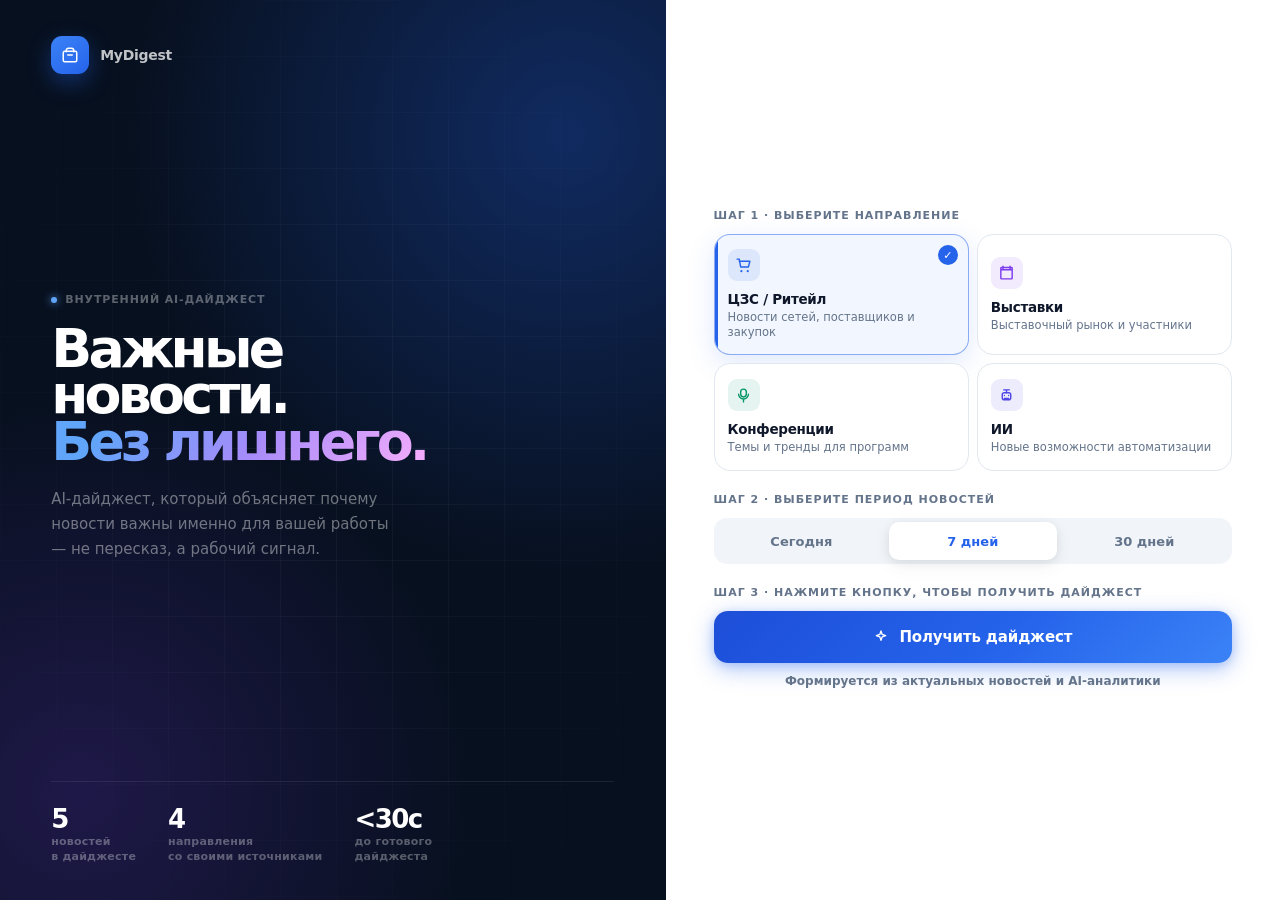
==== commit 44b37499: "Restore digest UI and stabilize loading" ====
--- a/public/index.html
+++ b/public/index.html
@@ -1,945 +1,611 @@
-<!doctype html>
+﻿<!doctype html>
 <html lang="ru">
 <head>
   <meta charset="utf-8" />
   <meta name="viewport" content="width=device-width, initial-scale=1" />
   <title>MyDigest</title>
+  <link rel="preconnect" href="https://fonts.googleapis.com">
+  <link rel="preconnect" href="https://fonts.gstatic.com" crossorigin>
+  <link href="https://fonts.googleapis.com/css2?family=Inter:opsz,wght@14..32,400;14..32,500;14..32,600;14..32,700;14..32,800;14..32,900&display=swap" rel="stylesheet">
   <style>
     :root {
-      --blue: #2563eb;
+      --blue:   #2563eb;
       --blue-2: #1d4ed8;
-      --ink: #0f172a;
-      --text: #1e293b;
-      --muted: #64748b;
-      --line: #e2e8f0;
-      --bg: #f8fafc;
-      --soft: #f1f5f9;
-      --active: #eff6ff;
-      --panel: #ffffff;
-      --shadow: 0 28px 70px rgba(15, 23, 42, .08);
-      --soft-shadow: 0 16px 38px rgba(15, 23, 42, .06);
-      --workspace-bg: url("workspace-bg.jpg");
-    }
-
-    * { box-sizing: border-box; }
-
-    html,
+      --ink:    #0f172a;
+      --text:   #1e293b;
+      --muted:  #64748b;
+      --line:   #e2e8f0;
+      --bg:     #f8fafc;
+      --soft:   #f1f5f9;
+      --panel:  #ffffff;
+      --dark:   #07101f;
+      --dark-2: #0c1828;
+      --sh:     0 4px 16px rgba(15,23,42,.07), 0 20px 56px rgba(15,23,42,.06);
+    }
+
+    *, *::before, *::after { box-sizing: border-box; margin: 0; padding: 0; }
+    html, body { width: 100%; height: 100%; }
     body {
-      width: 100%;
-      height: 100%;
-      min-height: 100%;
-      margin: 0;
-      padding: 0;
-      color: var(--ink);
-      background: var(--bg);
-      font-family: Inter, "SF Pro Display", "Segoe UI", Arial, sans-serif;
+      font-family: "Inter", "SF Pro Display", "Segoe UI", system-ui, sans-serif;
+      color: var(--ink); background: var(--dark);
       -webkit-font-smoothing: antialiased;
       text-rendering: optimizeLegibility;
-    }
-
-    body {
-      min-height: 100vh;
-      overflow: hidden;
-    }
-
-    body::before,
-    body::after {
-      content: "";
-      position: fixed;
-      inset: 0;
-      pointer-events: none;
-    }
-
-    body::before {
-      z-index: -2;
-      background:
-        radial-gradient(circle at 72% 8%, rgba(37,99,235,.10), transparent 32%),
-        radial-gradient(circle at 18% 92%, rgba(37,99,235,.06), transparent 30%),
-        var(--workspace-bg) center / cover no-repeat;
-      filter: blur(20px);
-      transform: scale(1.045);
-      opacity: .72;
-    }
-
-    body::after {
-      z-index: -1;
-      background: rgba(248,250,252,.90);
-      backdrop-filter: blur(2px);
-    }
-
-    button,
-    input { font: inherit; }
-
-    button { cursor: pointer; }
+      min-height: 100vh; overflow: hidden;
+    }
+    button, input { font: inherit; cursor: pointer; }
     svg { display: block; }
-
-    .app {
-      width: 100vw;
-      height: 100vh;
-      min-height: 100vh;
-      display: block;
-    }
-
-    .screen {
-      height: 100vh;
-      min-height: 100vh;
-    }
-
+    .app { width: 100vw; height: 100vh; display: block; }
+    .screen { height: 100vh; }
+
+    /* ══════════════════════════════════════
+       START SCREEN — split layout
+    ══════════════════════════════════════ */
     .start-screen {
       display: grid;
-      place-items: center;
-      padding: 14px;
-    }
-
-    .start-shell {
-      width: min(100%, 500px);
-      max-height: calc(100vh - 28px);
-      padding: 18px 22px 14px;
-      border: 1px solid var(--line);
-      border-radius: 22px;
-      background: rgba(255,255,255,.92);
-      box-shadow: var(--shadow);
-    }
-
-    .brand {
-      display: flex;
-      align-items: center;
-      gap: 12px;
-      margin-bottom: 10px;
-    }
-
-    .logo {
-      width: 40px;
-      height: 40px;
-      display: grid;
-      place-items: center;
-      flex: 0 0 auto;
-      border-radius: 12px;
-      background: linear-gradient(145deg, #2f7cff, var(--blue));
-      color: #fff;
-      box-shadow: 0 16px 34px rgba(37,99,235,.24);
-    }
-
-    .brand-title {
-      margin: 0;
-      font-size: 20px;
-      line-height: 1.05;
-      font-weight: 820;
-      letter-spacing: -.035em;
-    }
-
-    .brand-subtitle {
-      margin: 5px 0 0;
-      color: var(--muted);
-      font-size: 12px;
-      line-height: 1.35;
-      font-weight: 560;
-    }
-
-    .start-description {
-      margin: 0 0 12px;
-      max-width: 440px;
-      color: var(--text);
-      font-size: 15px;
-      line-height: 1.38;
-      font-weight: 620;
-      letter-spacing: -.015em;
-    }
-
-    .step {
-      padding: 11px 0;
-      border-top: 1px solid var(--line);
-    }
-
-    .step:first-of-type {
-      padding-top: 0;
-      border-top: 0;
-    }
-
-    .step-label {
-      margin: 0 0 6px;
-      color: var(--blue);
-      font-size: 11px;
-      line-height: 1;
-      font-weight: 850;
-      letter-spacing: .08em;
-      text-transform: uppercase;
-    }
-
-    .step-title {
-      margin: 0 0 9px;
-      color: var(--ink);
-      font-size: 20px;
-      line-height: 1.12;
-      font-weight: 850;
-      letter-spacing: -.04em;
-    }
-
-    .direction-grid {
-      display: grid;
-      grid-template-columns: repeat(2, minmax(0, 1fr));
-      gap: 8px;
-    }
+      grid-template-columns: 52fr 48fr;
+      height: 100vh;
+      overflow: hidden;
+    }
+
+    /* ── LEFT: dark editorial panel ── */
+    .start-left {
+      position: relative; overflow: hidden;
+      background:
+        radial-gradient(circle at 85% 15%, rgba(37,99,235,.32), transparent 46%),
+        radial-gradient(circle at 12% 88%, rgba(124,58,237,.2), transparent 40%),
+        var(--dark);
+      padding: clamp(28px, 4vh, 52px) clamp(28px, 4vw, 52px);
+      display: flex; flex-direction: column; justify-content: space-between;
+    }
+
+    /* grid dots overlay */
+    .start-left::before {
+      content: ""; position: absolute; inset: 0; pointer-events: none;
+      background-image:
+        linear-gradient(rgba(255,255,255,.038) 1px, transparent 1px),
+        linear-gradient(90deg, rgba(255,255,255,.038) 1px, transparent 1px);
+      background-size: 56px 56px;
+      -webkit-mask-image: radial-gradient(ellipse 80% 80% at 50% 50%, black 15%, transparent 80%);
+      mask-image: radial-gradient(ellipse 80% 80% at 50% 50%, black 15%, transparent 80%);
+    }
+
+    .sl-brand {
+      position: relative; z-index: 1;
+      display: flex; align-items: center; gap: 11px;
+    }
+    .sl-logo {
+      width: 38px; height: 38px; border-radius: 11px;
+      background: linear-gradient(145deg, #3b82f6, var(--blue));
+      display: grid; place-items: center; color: #fff;
+      box-shadow: 0 8px 22px rgba(37,99,235,.38);
+    }
+    .sl-name { color: rgba(255,255,255,.75); font-size: 14px; font-weight: 750; letter-spacing: -.02em; }
+
+    .sl-hero {
+      position: relative; z-index: 1;
+      flex: 1; display: flex; flex-direction: column; justify-content: center;
+      padding: clamp(20px, 4vh, 40px) 0;
+    }
+
+    .sl-label {
+      display: inline-flex; align-items: center; gap: 8px;
+      color: rgba(255,255,255,.35); font-size: 11px; font-weight: 720;
+      letter-spacing: .08em; text-transform: uppercase; margin-bottom: 20px;
+    }
+    .sl-label-dot { width: 6px; height: 6px; border-radius: 50%; background: #60a5fa; box-shadow: 0 0 8px #60a5fa; animation: glow 2.4s ease infinite; }
+    @keyframes glow { 0%,100%{opacity:1} 50%{opacity:.4} }
+
+    .sl-headline {
+      font-size: clamp(3rem, 4.2vw, 5.2rem);
+      font-weight: 900; letter-spacing: -.07em; line-height: .86;
+      color: #fff; margin-bottom: 22px;
+    }
+    .sl-headline .g {
+      background: linear-gradient(125deg, #60a5fa 15%, #a78bfa 55%, #f0abfc 95%);
+      -webkit-background-clip: text; -webkit-text-fill-color: transparent; background-clip: text;
+    }
+
+    .sl-desc {
+      font-size: 15px; line-height: 1.68; font-weight: 430;
+      color: rgba(255,255,255,.42); max-width: 340px;
+    }
+
+    .sl-stats {
+      position: relative; z-index: 1;
+      display: flex; gap: 32px;
+      padding-top: 24px;
+      border-top: 1px solid rgba(255,255,255,.08);
+    }
+    .sl-stat-n { font-size: 26px; font-weight: 900; letter-spacing: -.06em; color: #fff; line-height: 1; margin-bottom: 3px; }
+    .sl-stat-l { font-size: 11px; font-weight: 550; color: rgba(255,255,255,.32); letter-spacing: .02em; line-height: 1.3; }
+
+    /* ── RIGHT: white form panel ── */
+    .start-right {
+      background: var(--panel);
+      overflow-y: auto;
+      padding: clamp(28px, 5vh, 56px) clamp(24px, 4vw, 48px);
+      display: flex; flex-direction: column; justify-content: center; gap: 22px;
+    }
+    .start-right::-webkit-scrollbar { display: none; width: 0; }
+    @supports (scrollbar-width: none) { .start-right { scrollbar-width: none; } }
+
+    .form-label {
+      font-size: 11px; font-weight: 800; letter-spacing: .09em;
+      text-transform: uppercase; color: var(--muted);
+      margin-bottom: 12px;
+    }
+
+    /* per-direction CSS variable sets */
+    .dc-retail { --icon: #2563eb; --icon-bg: rgba(37,99,235,.1); }
+    .dc-expos  { --icon: #7c3aed; --icon-bg: rgba(124,58,237,.1); }
+    .dc-conf   { --icon: #059669; --icon-bg: rgba(5,150,105,.1); }
+    .dc-ai     { --icon: #4f46e5; --icon-bg: rgba(79,70,229,.1); }
+
+    /* direction grid */
+    .direction-grid { display: grid; grid-template-columns: repeat(2, 1fr); gap: 8px; }
 
     .direction-card {
-      position: relative;
-      min-height: 88px;
-      padding: 12px;
-      border: 1px solid var(--line);
-      border-radius: 16px;
-      background: #fff;
-      color: var(--text);
-      text-align: left;
-      transition: border-color .18s ease, background .18s ease, box-shadow .18s ease, transform .18s ease;
-    }
+      position: relative; min-height: 108px; padding: 14px 13px;
+      border: 1.5px solid var(--line); border-radius: 16px;
+      background: var(--panel); text-align: left; overflow: hidden;
+      transition: border-color .18s, background .18s, box-shadow .18s, transform .18s;
+    }
+    /* left accent */
+    .direction-card::before {
+      content: ""; position: absolute;
+      top: 0; left: 0; bottom: 0; width: 3px;
+      background: var(--icon); opacity: 0;
+      transition: opacity .18s;
+    }
+    .direction-card:hover::before  { opacity: .5; }
+    .direction-card.active::before { opacity: 1; }
 
     .direction-card:hover {
-      transform: translateY(-1px);
-      border-color: #cbd5e1;
-      box-shadow: var(--soft-shadow);
-    }
-
+      transform: translateY(-2px);
+      border-color: rgba(0,0,0,.1);
+      box-shadow: var(--sh);
+    }
     .direction-card.active {
-      border-color: rgba(37,99,235,.55);
+      border-color: rgba(37,99,235,.5);
+      border-color: color-mix(in srgb, var(--icon) 50%, transparent);
       background: var(--active);
-      box-shadow: 0 18px 42px rgba(37,99,235,.10);
-    }
-
-    .direction-card svg {
-      width: 21px;
-      height: 21px;
-      margin-bottom: 7px;
-      color: var(--icon);
-    }
-
-    .direction-title {
-      display: block;
-      margin-bottom: 7px;
-      color: var(--ink);
-      font-size: 14px;
-      line-height: 1.2;
-      font-weight: 820;
-      letter-spacing: -.02em;
-    }
-
-    .direction-desc {
-      display: block;
-      color: var(--muted);
-      font-size: 12px;
-      line-height: 1.28;
-      font-weight: 560;
-    }
+      background: color-mix(in srgb, var(--icon) 6%, white);
+      box-shadow: 0 8px 28px rgba(37,99,235,.15);
+      box-shadow: 0 8px 28px color-mix(in srgb, var(--icon) 15%, transparent);
+    }
+
+    .dir-icon-wrap {
+      width: 32px; height: 32px; border-radius: 9px;
+      display: grid; place-items: center; margin-bottom: 10px;
+      background: var(--icon-bg, var(--soft));
+      transition: background .18s;
+    }
+    .direction-card svg { width: 17px; height: 17px; color: var(--icon); }
+
+    .direction-title { display: block; font-size: 13.5px; font-weight: 820; letter-spacing: -.022em; color: var(--ink); margin-bottom: 3px; }
+    .direction-desc  { display: block; font-size: 11.5px; font-weight: 500; color: var(--muted); line-height: 1.3; }
 
     .selected-check {
-      position: absolute;
-      top: 10px;
-      right: 10px;
-      width: 20px;
-      height: 20px;
-      display: none;
-      place-items: center;
-      border-radius: 50%;
-      background: var(--blue);
-      color: #fff;
-      font-size: 13px;
-      font-weight: 900;
-    }
-
+      position: absolute; top: 10px; right: 10px;
+      width: 20px; height: 20px; display: none; place-items: center;
+      border-radius: 50%; background: var(--icon); color: #fff;
+      font-size: 11px; font-weight: 900;
+    }
     .direction-card.active .selected-check { display: grid; }
 
+    /* period */
     .period-list {
-      display: grid;
-      grid-template-columns: repeat(3, minmax(0, 1fr));
-      gap: 4px;
-      padding: 4px;
-      border-radius: 14px;
-      background: var(--soft);
-    }
-
-    .period {
-      height: 36px;
-      display: grid;
-      place-items: center;
-      border-radius: 12px;
-      color: var(--muted);
-      font-size: 13px;
-      font-weight: 760;
-      cursor: pointer;
-      transition: background .18s ease, color .18s ease, box-shadow .18s ease;
-    }
-
-    .period input {
-      position: absolute;
-      opacity: 0;
-      pointer-events: none;
-    }
-
-    .period:has(input:checked) {
-      background: #fff;
-      color: var(--blue);
-      box-shadow: 0 10px 28px rgba(15, 23, 42, .08);
-    }
-
+      display: grid; grid-template-columns: repeat(3, 1fr);
+      gap: 4px; padding: 4px; border-radius: 13px; background: var(--soft);
+    }
+    .period { height: 38px; display: grid; place-items: center; border-radius: 10px; cursor: pointer; color: var(--muted); font-size: 13px; font-weight: 700; transition: background .16s, color .16s, box-shadow .16s; }
+    .period input { position: absolute; opacity: 0; pointer-events: none; }
+    .period:has(input:checked) { background: var(--panel); color: var(--blue); box-shadow: 0 2px 10px rgba(15,23,42,.08), 0 6px 20px rgba(15,23,42,.05); }
+
+    /* primary button */
     .primary {
-      width: 100%;
-      height: 44px;
-      display: inline-flex;
-      align-items: center;
-      justify-content: center;
-      gap: 10px;
-      border: 0;
-      border-radius: 14px;
-      background: var(--blue);
-      color: #fff;
-      font-size: 14px;
-      font-weight: 850;
-      box-shadow: 0 18px 38px rgba(37,99,235,.24);
-      transition: transform .18s ease, background .18s ease, box-shadow .18s ease;
-    }
-
-    .primary:hover:not(:disabled) {
-      transform: translateY(-1px);
-      background: var(--blue-2);
-      box-shadow: 0 22px 44px rgba(37,99,235,.28);
-    }
-
-    .primary:disabled {
-      background: #cbd5e1;
-      box-shadow: none;
-      cursor: wait;
-      transform: none;
-    }
-
-    .form-note {
-      margin: 9px 0 0;
-      color: var(--muted);
-      font-size: 12px;
-      line-height: 1.38;
-      font-weight: 650;
-      text-align: center;
-    }
-
-    .copyright {
-      margin-top: 9px;
-      display: flex;
-      align-items: center;
-      gap: 7px;
-      color: var(--muted);
-      font-size: 11px;
-      font-weight: 600;
-    }
-
-    .digest-screen {
-      display: none;
-      grid-template-rows: auto 1fr;
-    }
-
+      width: 100%; height: 52px;
+      display: inline-flex; align-items: center; justify-content: center; gap: 10px;
+      border: 0; border-radius: 14px;
+      background: linear-gradient(135deg, var(--blue-2), var(--blue) 55%, #3b82f6);
+      color: #fff; font-size: 15px; font-weight: 820;
+      box-shadow: 0 6px 22px rgba(37,99,235,.36), 0 2px 8px rgba(37,99,235,.2);
+      transition: transform .16s, box-shadow .16s, opacity .16s;
+      letter-spacing: -.01em;
+    }
+    .primary:hover:not(:disabled) { transform: translateY(-2px); box-shadow: 0 14px 32px rgba(37,99,235,.42), 0 4px 12px rgba(37,99,235,.26); }
+    .primary:active:not(:disabled) { transform: none; }
+    .primary:disabled { opacity: .5; box-shadow: none; cursor: wait; transform: none; }
+
+    .form-note { font-size: 12px; color: var(--muted); font-weight: 560; text-align: center; line-height: 1.45; margin-top: 10px; }
+
+    /* ══════════════════════════════════════
+       DIGEST SCREEN
+    ══════════════════════════════════════ */
+    .digest-screen { display: none; grid-template-rows: auto 1fr; background: var(--bg); }
     .app.is-reading .start-screen { display: none; }
     .app.is-reading .digest-screen { display: grid; }
 
+    /* ── HEADER: 3-column ── */
     .digest-header {
-      height: 54px;
-      padding: 0 32px;
-      display: flex;
-      align-items: center;
-      justify-content: space-between;
-      gap: 22px;
+      height: 58px; padding: 0 24px;
+      display: grid; grid-template-columns: auto 1fr auto;
+      align-items: center; gap: 16px;
+      background: var(--dark-2);
+      border-bottom: 1px solid rgba(255,255,255,.07);
+    }
+
+    .header-brand { display: flex; align-items: center; gap: 10px; cursor: pointer; -webkit-user-select: none; user-select: none; }
+    .header-logo {
+      width: 30px; height: 30px; border-radius: 9px;
+      background: linear-gradient(145deg, #3b82f6, var(--blue));
+      display: grid; place-items: center; color: #fff;
+    }
+    .header-name { color: rgba(255,255,255,.82); font-size: 14px; font-weight: 820; letter-spacing: -.025em; }
+
+    .header-center {
+      display: flex; flex-direction: column; align-items: center; gap: 4px;
+    }
+    .dots { display: flex; justify-content: center; gap: 7px; }
+    .dot { width: 7px; height: 7px; padding: 0; border: 0; border-radius: 50%; background: rgba(255,255,255,.2); cursor: pointer; transition: background .18s, transform .18s, width .18s; }
+    .dot.active { background: #60a5fa; transform: scale(1.3); }
+    .digest-meta { color: rgba(255,255,255,.3); font-size: 11px; font-weight: 620; letter-spacing: .01em; }
+
+    .header-actions { display: flex; align-items: center; gap: 8px; }
+
+    .arrow {
+      width: 34px; height: 34px; display: grid; place-items: center;
+      border: 1px solid rgba(255,255,255,.13); border-radius: 10px;
+      background: rgba(255,255,255,.06); color: rgba(255,255,255,.5);
+      transition: border-color .15s, background .15s, color .15s, transform .15s;
+    }
+    .arrow:hover:not(:disabled) { border-color: rgba(255,255,255,.28); background: rgba(255,255,255,.1); color: #fff; transform: translateY(-1px); }
+    .arrow.next { border-color: rgba(96,165,250,.4); color: #60a5fa; }
+    .arrow:disabled { opacity: .28; cursor: not-allowed; transform: none; }
+
+    .secondary {
+      height: 42px; padding: 0 20px; border: 1px solid rgba(255,255,255,.18);
+      border-radius: 11px; background: rgba(255,255,255,.09);
+      color: rgba(255,255,255,.85); font-size: 14px; font-weight: 750;
+      transition: border-color .14s, background .14s, transform .14s;
+    }
+    .secondary:hover { border-color: rgba(255,255,255,.32); background: rgba(255,255,255,.14); transform: translateY(-1px); }
+
+    /* ── WORKSPACE ── */
+    .digest-workspace {
+      width: min(100%, 1040px); margin: 0 auto;
+      height: calc(100vh - 58px);
+      padding: 8px 24px 14px; overflow: hidden;
+      display: grid;
+      grid-template-rows: auto minmax(0, 1fr) auto;
+    }
+
+    /* simplified topic bar */
+    .topic-card {
+      margin-bottom: 6px; padding: 7px 12px;
+      display: flex; align-items: center; gap: 10px;
+      border: 1px solid var(--line); border-radius: 12px;
+      background: var(--panel); font-size: 13px; font-weight: 600; color: var(--text);
+      box-shadow: 0 1px 4px rgba(15,23,42,.04);
+    }
+    .topic-card[hidden] { display: none !important; }
+    .topic-icon { width: 22px; height: 22px; display: grid; place-items: center; flex-shrink: 0; color: var(--blue); }
+    .topic-card strong { color: var(--blue); font-size: 10.5px; font-weight: 840; letter-spacing: .06em; text-transform: uppercase; margin-right: 8px; }
+    .topic-card p { margin: 0; font-size: 14.5px; line-height: 1.45; font-weight: 560; color: var(--text); }
+
+    /* toolbar — hidden because we moved dots+arrows to header */
+    .toolbar { display: none; }
+    .news-count { display: none; }
+
+    .content { min-height: 0; overflow: hidden; }
+    .content.is-open { overflow-y: auto; }
+
+    /* ── NEWS CARD ── */
+    .card, .state-card {
+      width: 100%; border: 1px solid var(--line);
+      border-radius: 22px; background: var(--panel);
+      box-shadow: var(--sh);
+    }
+    .card {
+      min-height: 100%;
+      padding: 16px 30px 14px;
+      animation: slideUp .28s cubic-bezier(.16,1,.3,1) both;
+      display: flex; flex-direction: column;
+    }
+    @keyframes slideUp { from { opacity: 0; } to { opacity: 1; } }
+
+    .news-title {
+      margin: 0 0 10px; max-width: 960px;
+      color: var(--ink);
+      font-size: clamp(32px, 3.2vw, 54px);
+      line-height: 1.08; font-weight: 900; letter-spacing: -.02em;
+      overflow-wrap: break-word;
+      text-wrap: balance;
+    }
+
+    .source-row {
+      margin-bottom: 12px; padding-bottom: 10px;
+      display: flex; align-items: center; justify-content: space-between; gap: 18px;
       border-bottom: 1px solid var(--line);
-      background: rgba(255,255,255,.76);
-      backdrop-filter: blur(18px);
-    }
-
-    .header-brand {
-      display: flex;
-      align-items: center;
-      gap: 12px;
-      min-width: 0;
-    }
-
-    .header-logo {
-      width: 30px;
-      height: 30px;
-      border-radius: 10px;
-    }
-
-    .header-name {
-      color: var(--ink);
-      font-size: 15px;
-      font-weight: 850;
-      letter-spacing: -.03em;
-    }
-
-    .digest-meta {
-      margin-left: 8px;
-      color: var(--muted);
-      font-size: 12px;
-      font-weight: 720;
-    }
-
-    .secondary {
-      height: 36px;
-      padding: 0 14px;
-      border: 1px solid var(--line);
-      border-radius: 12px;
-      background: #fff;
-      color: var(--blue);
-      font-size: 12px;
-      font-weight: 820;
-      box-shadow: var(--soft-shadow);
-      transition: border-color .18s ease, transform .18s ease;
-    }
-
-    .secondary:hover {
-      border-color: rgba(37,99,235,.4);
-      transform: translateY(-1px);
-    }
-
-    .digest-workspace {
-      width: min(100%, 1040px);
-      margin: 0 auto;
-      height: calc(100vh - 54px);
-      padding: 14px 22px 12px;
-      overflow: hidden;
-      display: grid;
-      grid-template-rows: auto auto minmax(0, 1fr) auto;
-    }
-
-    .digest-intro {
-      margin-bottom: 10px;
-      display: grid;
-      gap: 6px;
-    }
-
-    .digest-intro h1 {
-      margin: 0;
-      color: var(--ink);
-      font-size: 24px;
-      line-height: 1.12;
-      font-weight: 850;
-      letter-spacing: -.045em;
-    }
-
-    .digest-intro p {
-      margin: 0;
-      max-width: 720px;
-      color: var(--muted);
-      font-size: 13px;
-      line-height: 1.35;
-      font-weight: 560;
-    }
-
-    .topic-card {
-      display: none !important;
-      margin-bottom: 10px;
-      padding: 11px 14px;
-      display: flex;
-      align-items: flex-start;
-      gap: 14px;
-      border: 1px solid #bfdbfe;
-      border-radius: 18px;
-      background: linear-gradient(135deg, #eff6ff, #fff);
-      box-shadow: 0 12px 34px rgba(37,99,235,.08);
-    }
-
-    .topic-icon {
-      width: 34px;
-      height: 34px;
-      display: grid;
-      place-items: center;
-      flex: 0 0 auto;
-      border-radius: 12px;
-      background: #dbeafe;
-      color: var(--blue);
-    }
-
-    .topic-card strong {
-      display: block;
-      margin-bottom: 4px;
-      color: var(--blue);
-      font-size: 12px;
-      font-weight: 850;
-    }
-
-    .topic-card p {
-      margin: 0;
-      color: var(--text);
-      font-size: 14px;
-      line-height: 1.35;
-      font-weight: 650;
-    }
-
-    .toolbar {
-      margin-bottom: 10px;
-      display: grid;
-      grid-template-columns: auto 1fr auto;
-      align-items: center;
-      gap: 22px;
-    }
-
-    .news-count {
-      color: var(--ink);
-      font-size: 13px;
-      font-weight: 850;
-      letter-spacing: -.015em;
-    }
-
-    .dots {
-      display: flex;
-      justify-content: center;
-      gap: 10px;
-    }
-
-    .dot {
-      width: 8px;
-      height: 8px;
-      padding: 0;
+      color: var(--muted); font-size: 13.5px; font-weight: 640; flex-shrink: 0;
+    }
+    .source-left { display: flex; align-items: center; gap: 9px; min-width: 0; }
+    .source-left strong { color: var(--ink); font-weight: 820; }
+    .source-link { color: var(--blue); font-size: 14px; font-weight: 820; text-decoration: none; white-space: nowrap; }
+    .source-link:hover { text-decoration: underline; }
+
+    /* ── INSIGHT — DARK ── */
+    .insight-block {
+      flex-shrink: 0;
+      margin-bottom: 12px; padding: 12px 16px;
+      display: grid; grid-template-columns: auto 1fr; gap: 14px;
+      border-radius: 16px;
+      background: var(--ink);
       border: 0;
-      border-radius: 50%;
-      background: #cbd5e1;
-    }
-
-    .dot.active { background: var(--blue); }
-
-    .arrows {
-      display: flex;
-      gap: 10px;
-    }
-
-    .arrow {
-      width: 38px;
-      height: 38px;
-      display: grid;
-      place-items: center;
-      border: 1px solid var(--line);
-      border-radius: 14px;
-      background: #fff;
-      color: var(--muted);
-      box-shadow: var(--soft-shadow);
-      transition: border-color .18s ease, color .18s ease, transform .18s ease;
-    }
-
-    .arrow:hover:not(:disabled) {
-      border-color: var(--blue);
-      color: var(--blue);
-      transform: translateY(-1px);
-    }
-
-    .arrow.next {
-      border-color: var(--blue);
-      color: var(--blue);
-    }
-
-    .arrow:disabled {
-      opacity: .42;
-      cursor: not-allowed;
-      transform: none;
-    }
-
-    .content {
-      min-height: 0;
-      overflow: hidden;
-    }
-
-    .card,
-    .state-card {
-      width: 100%;
-      border: 1px solid var(--line);
-      border-radius: 20px;
-      background: rgba(255,255,255,.96);
-      box-shadow: var(--shadow);
-    }
-
-    .card {
-      height: 100%;
-      min-height: 0;
-      padding: 18px 26px 16px;
-      animation: fadeIn .22s ease both;
-      overflow: hidden;
-    }
-
-    @keyframes fadeIn {
-      from { opacity: 0; transform: translateY(6px); }
-      to { opacity: 1; transform: translateY(0); }
-    }
-
-    .news-title {
-      margin: 0 0 10px;
-      max-width: 900px;
-      color: var(--ink);
-      font-size: clamp(27px, 2.2vw, 38px);
-      line-height: 1.08;
-      font-weight: 880;
-      letter-spacing: -.055em;
-      text-wrap: balance;
-    }
-
-    .source-row {
-      margin-bottom: 12px;
-      padding-bottom: 10px;
-      display: flex;
-      align-items: center;
-      justify-content: space-between;
-      gap: 18px;
-      border-bottom: 1px solid var(--line);
-      color: var(--muted);
-      font-size: 12px;
-      font-weight: 680;
-    }
-
-    .source-left {
-      display: flex;
-      align-items: center;
-      gap: 10px;
-      min-width: 0;
-    }
-
-    .source-left strong {
-      color: var(--ink);
-      font-weight: 850;
-    }
-
-    .source-link {
-      color: var(--blue);
-      font-size: 13px;
-      font-weight: 850;
-      text-decoration: none;
-      white-space: nowrap;
-    }
-
-    .source-link:hover { text-decoration: underline; }
-
-    .insight-block {
-      margin-bottom: 12px;
-      padding: 11px 14px;
-      display: grid;
-      grid-template-columns: auto 1fr;
-      gap: 13px;
-      border: 1px solid #bfdbfe;
-      border-radius: 16px;
-      background: #eff6ff;
-    }
-
+    }
     .insight-icon {
-      width: 30px;
-      height: 30px;
-      display: grid;
-      place-items: center;
-      border-radius: 11px;
-      background: #dbeafe;
-      color: var(--blue);
-    }
-
+      width: 30px; height: 30px; flex-shrink: 0;
+      display: grid; place-items: center;
+      border-radius: 9px;
+      background: rgba(96,165,250,.14); color: #60a5fa;
+    }
     .block-kicker {
-      margin: 0 0 5px;
-      color: var(--blue);
-      font-size: 12px;
-      line-height: 1;
-      font-weight: 850;
-      letter-spacing: .01em;
-    }
-
+      margin: 0 0 6px; font-size: 11px; font-weight: 840;
+      letter-spacing: .07em; text-transform: uppercase; color: #93c5fd; line-height: 1;
+    }
     .insight-text {
-      margin: 0;
-      max-width: 820px;
-      color: var(--ink);
-      font-size: 15px;
-      line-height: 1.4;
-      font-weight: 640;
-    }
-
-    .news-block {
-      padding-top: 2px;
-    }
-
-    .news-block h3 {
-      margin: 0 0 7px;
-      color: var(--ink);
-      font-size: 14px;
-      font-weight: 850;
-      letter-spacing: -.02em;
-    }
-
-    .news-text {
-      max-width: 820px;
-      color: var(--text);
-      font-size: 14px;
-      line-height: 1.4;
-      font-weight: 500;
-    }
-
-    .news-text p {
-      margin: 0 0 6px;
-    }
-
+      margin: 0; font-size: 16px; line-height: 1.52;
+      font-weight: 560; color: rgba(255,255,255,.9);
+    }
+
+    /* ── NEWS BODY ── */
+    .news-block { flex-shrink: 0; position: relative; overflow: hidden; max-height: 174px; }
+    .news-block.open { max-height: none; overflow: visible; }
+    .news-block h3 { margin: 0 0 9px; font-size: 15px; font-weight: 820; letter-spacing: -.022em; color: var(--ink); }
+    .news-text { color: var(--text); font-size: 16px; line-height: 1.65; font-weight: 430; max-width: 840px; }
+    .news-text p { margin: 0 0 10px; }
     .news-text p:last-child { margin-bottom: 0; }
-
+    /* fade overlay */
+    .news-fade {
+      position: absolute; bottom: 0; left: 0; right: 0; height: 40px;
+      background: linear-gradient(to bottom, transparent, var(--panel));
+      pointer-events: none;
+    }
+    .news-block.open .news-fade { display: none; }
+    /* read-more button */
+    .read-more {
+      flex-shrink: 0; display: inline-flex; align-items: center; gap: 6px;
+      margin-top: 4px; background: none; border: none; padding: 3px 0;
+      color: var(--blue); font: inherit; font-size: 14px; font-weight: 720; cursor: pointer;
+      transition: color .14s;
+    }
+    .read-more:hover { color: var(--blue-2); }
+
+    /* ── CARD FOOTER ── */
     .card-footer {
+      flex-shrink: 0;
+      margin-top: 16px; padding-top: 13px;
+      border-top: 1px solid var(--line);
+      display: flex; align-items: center; justify-content: space-between; gap: 16px;
+      color: var(--muted); font-size: 13px; font-weight: 650;
+    }
+    .badges { display: flex; gap: 6px; }
+    .badge { padding: 5px 12px; border-radius: 999px; background: var(--soft); border: 1px solid var(--line); color: var(--text); font-size: 12px; font-weight: 760; }
+
+    /* ── BOTTOM NAV ── */
+    .bottom-nav {
       margin-top: 10px;
-      padding-top: 9px;
-      display: flex;
-      align-items: center;
-      justify-content: space-between;
-      gap: 18px;
-      border-top: 1px solid var(--line);
-      color: var(--muted);
-      font-size: 12px;
-      font-weight: 720;
-    }
-
-    .badges {
-      display: flex;
-      align-items: center;
-      gap: 8px;
-      flex-wrap: wrap;
-    }
-
-    .badge {
-      padding: 6px 9px;
-      border-radius: 999px;
-      background: var(--active);
-      color: var(--blue);
-      font-size: 11px;
-      font-weight: 850;
-    }
-
-    .bottom-nav {
-      margin-top: 9px;
-      display: grid;
-      grid-template-columns: 1fr auto 1fr;
-      align-items: center;
-      gap: 14px;
-    }
-
+      padding: 0 34px; /* match card's horizontal padding */
+      display: grid; grid-template-columns: auto 1fr auto;
+      align-items: center; gap: 12px;
+    }
     .bottom-button {
-      height: 44px;
-      padding: 0 22px;
-      border: 1px solid var(--line);
-      border-radius: 12px;
-      background: #fff;
-      color: var(--ink);
-      font-size: 14px;
-      font-weight: 760;
-      box-shadow: var(--soft-shadow);
-    }
-
-    .bottom-button:last-child {
-      justify-self: end;
-      color: var(--blue);
-      border-color: rgba(37,99,235,.35);
-    }
-
-    .bottom-button:disabled {
-      opacity: .42;
-      cursor: not-allowed;
-    }
-
-    .bottom-counter {
-      color: var(--muted);
-      font-size: 14px;
-      font-weight: 760;
-    }
-
-    .state-card {
-      min-height: 0;
-      display: grid;
-      place-items: center;
-      padding: 34px;
-    }
-
-    .state-inner {
-      max-width: 430px;
-      text-align: center;
-    }
-
-    .state-icon {
-      width: 92px;
-      height: 92px;
-      margin: 0 auto 22px;
-      display: grid;
-      place-items: center;
-      color: var(--blue);
-    }
-
-    .state-card h2 {
-      margin: 0 0 10px;
-      color: var(--ink);
-      font-size: 22px;
-      line-height: 1.2;
-      font-weight: 850;
-      letter-spacing: -.035em;
-    }
-
-    .state-card p {
-      margin: 0 0 22px;
-      color: var(--muted);
-      font-size: 15px;
-      line-height: 1.55;
-      font-weight: 560;
-    }
-
-    .retry {
-      width: auto;
-      min-width: 168px;
-      padding: 0 18px;
-    }
-
-    .spinner {
-      width: 72px;
-      height: 72px;
-      border: 7px solid #dbeafe;
-      border-top-color: var(--blue);
-      border-radius: 50%;
-      animation: spin 1s linear infinite;
-    }
-
-    @keyframes spin {
-      to { transform: rotate(360deg); }
-    }
-
-    @media (max-width: 760px) {
-      .start-screen { padding: 18px; }
-      .start-shell { padding: 24px 20px 18px; }
-      .direction-grid { grid-template-columns: 1fr; }
-      .digest-header { padding: 0 18px; }
+      height: 46px; padding: 0 22px;
+      border: 1px solid var(--line); border-radius: 12px;
+      background: var(--panel); color: var(--ink);
+      font-size: 15px; font-weight: 720;
+      box-shadow: 0 1px 4px rgba(15,23,42,.05);
+      transition: border-color .14s, transform .14s, box-shadow .14s;
+    }
+    .bottom-button:hover:not(:disabled) { transform: translateY(-1px); box-shadow: var(--sh); }
+    .bottom-button:last-child { color: var(--blue); border-color: rgba(37,99,235,.32); }
+    .bottom-button:disabled { opacity: .3; cursor: not-allowed; }
+    .bottom-counter { color: var(--muted); font-size: 15px; font-weight: 720; text-align: center; }
+
+    /* ── STATES ── */
+    .state-card { min-height: 0; display: grid; place-items: center; padding: 34px; }
+    .state-inner { max-width: 430px; text-align: center; }
+    .state-icon { width: 92px; height: 92px; margin: 0 auto 22px; display: grid; place-items: center; color: var(--blue); }
+    .state-card h2 { margin: 0 0 10px; color: var(--ink); font-size: 22px; font-weight: 880; letter-spacing: -.04em; line-height: 1.2; }
+    .state-card p  { margin: 0 0 22px; color: var(--muted); font-size: 15px; font-weight: 470; line-height: 1.55; }
+    .retry { width: auto; min-width: 168px; padding: 0 20px; }
+    .spinner { width: 64px; height: 64px; border: 6px solid #dbeafe; border-top-color: var(--blue); border-radius: 50%; animation: spin 1s linear infinite; }
+    @keyframes spin { to { transform: rotate(360deg); } }
+
+    /* ── DIGEST INTRO (hidden, moved info to header) ── */
+    .digest-intro { display: none; }
+
+    /* ── RESPONSIVE ── */
+    @media (max-width: 768px) {
+      .start-screen { grid-template-columns: 1fr; grid-template-rows: auto 1fr; }
+      .start-left { min-height: 0; padding: 20px 20px 16px; justify-content: flex-start; gap: 12px; }
+      .sl-hero { padding: 0; flex: 0; }
+      .sl-headline { font-size: 2.2rem; }
+      .sl-desc, .sl-stats { display: none; }
+      .start-right { padding: 20px; justify-content: flex-start; }
+      .digest-header { padding: 0 16px; }
       .digest-meta { display: none; }
-      .digest-workspace { padding: 22px 18px 26px; }
-      .toolbar { grid-template-columns: 1fr auto; }
-      .dots { order: 3; grid-column: 1 / -1; }
-      .card { padding: 24px 20px 20px; }
-      .news-title { font-size: 32px; }
-      .source-row,
-      .card-footer,
-      .bottom-nav { align-items: flex-start; flex-direction: column; display: flex; }
-      .bottom-button:last-child { justify-self: stretch; }
+      .digest-workspace { padding: 12px 16px 12px; }
+      .card { padding: 16px 18px 14px; }
+      .news-title { font-size: 26px; }
+      .source-row, .card-footer, .bottom-nav { flex-direction: column; align-items: flex-start; display: flex; }
+      .bottom-button:last-child { align-self: stretch; justify-self: stretch; }
       .bottom-button { width: 100%; }
     }
   </style>
 </head>
 <body>
   <main class="app is-select" id="app">
+
+    <!-- ══ START SCREEN ══ -->
     <section class="screen start-screen" aria-label="Получение дайджеста">
-      <div class="start-shell">
-        <div class="brand">
-          <div class="logo" aria-hidden="true">
-            <svg width="22" height="22" viewBox="0 0 24 24" fill="none">
+
+      <!-- Left: editorial panel -->
+      <div class="start-left">
+        <div class="sl-brand">
+          <div class="sl-logo">
+            <svg width="18" height="18" viewBox="0 0 24 24" fill="none">
               <path d="M7 7.5V6a3 3 0 0 1 3-3h4a3 3 0 0 1 3 3v1.5" stroke="currentColor" stroke-width="2" stroke-linecap="round"/>
               <path d="M5 7h14a2 2 0 0 1 2 2v10a2 2 0 0 1-2 2H5a2 2 0 0 1-2-2V9a2 2 0 0 1 2-2Z" stroke="currentColor" stroke-width="2"/>
               <path d="M9 12h6" stroke="currentColor" stroke-width="2" stroke-linecap="round"/>
             </svg>
           </div>
+          <span class="sl-name">MyDigest</span>
+        </div>
+
+        <div class="sl-hero">
+          <div class="sl-label">
+            <span class="sl-label-dot"></span>
+            Внутренний AI-дайджест
+          </div>
+          <h1 class="sl-headline">
+            Важные<br>
+            новости.<br>
+            <span class="g">Без лишнего.</span>
+          </h1>
+          <p class="sl-desc">AI-дайджест, который объясняет почему новости важны именно для вашей работы — не пересказ, а рабочий сигнал.</p>
+        </div>
+
+        <div class="sl-stats">
           <div>
-            <h1 class="brand-title">MyDigest</h1>
-            <p class="brand-subtitle">Внутренний AI-дайджест компании.</p>
-          </div>
-        </div>
-
-        <p class="start-description">Получите 5 важных новостей и объяснение, почему они важны именно для вашей работы.</p>
-
-        <section class="step">
-          <p class="step-label">Шаг 1</p>
-          <h2 class="step-title">Выберите направление.</h2>
+            <div class="sl-stat-n">5</div>
+            <div class="sl-stat-l">новостей<br>в дайджесте</div>
+          </div>
+          <div>
+            <div class="sl-stat-n">4</div>
+            <div class="sl-stat-l">направления<br>со своими источниками</div>
+          </div>
+          <div>
+            <div class="sl-stat-n">&lt;30с</div>
+            <div class="sl-stat-l">до готового<br>дайджеста</div>
+          </div>
+        </div>
+      </div>
+
+      <!-- Right: form panel -->
+      <div class="start-right">
+        <div>
+          <p class="form-label">Шаг 1 · Выберите направление</p>
           <div class="direction-grid">
-            <button class="direction-card active" type="button" data-direction="ЦЗС / Ритейл" data-api-direction="retail" style="--icon:#2563eb">
+            <button class="direction-card dc-retail active" type="button" data-direction="ЦЗС / Ритейл" data-api-direction="retail">
               <span class="selected-check">✓</span>
-              <svg viewBox="0 0 24 24" fill="none"><path d="M6 6h15l-2 8H8L6 3H3" stroke="currentColor" stroke-width="2" stroke-linecap="round" stroke-linejoin="round"/><circle cx="9" cy="20" r="1.5" fill="currentColor"/><circle cx="18" cy="20" r="1.5" fill="currentColor"/></svg>
+              <div class="dir-icon-wrap" aria-hidden="true">
+                <svg viewBox="0 0 24 24" fill="none"><path d="M6 6h15l-2 8H8L6 3H3" stroke="currentColor" stroke-width="2" stroke-linecap="round" stroke-linejoin="round"/><circle cx="9" cy="20" r="1.5" fill="currentColor"/><circle cx="18" cy="20" r="1.5" fill="currentColor"/></svg>
+              </div>
               <span class="direction-title">ЦЗС / Ритейл</span>
               <span class="direction-desc">Новости сетей, поставщиков и закупок</span>
             </button>
-            <button class="direction-card" type="button" data-direction="Выставки" data-api-direction="exhibitions" style="--icon:#8b5cf6">
+            <button class="direction-card dc-expos" type="button" data-direction="Выставки" data-api-direction="exhibitions">
               <span class="selected-check">✓</span>
-              <svg viewBox="0 0 24 24" fill="none"><path d="M7 3v4M17 3v4M4 8h16M5 5h14a1 1 0 0 1 1 1v14a1 1 0 0 1-1 1H5a1 1 0 0 1-1-1V6a1 1 0 0 1 1-1Z" stroke="currentColor" stroke-width="2" stroke-linecap="round"/></svg>
+              <div class="dir-icon-wrap" aria-hidden="true">
+                <svg viewBox="0 0 24 24" fill="none"><path d="M7 3v4M17 3v4M4 8h16M5 5h14a1 1 0 0 1 1 1v14a1 1 0 0 1-1 1H5a1 1 0 0 1-1-1V6a1 1 0 0 1 1-1Z" stroke="currentColor" stroke-width="2" stroke-linecap="round"/></svg>
+              </div>
               <span class="direction-title">Выставки</span>
               <span class="direction-desc">Выставочный рынок и участники</span>
             </button>
-            <button class="direction-card" type="button" data-direction="Конференции" data-api-direction="conferences" style="--icon:#10b981">
+            <button class="direction-card dc-conf" type="button" data-direction="Конференции" data-api-direction="conferences">
               <span class="selected-check">✓</span>
-              <svg viewBox="0 0 24 24" fill="none"><path d="M12 14a4 4 0 0 0 4-4V7a4 4 0 0 0-8 0v3a4 4 0 0 0 4 4Z" stroke="currentColor" stroke-width="2"/><path d="M5 10a7 7 0 0 0 14 0M12 17v4" stroke="currentColor" stroke-width="2" stroke-linecap="round"/></svg>
+              <div class="dir-icon-wrap" aria-hidden="true">
+                <svg viewBox="0 0 24 24" fill="none"><path d="M12 14a4 4 0 0 0 4-4V7a4 4 0 0 0-8 0v3a4 4 0 0 0 4 4Z" stroke="currentColor" stroke-width="2"/><path d="M5 10a7 7 0 0 0 14 0M12 17v4" stroke="currentColor" stroke-width="2" stroke-linecap="round"/></svg>
+              </div>
               <span class="direction-title">Конференции</span>
               <span class="direction-desc">Темы и тренды для программ</span>
             </button>
-            <button class="direction-card" type="button" data-direction="ИИ" data-api-direction="ai" style="--icon:#6366f1">
+            <button class="direction-card dc-ai" type="button" data-direction="ИИ" data-api-direction="ai">
               <span class="selected-check">✓</span>
-              <svg viewBox="0 0 24 24" fill="none"><rect x="6" y="8" width="12" height="10" rx="3" stroke="currentColor" stroke-width="2"/><path d="M9 12h.01M15 12h.01M9 16h6M12 4v4M8 4h8" stroke="currentColor" stroke-width="2" stroke-linecap="round"/></svg>
+              <div class="dir-icon-wrap" aria-hidden="true">
+                <svg viewBox="0 0 24 24" fill="none"><rect x="6" y="8" width="12" height="10" rx="3" stroke="currentColor" stroke-width="2"/><path d="M9 12h.01M15 12h.01M9 16h6M12 4v4M8 4h8" stroke="currentColor" stroke-width="2" stroke-linecap="round"/></svg>
+              </div>
               <span class="direction-title">ИИ</span>
               <span class="direction-desc">Новые возможности автоматизации</span>
             </button>
           </div>
-        </section>
-
-        <section class="step">
-          <p class="step-label">Шаг 2</p>
-          <h2 class="step-title">Выберите период новостей.</h2>
+        </div>
+
+        <div>
+          <p class="form-label">Шаг 2 · Выберите период новостей</p>
           <div class="period-list">
             <label class="period"><input type="radio" name="period" value="today"><span>Сегодня</span></label>
             <label class="period"><input type="radio" name="period" value="7d" checked><span>7 дней</span></label>
             <label class="period"><input type="radio" name="period" value="30d"><span>30 дней</span></label>
           </div>
-        </section>
-
-        <section class="step">
-          <p class="step-label">Шаг 3</p>
-          <h2 class="step-title">Нажмите кнопку, чтобы получить дайджест.</h2>
+        </div>
+
+        <div>
+          <p class="form-label">Шаг 3 · Нажмите кнопку, чтобы получить дайджест</p>
           <button class="primary" id="generateButton" type="button">
             <svg width="16" height="16" viewBox="0 0 24 24" fill="none"><path d="M12 3l1.8 5.2L19 10l-5.2 1.8L12 17l-1.8-5.2L5 10l5.2-1.8L12 3Z" stroke="currentColor" stroke-width="2" stroke-linejoin="round"/></svg>
-            <span>Получить дайджест</span>
+            Получить дайджест
           </button>
-          <p class="form-note">Дайджест формируется на основе актуальных новостей и AI-аналитики</p>
-        </section>
-
-        <div class="copyright">
-          <svg width="14" height="14" viewBox="0 0 24 24" fill="none"><circle cx="12" cy="12" r="9" stroke="currentColor" stroke-width="2"/><path d="M12 8v5l3 2" stroke="currentColor" stroke-width="2" stroke-linecap="round"/></svg>
-          <span>© MyDigest, внутренний инструмент компании</span>
+          <p class="form-note">Формируется из актуальных новостей и AI-аналитики</p>
         </div>
       </div>
     </section>
 
+    <!-- ══ DIGEST SCREEN ══ -->
     <section class="screen digest-screen" aria-label="Чтение дайджеста">
+
       <header class="digest-header">
-        <div class="header-brand">
-          <div class="logo header-logo" aria-hidden="true">
-            <svg width="18" height="18" viewBox="0 0 24 24" fill="none">
+        <div class="header-brand" id="headerBrand">
+          <div class="header-logo">
+            <svg width="15" height="15" viewBox="0 0 24 24" fill="none">
               <path d="M7 7.5V6a3 3 0 0 1 3-3h4a3 3 0 0 1 3 3v1.5" stroke="currentColor" stroke-width="2" stroke-linecap="round"/>
               <path d="M5 7h14a2 2 0 0 1 2 2v10a2 2 0 0 1-2 2H5a2 2 0 0 1-2-2V9a2 2 0 0 1 2-2Z" stroke="currentColor" stroke-width="2"/>
             </svg>
           </div>
           <span class="header-name">MyDigest</span>
+        </div>
+
+        <div class="header-center">
+          <div class="dots" id="dots"></div>
           <span class="digest-meta" id="digestMeta">ЦЗС / Ритейл · 7 дней</span>
         </div>
-        <button class="secondary" id="newDigestButton" type="button">+ Новый дайджест</button>
+
+        <div class="header-actions">
+          <button class="arrow" id="prevButton" type="button" aria-label="Предыдущая">
+            <svg width="16" height="16" viewBox="0 0 24 24" fill="none"><path d="M15 6l-6 6 6 6" stroke="currentColor" stroke-width="2" stroke-linecap="round" stroke-linejoin="round"/></svg>
+          </button>
+          <button class="arrow next" id="nextButton" type="button" aria-label="Следующая">
+            <svg width="16" height="16" viewBox="0 0 24 24" fill="none"><path d="M9 6l6 6-6 6" stroke="currentColor" stroke-width="2" stroke-linecap="round" stroke-linejoin="round"/></svg>
+          </button>
+          <button class="secondary" id="newDigestButton" type="button">+ Новый</button>
+        </div>
       </header>
 
       <div class="digest-workspace">
-        <section class="digest-intro">
-          <h1 id="summaryText">Мы нашли 5 важных новостей</h1>
-          <p>Ниже — краткий анализ того, почему эти новости важны именно для вашей работы.</p>
-        </section>
+        <!-- hidden: digest-intro row (merged into header) -->
+        <section class="digest-intro" id="summaryText" aria-hidden="true"></section>
 
         <section class="topic-card" id="topicCard">
           <div class="topic-icon" aria-hidden="true">
-            <svg width="21" height="21" viewBox="0 0 24 24" fill="none"><path d="M12 3l1.8 5.2L19 10l-5.2 1.8L12 17l-1.8-5.2L5 10l5.2-1.8L12 3Z" stroke="currentColor" stroke-width="2" stroke-linejoin="round"/></svg>
+            <svg width="14" height="14" viewBox="0 0 24 24" fill="none"><path d="M12 3l1.8 5.2L19 10l-5.2 1.8L12 17l-1.8-5.2L5 10l5.2-1.8L12 3Z" stroke="currentColor" stroke-width="2" stroke-linejoin="round"/></svg>
           </div>
           <div>
-            <strong>Главная тема недели.</strong>
-            <p id="topicText">Рынок требует больше проверенных фактов, ясных выводов и связи с рабочим контекстом.</p>
+            <strong>Главная тема</strong>
+            <p id="topicText">Мы отобрали главное и связали новости с рабочим контекстом направления.</p>
           </div>
         </section>
 
+        <!-- toolbar kept for JS compatibility but hidden via CSS -->
         <div class="toolbar" id="toolbar">
-          <div class="news-count" id="newsCount">Новость 1 из 5</div>
-          <div class="dots" id="dots"></div>
-          <div class="arrows">
-            <button class="arrow" id="prevButton" type="button" aria-label="Предыдущая новость">
-              <svg width="20" height="20" viewBox="0 0 24 24" fill="none"><path d="M15 6l-6 6 6 6" stroke="currentColor" stroke-width="2" stroke-linecap="round" stroke-linejoin="round"/></svg>
-            </button>
-            <button class="arrow next" id="nextButton" type="button" aria-label="Следующая новость">
-              <svg width="20" height="20" viewBox="0 0 24 24" fill="none"><path d="M9 6l6 6-6 6" stroke="currentColor" stroke-width="2" stroke-linecap="round" stroke-linejoin="round"/></svg>
-            </button>
-          </div>
+          <div class="news-count" id="newsCount"></div>
+          <div></div>
+          <div class="arrows"></div>
         </div>
 
         <section class="content" id="content"></section>
 
-        <nav class="bottom-nav" id="bottomNav" aria-label="Навигация по новостям">
+        <nav class="bottom-nav" id="bottomNav" aria-label="Навигация">
           <button class="bottom-button" id="bottomPrevButton" type="button">← Предыдущая</button>
           <span class="bottom-counter" id="bottomCounter">1 из 5</span>
           <button class="bottom-button" id="bottomNextButton" type="button">Следующая →</button>
@@ -949,494 +615,201 @@
   </main>
 
   <script>
-    const DEMO_FALLBACK = {
+    const DEMO = {
       "ЦЗС / Ритейл": [
-        {
-          title: "Сети усиливают требования к устойчивости поставщика.",
-          insight: "Для ЦЗС это означает, что переговоры всё чаще строятся не только вокруг продукта, но и вокруг логистики, промо-поддержки, маржи и финансовой устойчивости поставщика.",
-          summary: "Крупные ритейлеры усиливают предварительную оценку поставщиков ещё до начала переговоров. Помимо качества продукта, сети всё чаще запрашивают данные по маржинальности, стабильности поставок, промо-плану и готовности работать с категорией на длинной дистанции. Это меняет ожидания к поставщикам и делает коммерческую подготовку важнее обычной презентации товара.",
-          source: "Retail.ru",
-          url: "https://www.retail.ru/news/fix-price-sredniy-chek-v-kategorii-stm-vyros-na-32-16-aprelya-2024-239891/"
-        }
+        { title:"Сети усиливают требования к устойчивости поставщика.", insight:"Для ЦЗС переговоры всё чаще строятся не только вокруг продукта, но и вокруг логистики, промо-поддержки, маржи и финансовой устойчивости поставщика.", summary:"Крупные ритейлеры усиливают предварительную оценку поставщиков до начала переговоров. Помимо качества продукта, сети запрашивают данные по маржинальности, стабильности поставок и промо-плану. Коммерческая подготовка становится важнее обычной презентации товара.", source:"Retail.ru", url:"https://www.retail.ru/news/fix-price-sredniy-chek-v-kategorii-stm-vyros-na-32-16-aprelya-2024-239891/" },
+        { title:"Онлайн-продажи FMCG продолжают расти быстрее офлайна.", insight:"Для ЦЗС это усиливает значение e-commerce аргументов: поставщику важно показывать готовность к онлайн-каталогу, доставке и работе с данными.", summary:"Покупатели чаще выбирают онлайн-каналы для товаров повседневного спроса. Ритейлеры развивают сервисы доставки и маркетплейс-партнёрства. Для поставщиков это означает рост требований к карточкам товара и скорости реакции на спрос.", source:"Infoline", url:"https://www.retail.ru/news/fix-price-v-2022-godu-kolichestvo-onlayn-zakazov-vyroslo-v-2-3-raza-22-marta-2023-226967/" },
+        { title:"СТМ становится инструментом контроля цены в категориях.", insight:"Для ЦЗС переговоры с поставщиками становятся более коммерческими: сети сравнивают бренд не только по узнаваемости, но и по экономике категории.", summary:"Розничные сети расширяют ассортимент собственных торговых марок. СТМ помогает управлять маржей и закрывать спрос в чувствительных категориях. Внешним поставщикам нужно яснее доказывать добавленную ценность продукта.", source:"Retail.ru", url:"https://www.retail.ru/news/romir-penetratsiya-stm-v-fmcg-chek-dostigla-pochti-99-15-aprelya-2024-239807/" },
+        { title:"Поставщики чаще конкурируют скоростью поставки, а не только ценой.", insight:"Для ЦЗС устойчивость поставок становится отдельным аргументом в переговорах с сетями и категорийными менеджерами.", summary:"В ритейле сохраняется фокус на наличии товара и предсказуемой логистике. Сети смотрят на способность поставщика выдерживать график и быстро закрывать дефицит. Цена всё чаще рассматривается вместе с операционной надёжностью.", source:"Коммерсантъ", url:"https://www.kommersant.ru/gallery/4509704" },
+        { title:"Промо-активность всё сильнее зависит от данных по категории.", insight:"Для ЦЗС повышается ценность поставщиков, которые приходят на переговоры с аналитикой спроса и понятным эффектом для сети.", summary:"Ритейлеры оценивают промо через влияние на маржу, частоту покупки и остатки. Универсальные скидки уступают точечным механикам под категорию. Поставщикам важно объяснять, как акция влияет на экономику полки.", source:"РБК", url:"https://www.retail.ru/rbc/pressreleases/chto-proiskhodit-v-riteyle-v-2025-godu/" }
       ],
       "Выставки": [
-        {
-          title: "Выставки смещаются от посещения стендов к практическим маршрутам.",
-          insight: "Для выставочных проектов это сигнал, что ценность события всё сильнее зависит от полезных встреч, понятной навигации и деловой программы вокруг конкретных задач посетителя.",
-          summary: "Участники отраслевых событий всё чаще оценивают выставку не по масштабу экспозиции, а по практической пользе визита. Посетителям важны заранее собранные маршруты, подбор поставщиков, короткие деловые сессии и возможность быстро найти нужные контакты. Это усиливает роль организатора как навигатора по рынку, а не только продавца площади.",
-          source: "ExpoMap",
-          url: "https://www.prod-expo.ru/ru/media/news/index.php?id4=19779"
-        }
+        { title:"Выставки смещаются от стендов к практическим маршрутам.", insight:"Для выставочных проектов ценность события зависит от полезных встреч, понятной навигации и деловой программы вокруг задач посетителя.", summary:"Участники оценивают выставку не по масштабу экспозиции, а по практической пользе визита. Посетителям важны маршруты, подбор поставщиков и короткие деловые сессии. Роль организатора как навигатора по рынку усиливается.", source:"ExpoMap", url:"https://www.prod-expo.ru/ru/media/news/index.php?id4=19779" },
+        { title:"Экспоненты ждут больше лидов и меньше случайного трафика.", insight:"Для выставочных проектов усиливается роль матчмейкинга, предварительной квалификации посетителей и понятной ценности участия для продаж.", summary:"Компании внимательнее считают отдачу от участия в выставках. Им важны заранее подготовленные встречи и понятный путь от контакта к сделке. Организаторы, управляющие качеством аудитории, получают сильный аргумент при продаже участия.", source:"ExpoMap", url:"https://www.prod-expo.ru/ru/media/news/index.php?id4=19779" },
+        { title:"Деловая программа становится способом удержать профессиональную аудиторию.", insight:"Для выставок контент должен быть встроен в маршрут посетителя и помогать быстро понять рынок, поставщиков и новые решения.", summary:"Профессиональные посетители планируют визит вокруг полезных сессий и коротких отраслевых разборов. Выставка становится местом, где можно быстро собрать картину рынка. Это повышает требования к структуре программы.", source:"WorldFood Moscow", url:"https://www.prod-expo.ru/ru/media/news/index.php?id4=13105" },
+        { title:"Фудовые выставки усиливают фокус на СТМ и поставках для сетей.", insight:"Для выставочных команд это рабочая тема для привлечения экспонентов, которым нужен прямой контакт с закупщиками.", summary:"На продовольственных выставках растёт интерес к собственным маркам и контрактному производству. Участники ищут канал выхода на закупщиков. Закупочные встречи становятся ключевой частью ценности события.", source:"Продэкспо", url:"https://www.prod-expo.ru/ru/media/news/index.php?id4=20739" },
+        { title:"Нон-фуд участники ожидают прикладных сценариев для продаж.", insight:"Для выставок — сигнал развивать форматы, где экспоненты видят конкретные сегменты спроса и закупочные задачи.", summary:"В нон-фуд категориях участникам важны понятные каналы продаж и работа с сетями. Выставка должна помогать быстро найти релевантного партнёра. Чем точнее сегментирована аудитория, тем выше польза участия.", source:"Петерфуд", url:"https://www.prod-expo.ru/ru/media/news/index.php?id4=14273" }
       ],
       "Конференции": [
-        {
-          title: "Практическая регуляторика остаётся самой ценной темой для аудитории.",
-          insight: "Для конференционного направления это показывает спрос на программы, где регуляторные изменения объясняются через кейсы, ошибки компаний и понятный контекст для участников рынка.",
-          summary: "В медицинских и фармацевтических направлениях участникам важны изменения правил, разборы ошибок и практические последствия для бизнеса. Аудитория ожидает не общих лекций, а прикладного контекста: какие документы меняются, где возникают риски, как это влияет на сроки, доступ к рынку и операционную работу. Такие темы сохраняют высокий интерес, потому что напрямую связаны с деньгами и устойчивостью компаний.",
-          source: "Vademecum",
-          url: "https://medvestnik.ru/content/articles/ot-zvonka-do-chernogo-lebedya-kak-kliniki-vyjivaut-v-omnikanalnom-haose.html"
-        }
+        { title:"Практическая регуляторика остаётся самой ценной темой для аудитории.", insight:"Это показывает спрос на программы, где регуляторные изменения объясняются через кейсы и понятный контекст для участников рынка.", summary:"Участникам важны изменения правил, разборы ошибок и практические последствия для бизнеса. Аудитория ожидает прикладного контекста: какие документы меняются, где возникают риски. Такие темы напрямую связаны с деньгами и устойчивостью компаний.", source:"Vademecum", url:"https://medvestnik.ru/content/articles/ot-zvonka-do-chernogo-lebedya-kak-kliniki-vyjivaut-v-omnikanalnom-haose.html" },
+        { title:"Медицинские организации обсуждают эффективность управления клиникой.", insight:"Для конференций — потенциальный трек про экономику клиники, загрузку врачей, пациентский сервис и цифровые инструменты управления.", summary:"Руководители медицинских организаций смотрят на клинику как на систему процессов. В фокусе — загрузка специалистов, повторные визиты и контроль расходов. Такая повестка подходит для практических разборов с управленцами.", source:"Медвестник", url:"https://medvestnik.ru/content/news/kak-ostanovit-ubytki-chastnoi-kliniki.html" },
+        { title:"Качество и соответствие требованиям — рыночное преимущество.", insight:"Для конференционного направления — тема для программы о контроле качества, документах и доверии к производителям.", summary:"Регуляторные требования влияют на сроки, партнёрства и доступ к рынку. Компании рассматривают качество как часть конкурентной позиции. Участникам нужны понятные разборы изменений и практические кейсы.", source:"GxP News", url:"https://pharmvestnik.ru/content/articles/vrachebnaya-promociya-pod-periskopom.html" },
+        { title:"Цифровизация медицины должна показывать измеримый эффект.", insight:"Для конференций — спрос на сессии с реальными кейсами, как цифровые решения сокращают ручную работу и повышают прозрачность.", summary:"Медицинские организации оценивают цифровые решения через практическую пользу. Важен понятный эффект для врачей, администраторов и пациентов. Прикладные кейсы и честные разборы внедрения особенно ценны для аудитории.", source:"Фармвестник", url:"https://pharmvestnik.ru/content/news/veronika-borovleva-u-nas-s-medicinskim-soobshestvom-obshaya-bol-nekomplaentnye-pacienty.html" },
+        { title:"Производители медизделий ждут ясности по правилам обращения.", insight:"Поддерживает интерес к форматам, где регуляторы, производители и дистрибуторы обсуждают требования на языке практики.", summary:"Рынок медизделий чувствителен к изменениям в регистрации, маркировке и контроле обращения продукции. Участникам важны сроки, документы и типовые ошибки. Конференционная программа может закрывать эту потребность.", source:"Росздравнадзор", url:"https://www.roszdravnadzor.gov.ru/spec/medproducts/control" }
       ],
       "ИИ": [
-        {
-          title: "AI-агенты переходят от экспериментов к рабочим процессам.",
-          insight: "Для компании это означает, что ценность ИИ смещается от генерации текста к инструментам, которые встроены в документы, поиск, аналитику и ежедневные операции сотрудников.",
-          summary: "Новые AI-инструменты всё чаще подключаются к данным, рабочим системам и корпоративным документам. Компании начинают оценивать ИИ не по эффекту новизны, а по способности сокращать время на поиск, обработку информации и подготовку решений. Это делает внутренние AI-продукты более прикладными: они должны давать проверенный результат в конкретном рабочем сценарии.",
-          source: "OpenAI",
-          url: "https://openai.com/business/workspace-agents/"
-        }
+        { title:"AI-агенты переходят от экспериментов к рабочим процессам.", insight:"Ценность ИИ смещается от генерации текста к инструментам, встроенным в документы, поиск и ежедневные операции сотрудников.", summary:"Новые AI-инструменты подключаются к рабочим системам и корпоративным документам. Компании оценивают ИИ по способности сокращать время на обработку информации. Внутренние AI-продукты должны давать проверенный результат в рабочем сценарии.", source:"OpenAI", url:"https://openai.com/business/workspace-agents/" },
+        { title:"Компании встраивают AI-поиск в корпоративные знания.", insight:"Растёт ценность внутренних инструментов, которые быстро находят проверенную информацию и сокращают ручную работу с документами.", summary:"AI-поиск используется как слой поверх корпоративных баз знаний и рабочих систем. Пользователь ожидает ответ с источником и возможностью проверить материал. Это приближает AI-инструменты к ежедневной операционной работе.", source:"Microsoft", url:"https://www.microsoft.com/en-us/microsoft-cloud/blog/2026/05/19/accelerating-agentic-ai-from-experimentation-to-business-impact/" },
+        { title:"AI-агенты требуют контроля источников и прав доступа.", insight:"Для внутренних AI-продуктов — необходимость прозрачных источников, ограничений доступа и понятного качества ответа.", summary:"Когда AI-инструмент начинает искать и анализировать материалы, растёт значение контроля. Компании обращают внимание на происхождение данных и проверку результата. Без этого AI остаётся экспериментом, а не рабочим инструментом.", source:"Anthropic", url:"https://www.anthropic.com/news/integrations" },
+        { title:"ИИ смещается от генерации контента к автоматизации процессов.", insight:"Сигнал смотреть на ИИ через экономию времени в конкретных задачах: мониторинг, подготовка материалов, анализ источников.", summary:"На первый план выходят сценарии, где система подключается к процессам, собирает данные и помогает принять решение быстрее. Спрос на продукты, встроенные в ежедневный рабочий контекст, растёт.", source:"OpenAI", url:"https://openai.com/business/workspace-agents/" },
+        { title:"AI-инфраструктура становится отдельным направлением инвестиций.", insight:"Внедрение ИИ требует не только интерфейса, но и устойчивой архитектуры данных, источников и безопасности.", summary:"Крупные технологические компании развивают инфраструктуру для AI-агентов и корпоративных сценариев. Рынок переходит от демонстраций к промышленному использованию. Для внутренних продуктов важны стабильность и доверие к результату.", source:"NVIDIA", url:"https://blogs.nvidia.com/blog/ai-agents/" }
       ]
     };
 
-    const state = {
-      direction: "ЦЗС / Ритейл",
-      apiDirection: "retail",
-      current: 0,
-      visibleLimit: 5,
-      updatedAt: new Date(),
-      items: []
-    };
-
-    function demoItemsForDirection(directionName) {
-      const lists = {
-        "ЦЗС / Ритейл": [
-          DEMO_FALLBACK["ЦЗС / Ритейл"][0],
-          {
-            title: "Онлайн-продажи FMCG продолжают расти быстрее офлайна.",
-            insight: "Для ЦЗС это усиливает значение e-commerce аргументов: поставщику важно показывать не только товар, но и готовность к онлайн-каталогу, доставке, промо и работе с данными.",
-            summary: "Покупатели всё чаще выбирают удобные онлайн-каналы для товаров повседневного спроса. Ритейлеры развивают собственные сервисы доставки, маркетплейс-партнёрства и быстрые форматы заказа. Для поставщиков это означает рост требований к карточкам товара, остаткам, логистике и скорости реакции на спрос.",
-            source: "Infoline",
-            url: "https://www.retail.ru/news/fix-price-v-2022-godu-kolichestvo-onlayn-zakazov-vyroslo-v-2-3-raza-22-marta-2023-226967/"
-          },
-          {
-            title: "СТМ становится инструментом контроля цены в категориях.",
-            insight: "Для ЦЗС это делает переговоры с поставщиками более коммерческими: сети будут сравнивать бренд не только по узнаваемости, но и по экономике категории рядом с собственной маркой.",
-            summary: "Розничные сети продолжают расширять ассортимент собственных торговых марок. СТМ помогает удерживать цену, управлять маржей и закрывать спрос в чувствительных категориях. Это меняет позицию внешних поставщиков: им нужно яснее доказывать добавленную ценность продукта.",
-            source: "Retail.ru",
-            url: "https://www.retail.ru/news/romir-penetratsiya-stm-v-fmcg-chek-dostigla-pochti-99-15-aprelya-2024-239807/"
-          },
-          {
-            title: "Поставщики чаще конкурируют скоростью поставки, а не только ценой.",
-            insight: "Для ЦЗС это означает, что устойчивость поставок становится отдельным аргументом в переговорах с сетями и категорийными менеджерами.",
-            summary: "В ритейле сохраняется фокус на наличии товара, предсказуемой логистике и быстрой реакции на изменение спроса. Сети внимательно смотрят на способность поставщика выдерживать график, поддерживать остатки и быстро закрывать дефицит. Цена остаётся важной, но всё чаще рассматривается вместе с операционной надёжностью.",
-            source: "Коммерсантъ",
-            url: "https://www.kommersant.ru/gallery/4509704"
-          },
-          {
-            title: "Промо-активность всё сильнее зависит от данных по категории.",
-            insight: "Для ЦЗС это повышает ценность поставщиков, которые приходят на переговоры с аналитикой спроса, сценариями промо и понятным эффектом для сети.",
-            summary: "Ритейлеры аккуратнее относятся к промо и всё чаще оценивают его через влияние на маржу, частоту покупки и остатки. Универсальные скидки уступают место точечным механикам под категорию и аудиторию. Поставщикам важно объяснять, как акция влияет не только на продажи, но и на экономику полки.",
-            source: "РБК",
-            url: "https://www.retail.ru/rbc/pressreleases/chto-proiskhodit-v-riteyle-v-2025-godu/"
-          }
-        ],
-        "Выставки": [
-          DEMO_FALLBACK["Выставки"][0],
-          {
-            title: "Экспоненты ждут от выставок больше лидов и меньше случайного трафика.",
-            insight: "Для выставочных проектов это усиливает роль матчмейкинга, предварительной квалификации посетителей и понятной ценности участия для продаж.",
-            summary: "Компании всё внимательнее считают отдачу от участия в выставках. Им важны не только посетители стенда, но и заранее подготовленные встречи, релевантные закупщики и понятный путь от контакта к сделке. Организаторы, которые помогают управлять качеством аудитории, получают более сильный аргумент для продажи участия.",
-            source: "ExpoMap",
-            url: "https://www.prod-expo.ru/ru/media/news/index.php?id4=19779"
-          },
-          {
-            title: "Деловая программа становится способом удержать профессиональную аудиторию.",
-            insight: "Для выставок это значит, что контент должен быть встроен в маршрут посетителя и помогать ему быстро понять рынок, поставщиков и новые решения.",
-            summary: "Профессиональные посетители всё чаще планируют визит вокруг полезных сессий, встреч и коротких отраслевых разборов. Выставка превращается в место, где можно не только посмотреть стенды, но и быстро собрать картину рынка. Это повышает требования к структуре программы и удобству навигации.",
-            source: "WorldFood Moscow",
-            url: "https://www.prod-expo.ru/ru/media/news/index.php?id4=13105"
-          },
-          {
-            title: "Фудовые выставки усиливают фокус на СТМ и поставках для сетей.",
-            insight: "Для выставочных команд это рабочая тема для привлечения экспонентов, которым нужен прямой контакт с закупщиками и сетевым ритейлом.",
-            summary: "На продовольственных выставках растёт интерес к собственным маркам, контрактному производству и поставкам под конкретные категории сетей. Участники ищут не просто витрину, а канал выхода на закупщиков. Это делает закупочные встречи и отраслевые маршруты ключевой частью ценности события.",
-            source: "Продэкспо",
-            url: "https://www.prod-expo.ru/ru/media/news/index.php?id4=20739"
-          },
-          {
-            title: "Нон-фуд участники ожидают больше прикладных сценариев для продаж.",
-            insight: "Для выставок это сигнал развивать форматы, где экспоненты видят конкретные сегменты спроса, закупочные задачи и возможности партнёрств.",
-            summary: "В нон-фуд категориях участникам важны понятные каналы продаж, работа с сетями, маркетплейсами и специализированными закупщиками. Выставка должна помогать быстро найти релевантного партнёра и показать продукт в контексте категории. Чем точнее сегментирована аудитория, тем выше воспринимаемая польза участия.",
-            source: "Петерфуд",
-            url: "https://www.prod-expo.ru/ru/media/news/index.php?id4=14273"
-          }
-        ],
-        "Конференции": [
-          DEMO_FALLBACK["Конференции"][0],
-          {
-            title: "Медицинские организации обсуждают эффективность управления клиникой.",
-            insight: "Для конференций это потенциальный трек про экономику клиники, загрузку врачей, пациентский сервис и цифровые инструменты управления.",
-            summary: "Руководители медицинских организаций всё чаще смотрят на клинику как на систему процессов, а не только на набор медицинских услуг. В фокусе остаются загрузка специалистов, повторные визиты, качество сервиса и контроль расходов. Такая повестка хорошо подходит для практических разборов с управленцами и отраслевыми экспертами.",
-            source: "Медвестник",
-            url: "https://medvestnik.ru/content/news/kak-ostanovit-ubytki-chastnoi-kliniki.html"
-          },
-          {
-            title: "Качество и соответствие требованиям становятся рыночным преимуществом.",
-            insight: "Для конференционного направления это тема для программы о контроле качества, документах, проверках и доверии к производителям.",
-            summary: "В фармацевтическом и медицинском секторах регуляторные требования влияют на сроки, партнёрства и доступ к рынку. Компании всё чаще рассматривают качество как часть конкурентной позиции, а не только как обязательную процедуру. Участникам рынка нужны понятные разборы изменений и практические кейсы.",
-            source: "GxP News",
-            url: "https://pharmvestnik.ru/content/articles/vrachebnaya-promociya-pod-periskopom.html"
-          },
-          {
-            title: "Цифровизация медицины должна показывать измеримый эффект.",
-            insight: "Для конференций это создаёт спрос на сессии с реальными кейсами: как цифровые решения сокращают ручную работу, ускоряют процессы и повышают прозрачность.",
-            summary: "Медицинские организации осторожнее подходят к цифровым решениям и оценивают их через практическую пользу. Важны не общие заявления о технологиях, а понятный эффект для врачей, администраторов и пациентов. Это делает прикладные кейсы и честные разборы внедрения особенно ценными для аудитории.",
-            source: "Фармвестник",
-            url: "https://pharmvestnik.ru/content/news/veronika-borovleva-u-nas-s-medicinskim-soobshestvom-obshaya-bol-nekomplaentnye-pacienty.html"
-          },
-          {
-            title: "Производители медизделий ждут ясности по правилам обращения.",
-            insight: "Для конференций это поддерживает интерес к форматам, где регуляторы, производители и дистрибуторы обсуждают требования на языке практики.",
-            summary: "Рынок медизделий остаётся чувствительным к изменениям в регистрации, маркировке и контроле обращения продукции. Участникам важны сроки, документы, типовые ошибки и последствия для поставок. Конференционная программа может закрывать эту потребность через практические дорожные карты и вопросы к экспертам.",
-            source: "Росздравнадзор",
-            url: "https://www.roszdravnadzor.gov.ru/spec/medproducts/control"
-          }
-        ],
-        "ИИ": [
-          DEMO_FALLBACK["ИИ"][0],
-          {
-            title: "Компании встраивают AI-поиск в корпоративные знания.",
-            insight: "Для компании это означает рост ценности внутренних инструментов, которые быстро находят проверенную информацию и сокращают ручную работу с документами.",
-            summary: "AI-поиск всё чаще используется не как отдельный чат, а как слой поверх корпоративных баз знаний, файлов и рабочих систем. Пользователь ожидает получить ответ с источником, контекстом и возможностью проверить материал. Это приближает AI-инструменты к ежедневной операционной работе сотрудников.",
-            source: "Microsoft",
-            url: "https://www.microsoft.com/en-us/microsoft-cloud/blog/2026/05/19/accelerating-agentic-ai-from-experimentation-to-business-impact/"
-          },
-          {
-            title: "AI-агенты требуют контроля источников и прав доступа.",
-            insight: "Для внутренних AI-продуктов это подчёркивает необходимость прозрачных источников, ограничений доступа и понятного качества ответа.",
-            summary: "Когда AI-инструмент начинает не только отвечать, но и искать, анализировать и собирать материалы, растёт значение контроля. Компании обращают внимание на происхождение данных, доступ к документам и проверку результата. Без этого AI остаётся экспериментом, а не надёжным рабочим инструментом.",
-            source: "Anthropic",
-            url: "https://www.anthropic.com/news/integrations"
-          },
-          {
-            title: "ИИ смещается от генерации контента к автоматизации процессов.",
-            insight: "Для компании это сигнал смотреть на ИИ через экономию времени в конкретных задачах: мониторинг, подготовка материалов, анализ источников и быстрые рабочие выжимки.",
-            summary: "Рынок всё меньше воспринимает ИИ как инструмент только для текстов и картинок. На первый план выходят сценарии, где система подключается к процессам, собирает данные и помогает принять решение быстрее. Это повышает спрос на продукты, которые встроены в ежедневный рабочий контекст.",
-            source: "OpenAI",
-            url: "https://openai.com/business/workspace-agents/"
-          },
-          {
-            title: "AI-инфраструктура становится отдельным направлением инвестиций.",
-            insight: "Для компании это означает, что внедрение ИИ требует не только интерфейса, но и устойчивой архитектуры данных, источников, безопасности и обновления информации.",
-            summary: "Крупные технологические компании развивают инфраструктуру для AI-агентов, локальных моделей и корпоративных сценариев. Это показывает, что рынок переходит от демонстраций к промышленному использованию. Для внутренних продуктов важны стабильность, обновляемость и доверие к результату.",
-            source: "NVIDIA",
-            url: "https://blogs.nvidia.com/blog/ai-agents/"
-          }
-        ]
-      };
-      return (lists[directionName] || DEMO_FALLBACK[directionName] || []).map(normalizeItem);
-    }
-
-    const periodInputs = [...document.querySelectorAll("input[name='period']")];
+    const state = { direction:"ЦЗС / Ритейл", apiDirection:"retail", current:0, visibleLimit:5, updatedAt:new Date(), items:[] };
+
+    const periodInputs     = [...document.querySelectorAll("input[name='period']")];
     const directionButtons = [...document.querySelectorAll(".direction-card")];
-    const generateButton = document.getElementById("generateButton");
-    const newDigestButton = document.getElementById("newDigestButton");
-    const app = document.getElementById("app");
-    const summaryText = document.getElementById("summaryText");
-    const digestMeta = document.getElementById("digestMeta");
-    const topicText = document.getElementById("topicText");
-    const toolbar = document.getElementById("toolbar");
-    const topicCard = document.getElementById("topicCard");
-    const newsCount = document.getElementById("newsCount");
-    const dots = document.getElementById("dots");
-    const prevButton = document.getElementById("prevButton");
-    const nextButton = document.getElementById("nextButton");
-    const bottomNav = document.getElementById("bottomNav");
+    const generateButton   = document.getElementById("generateButton");
+    const newDigestButton  = document.getElementById("newDigestButton");
+    const app              = document.getElementById("app");
+    const digestMeta       = document.getElementById("digestMeta");
+    const topicText        = document.getElementById("topicText");
+    const toolbar          = document.getElementById("toolbar");
+    const topicCard        = document.getElementById("topicCard");
+    const newsCount        = document.getElementById("newsCount");
+    const dots             = document.getElementById("dots");
+    const prevButton       = document.getElementById("prevButton");
+    const nextButton       = document.getElementById("nextButton");
+    const bottomNav        = document.getElementById("bottomNav");
     const bottomPrevButton = document.getElementById("bottomPrevButton");
     const bottomNextButton = document.getElementById("bottomNextButton");
-    const bottomCounter = document.getElementById("bottomCounter");
-    const content = document.getElementById("content");
-
-    function periodValue() {
-      return periodInputs.find((item) => item.checked)?.value || "7";
-    }
-
-    function periodLabel() {
-      const value = periodValue();
-      if (value === "today") return "сегодня";
-      if (value === "7d") return "7 дней";
-      return "30 дней";
-    }
-
-    function periodPhrase() {
-      const value = periodValue();
-      if (value === "today") return "сегодня";
-      return `последние ${periodLabel()}`;
-    }
-
-    function escapeHtml(value) {
-      return String(value || "")
-        .replaceAll("&", "&amp;")
-        .replaceAll("<", "&lt;")
-        .replaceAll(">", "&gt;")
-        .replaceAll('"', "&quot;")
-        .replaceAll("'", "&#039;");
-    }
-
-    function safeUrl(value) {
-      try {
-        const url = new URL(String(value || ""), window.location.href);
-        return ["http:", "https:"].includes(url.protocol) ? url.href : "#";
-      } catch (error) {
-        return "#";
-      }
-    }
-
-    function splitParagraphs(text) {
-      const sentences = String(text || "")
-        .replace(/\s+/g, " ")
-        .split(/(?<=[.!?])\s+/)
-        .map((item) => item.trim())
-        .filter(Boolean);
-
-      if (sentences.length <= 2) return sentences;
-      return [
-        sentences.slice(0, Math.ceil(sentences.length / 2)).join(" "),
-        sentences.slice(Math.ceil(sentences.length / 2)).join(" ")
-      ];
-    }
-
-    function normalizeItem(item) {
-      if (Array.isArray(item)) {
-        return {
-          title: item[0] || item[1] || "Новость без заголовка",
-          conclusion: item[1] || item[0] || "",
-          summary: item[2] || item[1] || "",
-          source: item[3] || "Источник",
-          url: item[4] || item[3] || "#",
-          publishedAt: new Date().toISOString(),
-          importance: "Важно",
-          readingTime: "2 мин чтения"
-        };
-      }
-      return {
-        title: item.title || item.conclusion || item.insight || "Новость без заголовка",
-        conclusion: item.conclusion || item.insight || "",
-        summary: item.summary || "",
-        source: item.source || "Источник",
-        url: item.url || "#",
-        publishedAt: item.publishedAt || new Date().toISOString(),
-        importance: item.importance || "Важно",
-        readingTime: item.readingTime || "2 мин чтения"
-      };
-    }
-
-    function updateShell() {
-      const total = state.items.length;
-      summaryText.textContent = `Мы нашли ${total} важных новостей`;
-      digestMeta.textContent = `${state.direction} · ${periodLabel()}`;
+    const bottomCounter    = document.getElementById("bottomCounter");
+    const content          = document.getElementById("content");
+
+    const periodValue = () => periodInputs.find(i=>i.checked)?.value || "7d";
+    const periodLabel = () => ({today:"сегодня","7d":"7 дней","30d":"30 дней"}[periodValue()]??"7 дней");
+
+    const esc = v => String(v||"").replaceAll("&","&amp;").replaceAll("<","&lt;").replaceAll(">","&gt;").replaceAll('"',"&quot;").replaceAll("'","&#039;");
+    function safeUrl(v) { try { const u=new URL(String(v||""),location.href); return ["http:","https:"].includes(u.protocol)?u.href:"#"; } catch{return"#";} }
+    function splitPara(t) { const s=String(t||"").replace(/\s+/g," ").split(/(?<=[.!?])\s+/).map(x=>x.trim()).filter(Boolean); if(s.length<=3)return s; const sz=Math.ceil(s.length/3); return[s.slice(0,sz).join(" "),s.slice(sz,sz*2).join(" "),s.slice(sz*2).join(" ")].filter(Boolean); }
+    function norm(item) {
+      if(Array.isArray(item)) return {title:item[0]||"Без заголовка",conclusion:item[1]||"",summary:item[2]||"",source:item[3]||"Источник",url:item[4]||item[3]||"#",publishedAt:new Date().toISOString(),importance:"Важно",readingTime:"2 мин чтения"};
+      return {title:item.title||item.conclusion||item.insight||"Без заголовка",conclusion:item.conclusion||item.insight||"",summary:item.summary||"",source:item.source||"Источник",url:item.url||"#",publishedAt:item.publishedAt||new Date().toISOString(),importance:item.importance||"Важно",readingTime:item.readingTime||"2 мин чтения"};
+    }
+
+    function renderDots(total) {
+      dots.innerHTML = Array.from({length:total},(_,i)=>
+        `<button class="dot${i===state.current?" active":""}" data-index="${i}" aria-label="Новость ${i+1}"></button>`
+      ).join("");
+    }
+
+    function updateNav() {
+      const t = Math.min(state.visibleLimit, state.items.length);
+      digestMeta.textContent      = `${state.direction} · ${periodLabel()}`;
+      bottomCounter.textContent   = `${state.current+1} из ${state.items.length}`;
+      prevButton.disabled         = state.current===0;
+      bottomPrevButton.disabled   = state.current===0;
+      const canLoadMore           = state.current===4 && state.items.length>5 && state.visibleLimit===5;
+      nextButton.disabled         = state.current>=t-1 && !canLoadMore;
+      bottomNextButton.disabled   = state.current>=t-1 && !canLoadMore;
+      bottomNextButton.textContent = canLoadMore ? "Дополнительные дайджесты →" : "Следующая →";
+      renderDots(t);
+    }
+
+    function renderCard() {
+      const item = norm(state.items[state.current]);
+      const pub  = new Date(item.publishedAt).toLocaleString("ru-RU",{day:"2-digit",month:"short",hour:"2-digit",minute:"2-digit"});
+      const paras = splitPara(item.summary);
       topicText.textContent = state.items[0]?.conclusion || "Мы отобрали главное и связали новости с рабочим контекстом направления.";
-    }
-
-    function renderDots(total) {
-      dots.innerHTML = Array.from({ length: total }, (_, index) => (
-        `<button class="dot ${index === state.current ? "active" : ""}" data-index="${index}" aria-label="Новость ${index + 1}"></button>`
-      )).join("");
-    }
-
-    function updateNavigation() {
-      const total = Math.min(state.visibleLimit, state.items.length);
-      newsCount.textContent = `Новость ${state.current + 1} из ${state.items.length}`;
-      bottomCounter.textContent = `${state.current + 1} из ${state.items.length}`;
-      prevButton.disabled = state.current === 0;
-      bottomPrevButton.disabled = state.current === 0;
-      nextButton.disabled = state.current >= total - 1;
-      bottomNextButton.disabled = state.current >= total - 1;
-      const canLoadMore = state.current === 4 && state.items.length > 5 && state.visibleLimit === 5;
-      bottomNextButton.textContent = canLoadMore ? "Дополнительные дайджесты →" : "Следующая →";
-      bottomNextButton.disabled = state.current >= total - 1 && !canLoadMore;
-      nextButton.disabled = state.current >= total - 1 && !canLoadMore;
-      renderDots(total);
-    }
-
-    function renderCard() {
-      const item = normalizeItem(state.items[state.current]);
-      const updatedLabel = state.updatedAt.toLocaleString("ru-RU", {
-        day: "2-digit",
-        month: "short",
-        hour: "2-digit",
-        minute: "2-digit"
-      });
-      const paragraphs = splitParagraphs(item.summary);
-      const publishedLabel = new Date(item.publishedAt).toLocaleString("ru-RU", {
-        day: "2-digit",
-        month: "short",
-        hour: "2-digit",
-        minute: "2-digit"
-      });
-      updateShell();
-      updateNavigation();
       toolbar.hidden = false;
       topicCard.hidden = true;
       bottomNav.hidden = false;
+      updateNav();
       content.innerHTML = `
         <article class="card">
-          <h2 class="news-title">${escapeHtml(item.title)}</h2>
+          <h2 class="news-title">${esc(item.title)}</h2>
           <div class="source-row">
             <div class="source-left">
-              <svg width="19" height="19" viewBox="0 0 24 24" fill="none"><circle cx="12" cy="12" r="9" stroke="currentColor" stroke-width="2"/><path d="M3 12h18M12 3c2.5 2.5 3.5 5.5 3.5 9s-1 6.5-3.5 9M12 3c-2.5 2.5-3.5 5.5-3.5 9s1 6.5 3.5 9" stroke="currentColor" stroke-width="1.7"/></svg>
-              <span>Источник: <strong>${escapeHtml(item.source)}</strong> · Обновлено ${escapeHtml(publishedLabel || updatedLabel)}</span>
+              <svg width="17" height="17" viewBox="0 0 24 24" fill="none"><circle cx="12" cy="12" r="9" stroke="currentColor" stroke-width="2"/><path d="M3 12h18M12 3c2.5 2.5 3.5 5.5 3.5 9s-1 6.5-3.5 9M12 3c-2.5 2.5-3.5 5.5-3.5 9s1 6.5 3.5 9" stroke="currentColor" stroke-width="1.6"/></svg>
+              <span>Источник: <strong>${esc(item.source)}</strong> · ${esc(pub)}</span>
             </div>
             <a class="source-link" href="${safeUrl(item.url)}" target="_blank" rel="noreferrer">Открыть оригинал ↗</a>
           </div>
-
           <section class="insight-block">
             <div class="insight-icon" aria-hidden="true">
-              <svg width="18" height="18" viewBox="0 0 24 24" fill="none"><path d="M9 18h6M10 22h4M12 2a7 7 0 0 0-4 12.75V16h8v-1.25A7 7 0 0 0 12 2Z" stroke="currentColor" stroke-width="2" stroke-linecap="round" stroke-linejoin="round"/></svg>
+              <svg width="16" height="16" viewBox="0 0 24 24" fill="none"><path d="M9 18h6M10 22h4M12 2a7 7 0 0 0-4 12.75V16h8v-1.25A7 7 0 0 0 12 2Z" stroke="currentColor" stroke-width="2" stroke-linecap="round" stroke-linejoin="round"/></svg>
             </div>
             <div>
-              <p class="block-kicker">Как это можно использовать внутри компании</p>
-              <p class="insight-text">${escapeHtml(item.conclusion)}</p>
+              <p class="block-kicker">Как использовать внутри компании</p>
+              <p class="insight-text">${esc(item.conclusion)}</p>
             </div>
           </section>
-
-          <section class="news-block">
+          <section class="news-block" id="newsBlock">
             <h3>Что произошло</h3>
-            <div class="news-text">${paragraphs.map((paragraph) => `<p>${escapeHtml(paragraph)}</p>`).join("")}</div>
+            <div class="news-text">${paras.map(p=>`<p>${esc(p)}</p>`).join("")}</div>
+            <div class="news-fade" aria-hidden="true"></div>
           </section>
-
+          <button class="read-more" id="readMoreBtn" type="button">
+            Читать полностью
+            <svg width="13" height="13" viewBox="0 0 24 24" fill="none"><path d="M6 9l6 6 6-6" stroke="currentColor" stroke-width="2" stroke-linecap="round" stroke-linejoin="round"/></svg>
+          </button>
           <footer class="card-footer">
-            <div class="badges">
-              <span class="badge">${escapeHtml(item.importance)}</span>
-              <span class="badge">${escapeHtml(state.direction)}</span>
-            </div>
-            <span>${escapeHtml(item.readingTime)}</span>
+            <div class="badges"><span class="badge">${esc(item.importance)}</span><span class="badge">${esc(state.direction)}</span></div>
+            <span>${esc(item.readingTime)}</span>
           </footer>
-        </article>
-      `;
+        </article>`;
+      // expand/collapse читать полностью
+      document.getElementById("readMoreBtn")?.addEventListener("click", function() {
+        const nb = document.getElementById("newsBlock");
+        const open = nb.classList.toggle("open");
+        content.classList.toggle("is-open", open);
+        this.innerHTML = open
+          ? 'Свернуть <svg width="13" height="13" viewBox="0 0 24 24" fill="none"><path d="M18 15l-6-6-6 6" stroke="currentColor" stroke-width="2" stroke-linecap="round" stroke-linejoin="round"/></svg>'
+          : 'Читать полностью <svg width="13" height="13" viewBox="0 0 24 24" fill="none"><path d="M6 9l6 6 6-6" stroke="currentColor" stroke-width="2" stroke-linecap="round" stroke-linejoin="round"/></svg>';
+        if (open) content.scrollTop = 0;
+      });
     }
 
     function renderState(type) {
-      toolbar.hidden = true;
-      topicCard.hidden = type !== "loading";
-      bottomNav.hidden = true;
-      const states = {
-        loading: {
-          icon: '<div class="spinner"></div>',
-          title: "Ищем свежие новости...",
-          text: "Это займёт всего несколько секунд."
-        },
-        empty: {
-          icon: '<svg width="92" height="92" viewBox="0 0 92 92" fill="none"><rect x="24" y="18" width="34" height="46" rx="6" fill="#edf4ff"/><path d="M34 31h16M34 41h16M34 51h10" stroke="#8fa3c6" stroke-width="4" stroke-linecap="round"/><circle cx="58" cy="58" r="13" stroke="#2563eb" stroke-width="5"/><path d="M68 68l10 10" stroke="#2563eb" stroke-width="5" stroke-linecap="round"/></svg>',
-          title: "За выбранный период свежих новостей не найдено.",
-          text: "Попробуйте изменить период или выбрать другое направление."
-        },
-        error: {
-          icon: '<svg width="92" height="92" viewBox="0 0 92 92" fill="none"><rect x="26" y="20" width="40" height="40" rx="12" fill="#ffe2e2"/><path d="M46 29l17 31H29l17-31Z" stroke="#ef4444" stroke-width="5" stroke-linejoin="round"/><path d="M46 42v9M46 58h.01" stroke="#ef4444" stroke-width="5" stroke-linecap="round"/></svg>',
-          title: "Не удалось обновить дайджест.",
-          text: "Попробуйте ещё раз."
-        }
-      };
-      const currentState = states[type];
-      content.innerHTML = `
-        <div class="state-card">
-          <div class="state-inner">
-            <div class="state-icon">${currentState.icon}</div>
-            <h2>${currentState.title}</h2>
-            <p>${currentState.text}</p>
-            ${type === "loading" ? "" : '<button class="primary retry" type="button" id="retryButton">Попробовать снова</button>'}
-          </div>
-        </div>
-      `;
+      toolbar.hidden = true; topicCard.hidden = true; bottomNav.hidden = true;
+      const s = {
+        loading:{icon:'<div class="spinner"></div>',title:"Ищем свежие новости...",text:"Это займёт всего несколько секунд."},
+        empty:  {icon:'<svg width="92" height="92" viewBox="0 0 92 92" fill="none"><rect x="24" y="18" width="34" height="46" rx="6" fill="#edf4ff"/><path d="M34 31h16M34 41h16M34 51h10" stroke="#8fa3c6" stroke-width="4" stroke-linecap="round"/><circle cx="58" cy="58" r="13" stroke="#2563eb" stroke-width="5"/><path d="M68 68l10 10" stroke="#2563eb" stroke-width="5" stroke-linecap="round"/></svg>',title:"Свежих новостей за этот период не найдено.",text:"Попробуйте изменить период или выбрать другое направление."},
+        error:  {icon:'<svg width="92" height="92" viewBox="0 0 92 92" fill="none"><rect x="26" y="20" width="40" height="40" rx="12" fill="#ffe2e2"/><path d="M46 29l17 31H29l17-31Z" stroke="#ef4444" stroke-width="5" stroke-linejoin="round"/><path d="M46 42v9M46 58h.01" stroke="#ef4444" stroke-width="5" stroke-linecap="round"/></svg>',title:"Не удалось обновить дайджест.",text:"Попробуйте ещё раз."}
+      }[type];
+      content.innerHTML = `<div class="state-card"><div class="state-inner"><div class="state-icon">${s.icon}</div><h2>${s.title}</h2><p>${s.text}</p>${type==="loading"?"":'<button class="primary retry" type="button" id="retryButton">Попробовать снова</button>'}</div></div>`;
       document.getElementById("retryButton")?.addEventListener("click", loadDigest);
     }
 
-    async function requestFreshDigest() {
-      const url = `/api/digest?direction=${encodeURIComponent(state.apiDirection)}&period=${encodeURIComponent(periodValue())}`;
-      const controller = new AbortController();
-      const timeout = setTimeout(() => controller.abort(), 30000);
-
-      try {
-        const response = await fetch(url, {
-          headers: { "Accept": "application/json" },
-          signal: controller.signal
-        });
-        if (!response.ok) throw new Error("Digest API unavailable");
-        const payload = await response.json();
-        if (!Array.isArray(payload.items)) throw new Error("Invalid digest payload");
-        state.items = payload.items.slice(0, 10).map(normalizeItem);
-        state.updatedAt = payload.updatedAt ? new Date(payload.updatedAt) : new Date();
-      } finally {
-        clearTimeout(timeout);
-      }
-    }
-
     async function loadDigest() {
-      app.classList.remove("is-select");
-      app.classList.add("is-reading");
-      generateButton.disabled = true;
-      state.current = 0;
-      state.visibleLimit = 5;
-      updateShell();
+      app.classList.remove("is-select"); app.classList.add("is-reading");
+      generateButton.disabled = true; state.current = 0; state.visibleLimit = 5;
+      digestMeta.textContent = `${state.direction} · ${periodLabel()}`;
       renderState("loading");
       try {
-        await requestFreshDigest();
-      } catch (error) {
-        if (window.location.protocol === "file:") {
-          state.items = demoItemsForDirection(state.direction);
+        const ctrl = new AbortController();
+        const t = setTimeout(()=>ctrl.abort(), 30000);
+        try {
+          const res = await fetch(`/api/digest?direction=${encodeURIComponent(state.apiDirection)}&period=${encodeURIComponent(periodValue())}`,{headers:{Accept:"application/json"},signal:ctrl.signal});
+          if(!res.ok) throw new Error("API unavailable");
+          const data = await res.json();
+          if(!Array.isArray(data.items)) throw new Error("Invalid payload");
+          state.items = data.items.slice(0,10).map(norm);
+          state.updatedAt = data.updatedAt ? new Date(data.updatedAt) : new Date();
+        } finally { clearTimeout(t); }
+      } catch {
+        if(location.protocol==="file:") {
+          state.items = (DEMO[state.direction]||[]).map(norm);
           state.updatedAt = new Date();
-          await new Promise((resolve) => setTimeout(resolve, 550));
-        } else {
-          generateButton.disabled = false;
-          renderState("error");
-          return;
-        }
+          await new Promise(r=>setTimeout(r,700));
+        } else { generateButton.disabled=false; renderState("error"); return; }
       }
       generateButton.disabled = false;
-      if (!state.items.length) {
-        renderState("empty");
-        return;
-      }
+      if(!state.items.length){ renderState("empty"); return; }
       renderCard();
     }
 
-    function goTo(index) {
-      if (index < 0 || index >= state.items.length) return;
-      if (index >= state.visibleLimit) return;
-      state.current = index;
-      renderCard();
-    }
-
+    const goTo = i => { if(i>=0 && i<state.items.length && i<state.visibleLimit){ state.current=i; renderCard(); } };
     function showMoreDigests() {
       state.visibleLimit = Math.min(10, state.items.length);
       goTo(5);
     }
 
-    directionButtons.forEach((button) => {
-      button.addEventListener("click", () => {
-        state.direction = button.dataset.direction;
-        state.apiDirection = button.dataset.apiDirection;
-        directionButtons.forEach((item) => item.classList.toggle("active", item === button));
-      });
-    });
+    directionButtons.forEach(btn=>btn.addEventListener("click",()=>{
+      state.direction=btn.dataset.direction; state.apiDirection=btn.dataset.apiDirection;
+      directionButtons.forEach(b=>b.classList.toggle("active",b===btn));
+    }));
 
     generateButton.addEventListener("click", loadDigest);
-
-    newDigestButton.addEventListener("click", () => {
-      app.classList.remove("is-reading");
-      app.classList.add("is-select");
-      content.innerHTML = "";
-      toolbar.hidden = false;
-      topicCard.hidden = true;
-      bottomNav.hidden = false;
-    });
-
-    prevButton.addEventListener("click", () => goTo(state.current - 1));
-    nextButton.addEventListener("click", () => {
-      if (state.current === 4 && state.items.length > 5 && state.visibleLimit === 5) showMoreDigests();
-      else goTo(state.current + 1);
-    });
-    bottomPrevButton.addEventListener("click", () => goTo(state.current - 1));
-    bottomNextButton.addEventListener("click", () => {
-      if (state.current === 4 && state.items.length > 5 && state.visibleLimit === 5) showMoreDigests();
-      else goTo(state.current + 1);
-    });
-
-    dots.addEventListener("click", (event) => {
-      const dot = event.target.closest("[data-index]");
-      if (!dot) return;
-      goTo(Number(dot.dataset.index));
-    });
+    function goToStart() { app.classList.remove("is-reading"); app.classList.add("is-select"); content.innerHTML=""; toolbar.hidden=false; topicCard.hidden=true; bottomNav.hidden=false; }
+    newDigestButton.addEventListener("click", goToStart);
+    document.getElementById("headerBrand").addEventListener("click", goToStart);
+    prevButton.addEventListener("click",       ()=>goTo(state.current-1));
+    nextButton.addEventListener("click",       ()=> state.current===4 && state.items.length>5 && state.visibleLimit===5 ? showMoreDigests() : goTo(state.current+1));
+    bottomPrevButton.addEventListener("click", ()=>goTo(state.current-1));
+    bottomNextButton.addEventListener("click", ()=> state.current===4 && state.items.length>5 && state.visibleLimit===5 ? showMoreDigests() : goTo(state.current+1));
+    dots.addEventListener("click", e=>{ const d=e.target.closest("[data-index]"); if(d)goTo(+d.dataset.index); });
   </script>
 </body>
 </html>
